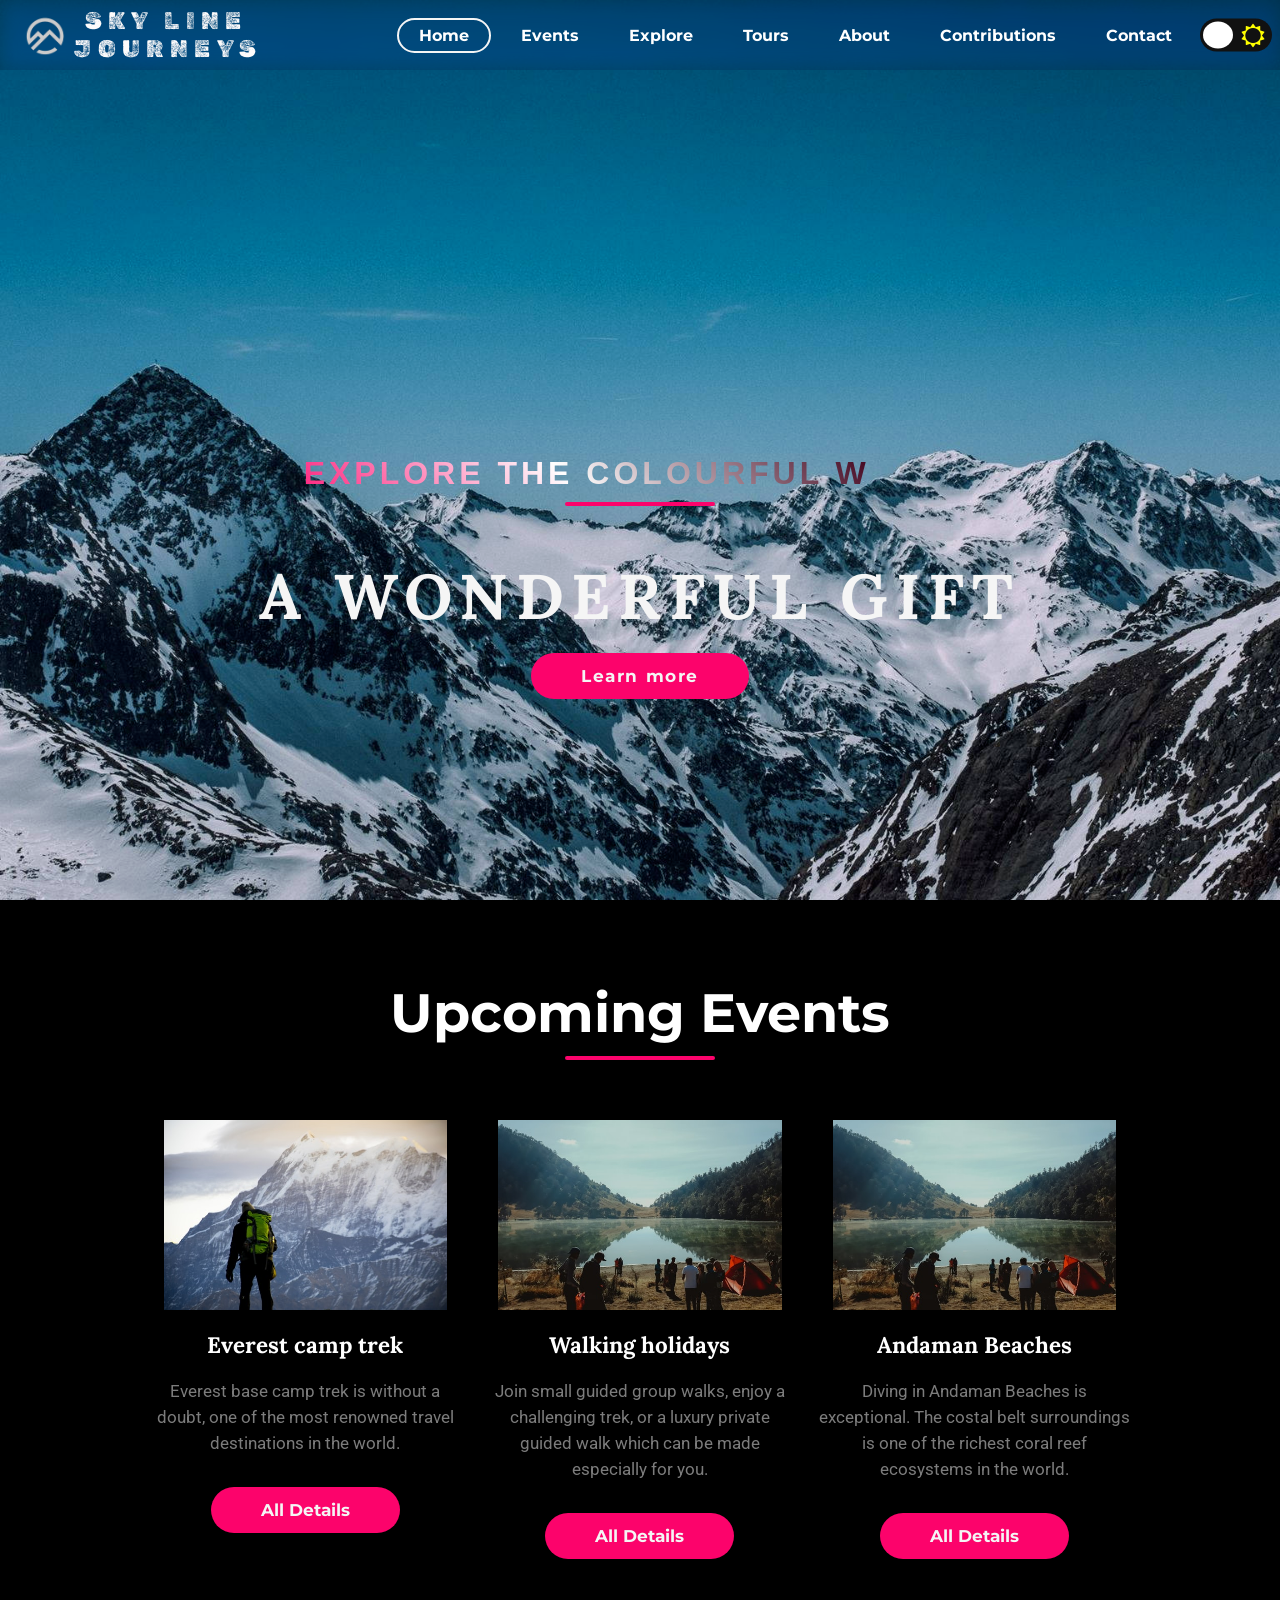
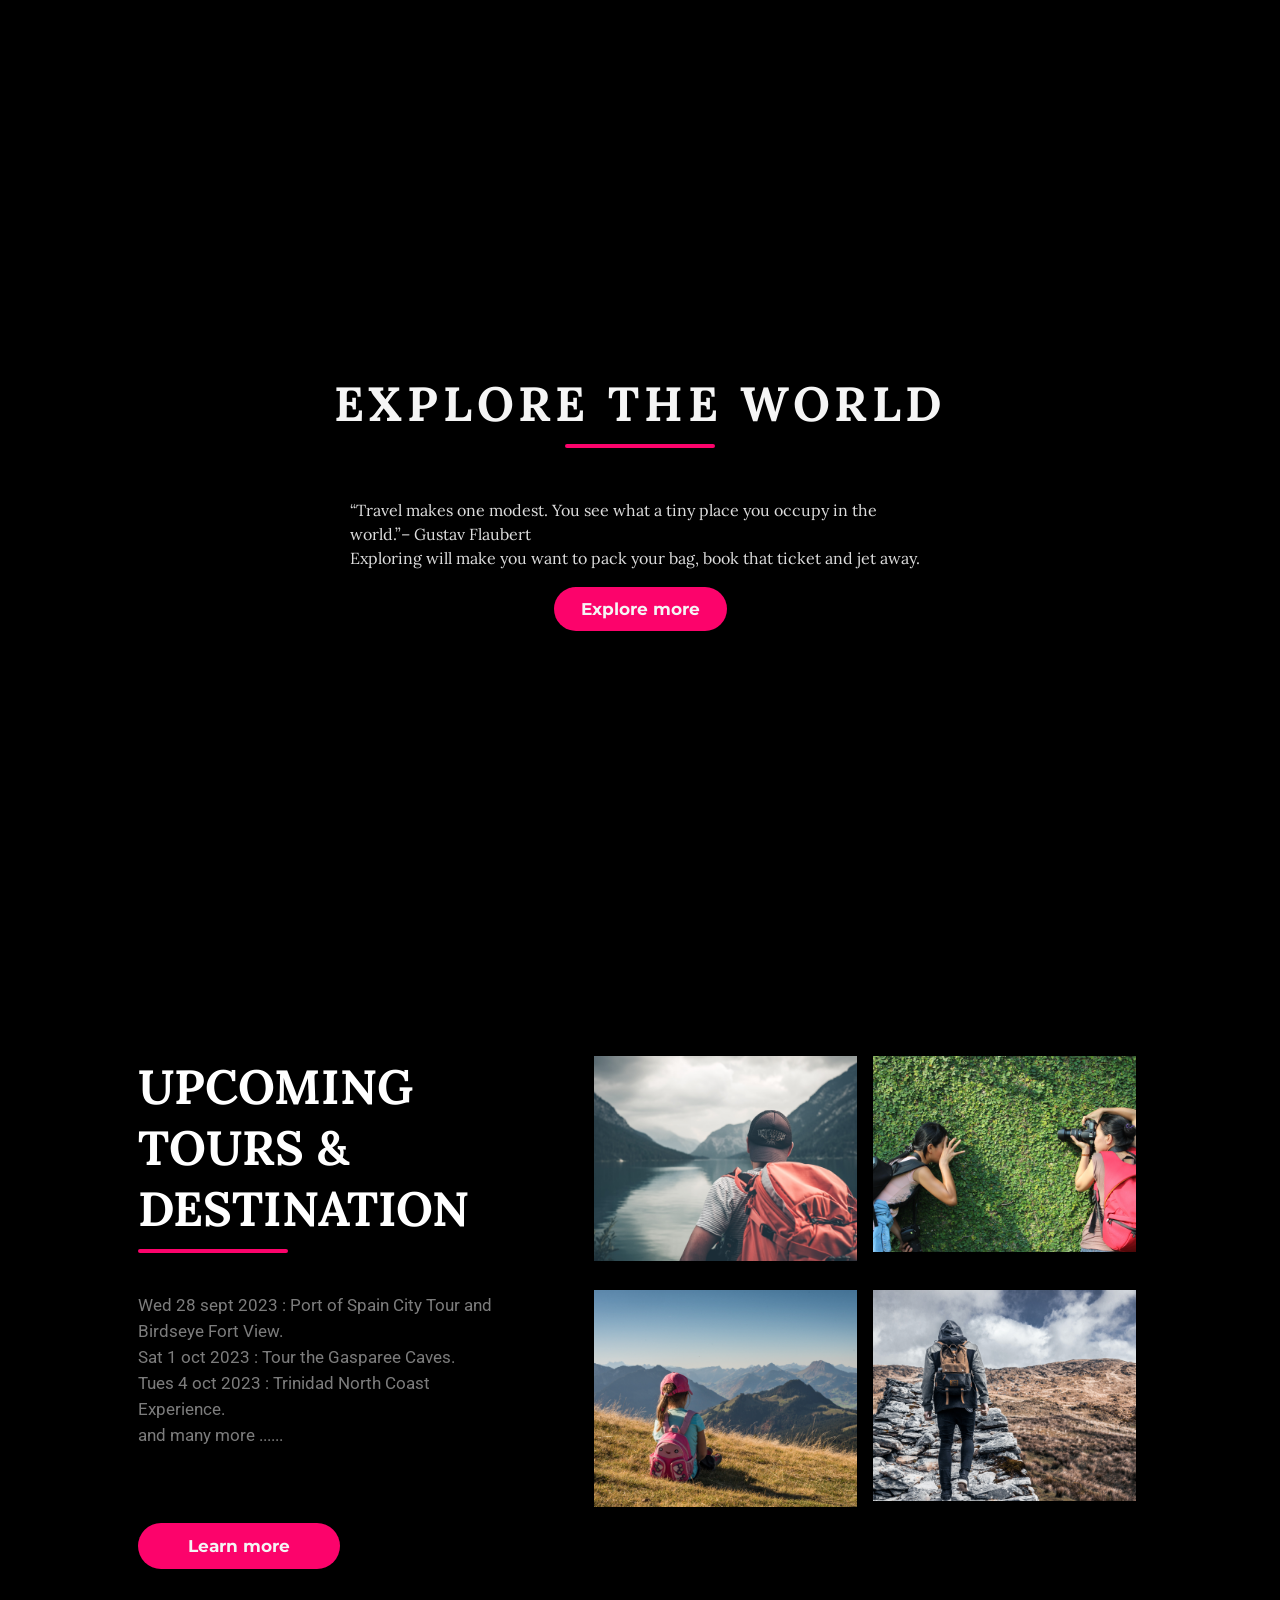
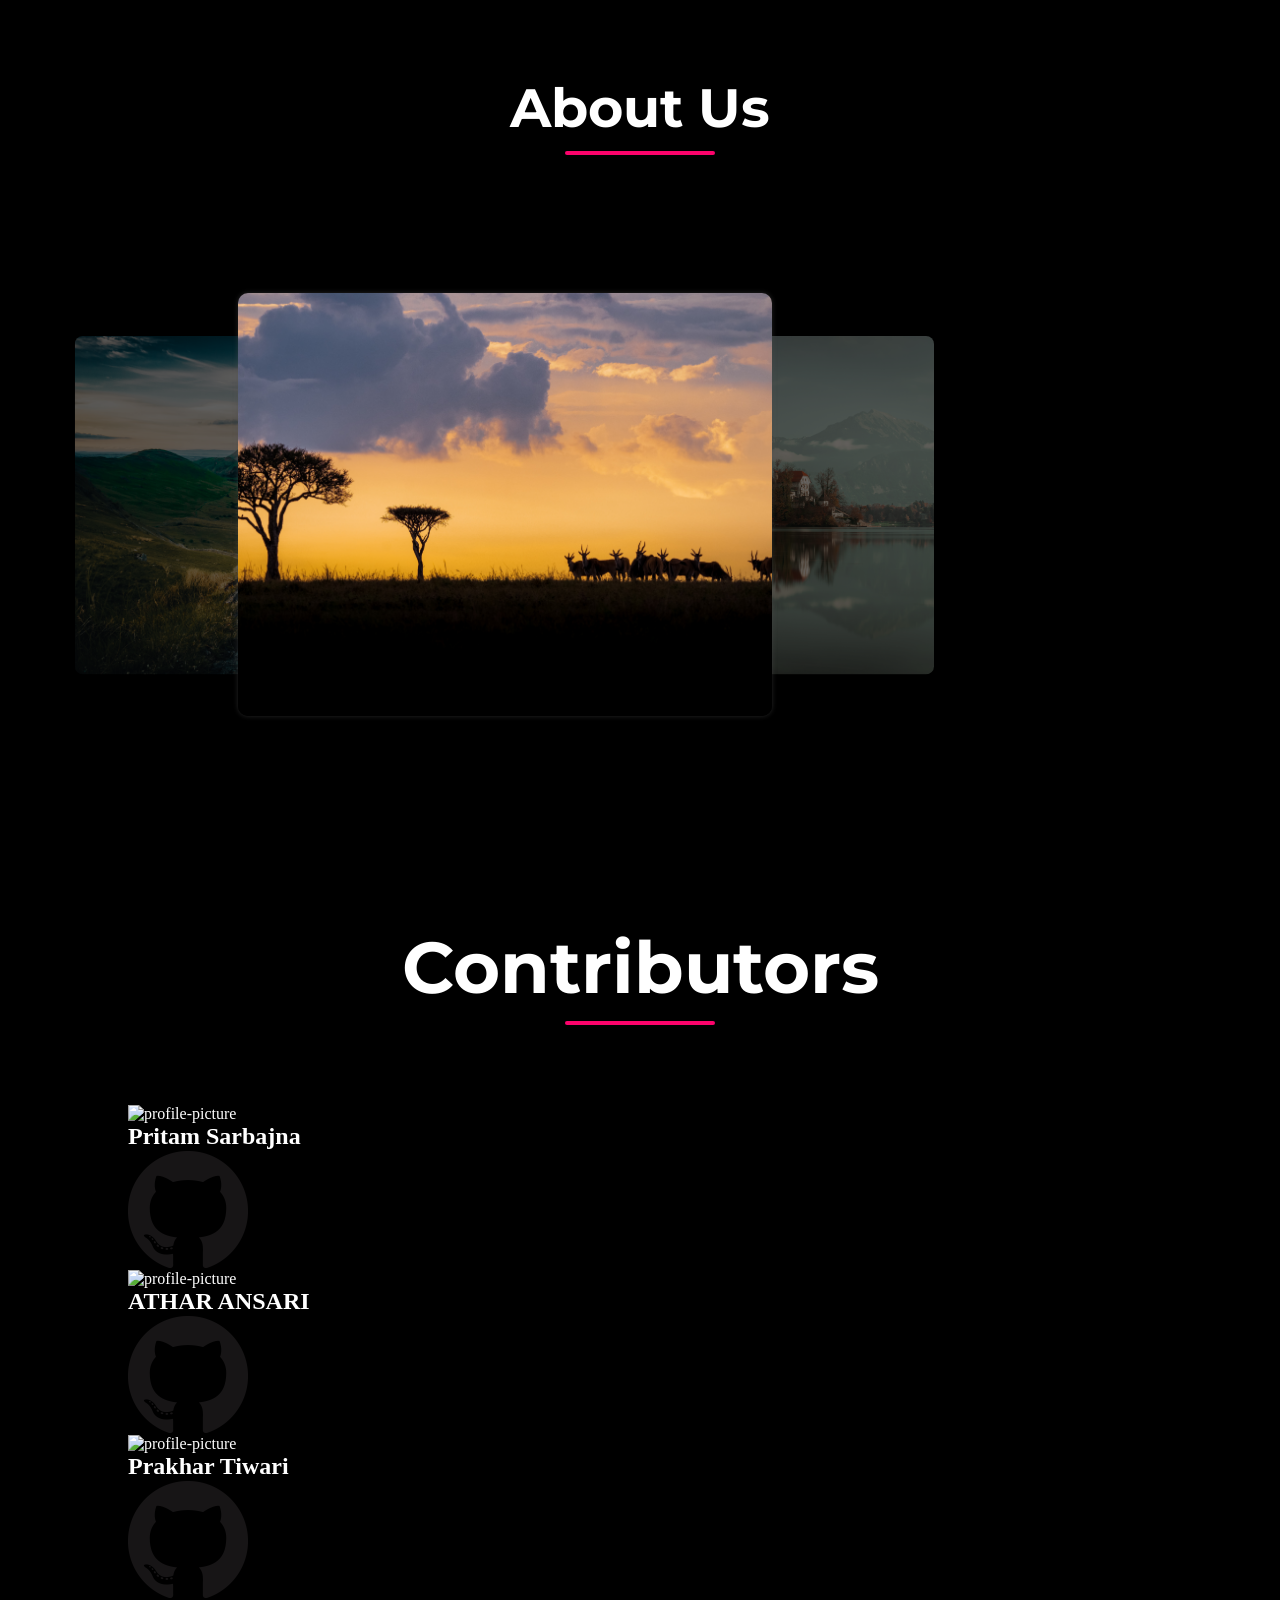
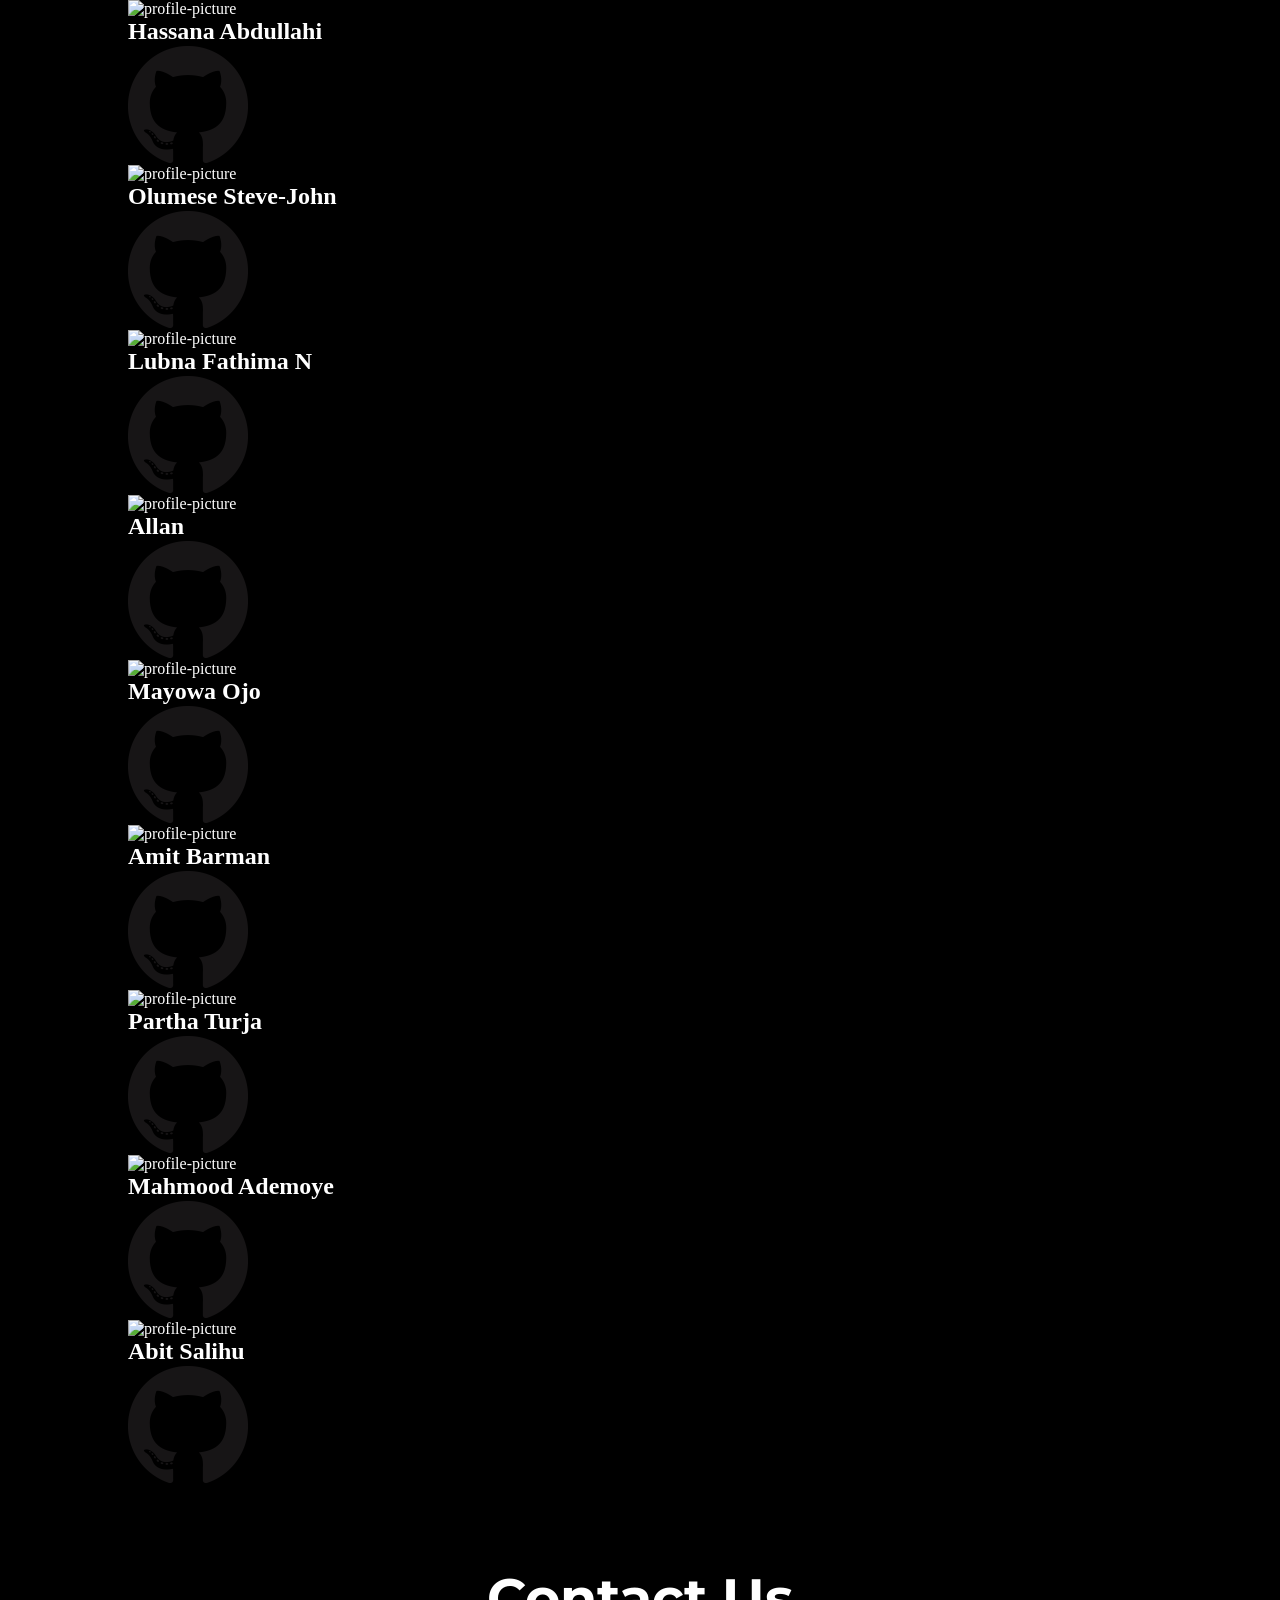
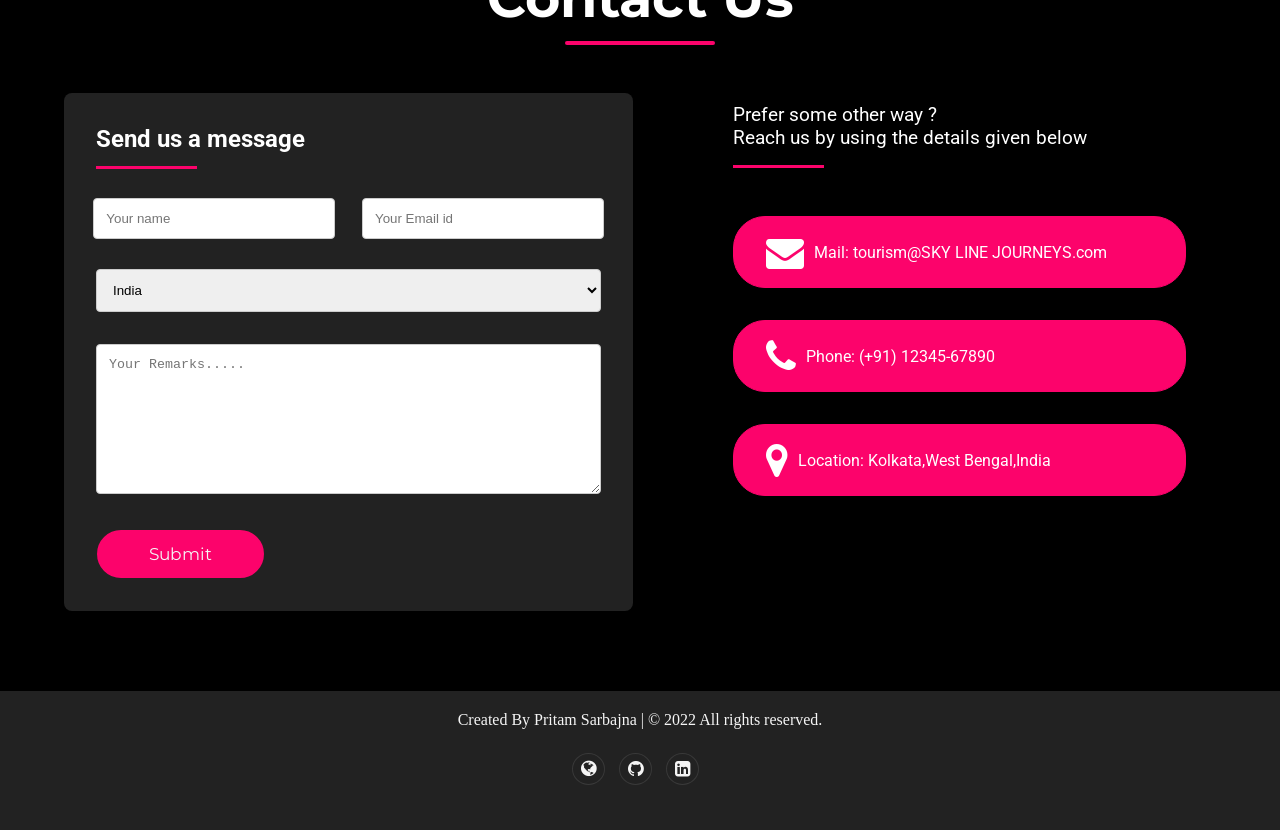
==== index.html @ 0439ea8b "Remove contributors section completely" ====
<!DOCTYPE html>
<html lang="en">
    <head>
        <meta charset="UTF-8" />
        <meta http-equiv="X-UA-Compatible" content="IE=edge" />
        <meta name="viewport" content="width=device-width, initial-scale=1.0" />
        <title>SKY LINE JOURNEYS</title>
        <link
            rel="stylesheet"
            href="https://cdnjs.cloudflare.com/ajax/libs/font-awesome/4.7.0/css/font-awesome.min.css"
        />
        <link rel="stylesheet" href="css/style.css" />
        <link rel="stylesheet" href="css/responsive.css" />
        <link
            rel="apple-touch-icon"
            sizes="180x180"
            href="img/apple-touch-icon.png"
        />
        <link
            rel="icon"
            type="image/png"
            sizes="32x32"
            href="img/favicon-32x32.png"
        />
        <link
            rel="icon"
            type="image/png"
            sizes="16x16"
            href="img/favicon-16x16.png"
        />
        <link rel="manifest" href="/site.webmanifest" />
    </head>
    <body
        onload='if (window.location.href.substr(window.location.href.length - 6) == "#about") { introAboutLogoTransition(); }'
    >
        <!--navbar-->
        <nav class="navbar glass" style="height: 70px">
            <span
                ><a href="#home" style="display: flex; align-items: center"
                    ><img
                        class="img2"
                        src="./img/mountain.png"
                        width="40"
                        style="margin: -25px -10px -25px -20px"
                    />
                    <h1 class="logo">&nbsp;SKY LINE JOURNEYS</h1></a
                ></span
            >
            <ul class="nav-links">
                <li>
                    <a href="#home" id="pri" class="active cir_border">Home</a>
                </li>
                <li><a href="#events" id="sec" class="cir_border">Events</a></li>
                <li>
                    <a href="#explore" id="tri" class="cir_border">Explore</a>
                </li>
                <li>
                    <a href="#tours" id="quad" class="cir_border">Tours</a>
                </li>
                <li><a href="#about" id="quint" class="cir_border">About</a></li>
                <li>
                    <a href="#contribution" id="hex" class="cir_border"
                        >Contributions</a
                    >
                </li>
                <li>
                    <a href="#contact" id="hept" class="cir_border">Contact</a>
                </li>
                <li>
                    <div>
                        <input
                            type="checkbox"
                            class="checkbox dark"
                            id="checkbox"
                        />
                        <label for="checkbox" class="label">
                            <i class="fa fa-moon-o"></i>
                            <i class="fa fa-sun-o"></i>
                            <div class="ball"></div>
                        </label>
                    </div>
                </li>
            </ul>
            <img src="./img/menu-btn.png" alt="" class="menu-btn" />
        </nav>
        <!--navbar-->

        <header id="home">
            <div class="header-content">
                <h2 id="quote">Explore the colourful World</h2>
                <div class="line"></div>
                <h1>A WONDERFUL GIFT</h1>
                <a
                    href="#about"
                    class="ctn"
                    onclick='removeall(); $("#quad").css("border", "2px solid whitesmoke"); $("#quad").css("border-radius", "20px");'
                    >Learn more</a
                >
            </div>
        </header>

        <!--Events-->
        <section class="events" id="events">
            <div class="container">
                <div class="title">
                    <h1 class="dark">Upcoming Events</h1>
                    <div class="line"></div>
                </div>
                <div class="row">
                    <article class="card col">
                        <img class="card-img" src="./img/img1.jfif" />
                        <h4 class="dark">Everest camp trek</h4>
                        <p class="font-color">
                            Everest base camp trek is without a doubt, one of
                            the most renowned travel destinations in the world.
                        </p>
                        <a href="#" class="ctn">All Details</a>
                    </article>
                    <article class="card col">
                        <img src="./img/img2.jfif" />
                        <h4 class="dark">Walking holidays</h4>
                        <p class="font-color">
                            Join small guided group walks, enjoy a challenging
                            trek, or a luxury private guided walk which can be
                            made especially for you.
                        </p>
                        <a href="#" class="ctn">All Details</a>
                    </article>
                    <article class="card col">
                        <img src="./img/img2.jfif" />
                        <h4 class="dark">Andaman Beaches</h4>
                        <p class="font-color">
                            Diving in Andaman Beaches is exceptional. The costal
                            belt surroundings is one of the richest coral reef
                            ecosystems in the world.
                        </p>
                        <a href="#" class="ctn">All Details</a>
                    </article>
                </div>
            </div>
        </section>
        <!--Events-->

        <!--Explore-->
        <section class="explore" id="explore">
            <div class="explore-content">
                <h1>EXPLORE THE WORLD</h1>
                <div class="line"></div>
                <p>
                    “Travel makes one modest. You see what a tiny place you
                    occupy in the world.”– Gustav Flaubert <br />Exploring will
                    make you want to pack your bag, book that ticket and jet
                    away.
                </p>
                <a href="#" class="ctn">Explore more</a>
            </div>
        </section>
        <!--Explore-->

        <!--tours-->
        <section class="tours" id="tours">
            <div class="container row">
                <div class="col content-col">
                    <h1 class="font-color">UPCOMING TOURS & DESTINATION</h1>
                    <div class="line"></div>
                    <p>
                        Wed 28 sept 2023 : Port of Spain City Tour and Birdseye
                        Fort View. <br />
                        Sat 1 oct 2023 : Tour the Gasparee Caves.<br />
                        Tues 4 oct 2023 : Trinidad North Coast Experience.
                        <br />
                        and many more ......
                    </p>
                    <a href="#" class="ctn">Learn more</a>
                </div>
                <div class="image-col">
                    <div class="image-gallery">
                        <img src="./img/img3.png" alt="" />
                        <img src="./img/img4.png" alt="" />
                        <img src="./img/img5.png" alt="" />
                        <img src="./img/img6.png" alt="" />
                    </div>
                </div>
            </div>
            <br /><br /><br /><br />
        </section>
        <!--tours-->

        <!-- About -->
        <section id="about">
            <div class="title">
                <h1 class="font-color">About Us</h1>
                <div class="line"></div>
            </div>
            <br />
            <div id="about_us">
                <div class="boxx">
                    <div class="containerx">
                        <input type="radio" name="slider" id="item-1" checked />
                        <input type="radio" name="slider" id="item-2" />
                        <input type="radio" name="slider" id="item-3" />
                        <div class="cards">
                            <label class="cardt" for="item-1" id="col-img-1">
                                <img src="./img/carousel-img4.jpg" />
                            </label>
                            <label class="cardt" for="item-2" id="col-img-2">
                                <img src="./img/carousel-img5.jpg" />
                            </label>
                            <label class="cardt" for="item-3" id="col-img-3">
                                <img src="./img/carousel-img6.jpg" />
                            </label>
                            
                        </div>
                    </div>
                    <span id="about-quad"
                        ><a href="#home"
                            ><center>
                                <h1
                                    style="
                                        font-family: var(--ff-montserrat);
                                        color: white;
                                    "
                                >
                                    Find that
                                </h1>
                                <br />
                                <img
                                    class="img2"
                                    src="./img/mountain_dark.jpg"
                                    width="200"
                                    style="border-radius: 12%"
                                />
                                <br />
                                <h1 class="logo" style="font-size: 50px">
                                    SKY LINE JOURNEYS
                                </h1>
                            </center>
                        </a>
                    </span>
                </div>
            </div>
        </section>
        <!-- About -->

        <!-- Contributions -->
        <div class="title">
            <h1 class="font-color">Contributors</h1>
            <div class="line"></div>
        </div>
        <section class="contributors" id="contribution">
            <div class="concard">
                <img
                    src="https://github.com/PritamSarbajna.png"
                    alt="profile-picture"
                    class="pfp"
                />
                <div class="text">
                    <h1>Pritam Sarbajna</h1>
                </div>
                <div class="logolink">
                    <a href="https://github.com/PritamSarbajna" target="_blank"
                        ><img
                            src="img/GitHub120px.png"
                            alt="Github-Logo"
                            class="github-logo"
                    /></a>
                </div>
            </div>


            <div class="concard">
                <img
                    src="https://github.com/athar-ansari.png"
                    alt="profile-picture"
                    class="pfp"
                />
                <div class="text">
                    <h1>ATHAR ANSARI</h1>
                </div>
                <div class="logolink">
                    <a href="https://github.com/athar-ansari" target="_blank"
                        ><img
                            src="img/GitHub120px.png"
                            alt="Github-Logo"
                            class="github-logo"
                    /></a>
                </div>
            </div>

            <div class="concard">
                <img
                    src="https://github.com/prakhartiwari0.png"
                    alt="profile-picture"
                    class="pfp"
                />
                <div class="text">
                    <h1>Prakhar Tiwari</h1>
                </div>
                <div class="logolink">
                    <a href="https://github.com/prakhartiwari0" target="_blank"
                        ><img
                            src="img/GitHub120px.png"
                            alt="Github-Logo"
                            class="github-logo"
                    /></a>
                </div>
            </div>

            <div class="concard">
                <img
                    src="https://github.com/hassana123.png"
                    alt="profile-picture"
                    class="pfp"
                />
                <div class="text">
                    <h1>Hassana Abdullahi</h1>
                </div>
                <div class="logolink">
                    <a href="https://github.com/hassana123" target="_blank"
                        ><img
                            src="img/GitHub120px.png"
                            alt="Github-Logo"
                            class="github-logo"
                    /></a>
                </div>
            </div>

            <div class="concard">
                <img
                    src="https://github.com/JumaCodes.png"
                    alt="profile-picture"
                    class="pfp"
                />
                <div class="text">
                    <h1>Olumese Steve-John</h1>
                </div>
                <div class="logolink">
                    <a href="https://github.com/JumaCodes" target="_blank"
                        ><img
                            src="img/GitHub120px.png"
                            alt="Github-Logo"
                            class="github-logo"
                    /></a>
                </div>
            </div>

            <div class="concard">
                <img
                    src="https://github.com/lubnafathima.png"
                    alt="profile-picture"
                    class="pfp"
                />
                <div class="text">
                    <h1>Lubna Fathima N</h1>
                </div>
                <div class="logolink">
                    <a href="https://github.com/lubnafathima" target="_blank"
                        ><img
                            src="img/GitHub120px.png"
                            alt="Github-Logo"
                            class="github-logo"
                    /></a>
                </div>
            </div>

            <div class="concard">
                <img
                    src="https://github.com/allanlalangan.png"
                    alt="profile-picture"
                    class="pfp"
                />
                <div class="text">
                    <h1>Allan</h1>
                </div>
                <div class="logolink">
                    <a href="https://github.com/allanlalangan" target="_blank"
                        ><img
                            src="img/GitHub120px.png"
                            alt="Github-Logo"
                            class="github-logo"
                    /></a>
                </div>
            </div>

            <div class="concard">
                <img
                    src="https://github.com/Seyi-Ojo.png"
                    alt="profile-picture"
                    class="pfp"
                />
                <div class="text">
                    <h1>Mayowa Ojo</h1>
                </div>
                <div class="logolink">
                    <a href="https://github.com/Seyi-Ojo" target="_blank"
                        ><img
                            src="img/GitHub120px.png"
                            alt="Github-Logo"
                            class="github-logo"
                    /></a>
                </div>
            </div>

            <div class="concard">
                <img
                    src="https://github.com/AmitBarman99.png"
                    alt="profile-picture"
                    class="pfp"
                />
                <div class="text">
                    <h1>Amit Barman</h1>
                </div>
                <div class="logolink">
                    <a href="https://github.com/AmitBarman99" target="_blank"
                        ><img
                            src="img/GitHub120px.png"
                            alt="Github-Logo"
                            class="github-logo"
                    /></a>
                </div>
            </div>

            <div class="concard">
                <img
                    src="https://github.com/ppdTurja.png"
                    alt="profile-picture"
                    class="pfp"
                />
                <div class="text">
                    <h1>Partha Turja</h1>
                </div>
                <div class="logolink">
                    <a href="https://github.com/ppdTurja" target="_blank"
                        ><img
                            src="img/GitHub120px.png"
                            alt="Github-Logo"
                            class="github-logo"
                    /></a>
                </div>
            </div>

            <div class="concard">
                <img
                    src="https://github.com/Brainiac-M.png"
                    alt="profile-picture"
                    class="pfp"
                />
                <div class="text">
                    <h1>Mahmood Ademoye</h1>
                </div>
                <div class="logolink">
                    <a href="https://github.com/Brainiac-M" target="_blank"
                        ><img
                            src="img/GitHub120px.png"
                            alt="Github-Logo"
                            class="github-logo"
                    /></a>
                </div>
            </div>

            <div class="concard">
                <img
                    src="https://github.com/abitsalihu.png"
                    alt="profile-picture"
                    class="pfp"
                />
                <div class="text">
                    <h1>Abit Salihu</h1>
                </div>
                <div class="logolink">
                    <a href="https://github.com/abitsalihu" target="_blank"
                        ><img
                            src="img/GitHub120px.png"
                            alt="Github-Logo"
                            class="github-logo"
                    /></a>
                </div>
            </div>
        </section>
        <!-- Contributions -->

        <!-- contact -->
        <section id="contact">
            <div class="title">
                <h1 class="font-color">Contact Us</h1>
                <div class="line"></div>
            </div>
            <div class="contact_us">
                <form class="cform" action="" method="post">
                    <div class="crow-message">
                        <h1 class="color">Send us a message</h1>
                        <div></div>
                    </div>
                    <div class="crow-in">
                        <input
                            type="text"
                            id="name"
                            name="name"
                            placeholder="Your name"
                        />
                        <input
                            type="text"
                            id="email"
                            name="email"
                            placeholder="Your Email id"
                        />
                    </div>
                    <div class="crow">
                        <div class="ccol-left">
                            <select name="country" id="country">
                                <option value="India">India</option>
                                <option value="Russia">Russia</option>
                                <option value="usa">USA</option>
                                <option value="Japan">Japan</option>
                                <option value="France">France</option>
                                <option value="Brazil">Brazil</option>
                            </select>
                        </div>
                    </div>
                    <div class="crow">
                        <div class="ccol-left">
                            <textarea
                                type="text"
                                id="remarks"
                                name="remarks"
                                placeholder="Your Remarks....."
                                style="height: 150px"
                            ></textarea>
                        </div>
                    </div>
                    <input class="crow-s" type="submit" value="Submit" />
                </form>
                <div class="cbox">
                    <div>
                        <p class="cbox-message">
                            Prefer some other way ?<br />Reach us by using the
                            details given below
                        </p>
                        <div class="cbox-line"></div>
                    </div>
                    <div class="c_boxx">
                        <a href="mailto:abc@gmail.com"
                            ><i class="fa fa-envelope"></i>
                            Mail: tourism@SKY LINE JOURNEYS.com
                        </a>
                    </div>
                    <div class="c_boxx">
                        <a href="tel:+91-12345-67890"
                            ><i class="fa fa-phone"></i>
                            Phone: (+91) 12345-67890
                        </a>
                    </div>
                    <div class="c_boxx">
                        <a href="#"
                            ><i class="fa fa-map-marker"></i>
                            Location: Kolkata,West Bengal,India
                        </a>
                    </div>
                </div>
            </div>
        </section>
        <!-- contact  -->
        <!-- up scroll -->
        <i class="arrow"  onclick="topFunction()" id="upbtn"></i>
        <!-- end -->
        <!--footer-->
        <section class="footer">
            <span
                >Created By Pritam Sarbajna | &#169; 2022 All rights
                reserved.</span
            >
            <div class="social">
                <li>
                    <a
                        href="https://pritam-sarbajna-portfolio.netlify.app/"
                        target="_blank"
                        rel="noreferrer"
                        ><i class="fa fa-globe"></i
                    ></a>
                    <a
                        href="https://github.com/PritamSarbajna"
                        target="_blank"
                        rel="noreferrer"
                        ><i class="fa fa-github"></i
                    ></a>
                    <a
                        href="https://www.linkedin.com/in/pritam-sarbajna-74945821b/"
                        target="_blank"
                        rel="noreferrer"
                        ><i class="fa fa-linkedin-square"></i
                    ></a>
                </li>
            </div>
        </section>
        <!--footer-->

        <script>
            const menuBtn = document.querySelector(".menu-btn");
            const navlinks = document.querySelector(".nav-links");

            menuBtn.addEventListener("click", () => {
                navlinks.classList.toggle("mobile-menu");
            });
        </script>
        <script src="https://code.jquery.com/jquery-3.6.0.js"></script>
        <script src="js/script.js"></script>
    </body>
</html>
---- css/style.css ----
/* Google fonts */

@import url("https://fonts.googleapis.com/css2?family=Lora:wght@400;700&family=Montserrat:wght@400;800&family=Parisienne&family=Roboto&family=Teko:wght@300&display=swap");
@import url("https://fonts.googleapis.com/css2?family=Rubik+Dirt&display=swap");


/* Root element (aka html) */
:root {
  box-sizing: border-box;
  scroll-behavior: smooth;

  /* CSS Variables */
  /* Fonts */
  --ff-parisienne: "Parisienne", cursive;
  --ff-montserrat: "Montserrat", sans-serif;
  --ff-lora: "Lora", serif;
  --ff-roboto: "Roboto", sans-serif;
  --ff-rubik-dirt: "Rubik Dirt", cursive;
  --fs-paragraphs: calc(0.8rem + 0.35vw);
  --fs-links-btns: calc(0.65rem + 0.5vw);
}

/* Global */
*,
*::before,
*::after {
  margin: 0;
  padding: 0;
  box-sizing: inherit;
}

img {
  max-width: 100%;
  display: block;
}


a {
  text-decoration: none;
}

ul {
  list-style: none;
}

span {
  color: #7c7c7c;
  padding: 0px 40px;
}

/* .active {
  color: #fc036b;
  border-radius: 20px;
  background: whitesmoke;
  font-weight: bold;
} */

body,
html {
  overflow-x: hidden;
  box-sizing: border-box;
}

.container {
  width: 98%;
  max-width: 91rem;
  margin: 0 auto;
}

/*scrollbar*/

::-webkit-scrollbar {
  width: 10px;
}

::-webkit-scrollbar-thumb {
  background: gray;
  border-radius: 10px;
}

/* Navbar */

.navbar {
  position: fixed;
  top: 0;
  left: 0;
  background: rgba(0, 0, 0, 0.2);
  backdrop-filter: saturate(180%) blur(10px);
  display: flex;
  width: 100%;
  justify-content: space-between;
  align-items: center;
  padding: 12px 5px;
  z-index: 10;
  color: whitesmoke;
}

.logo {
  font-family: var(--ff-rubik-dirt);
  font-size: 1.5rem;
  text-transform: uppercase;
  letter-spacing: 0.4rem;
  padding: 0 1.2rem;
  font-weight: 300;
  color: rgb(254, 252, 252); 
  
  
}



.nav-links {
  display: flex;
  align-items: center;
}

.nav-links li {
  font-family: var(--ff-montserrat);
  margin: 0px 15px;
}

.nav-links li a {
  color: white;
  cursor: pointer;
}

.cir_border {
  padding: 6px 20px;
  font-weight: bold;
  border: 2px hidden whitesmoke;
  border-radius: 20px;
  margin: 0px -10px;
}

header {
  width: 100vw;
  height: 100vh;
  background-image: url("../img/bg.png");
  background-position: bottom;
  background-attachment: fixed;
  background-size: cover;
  display: flex;
  align-items: end;
  justify-content: center;
}

.header-content {
  font-family: var(--ff-lora);
  letter-spacing: 0.5rem;
  color: whitesmoke;
  text-align: center;
  z-index: 1;
  padding: 4rem;
  margin-bottom: 150px;
}

.header-content a {
  letter-spacing: 0.1rem;
}

.header-content h2 {
  font-size: 4vmin;
}

.line {
  width: 150px;
  height: 4px;
  background: #fc036b;
  margin: 10px auto;
  border-radius: 5px;
}

.header-content h1 {
  font-size: 7vmin;
  margin-top: 50px;
  margin-bottom: 30px;
}

.ctn {
  font-family: var(--ff-montserrat);
  font-size: var(--fs-links-btns);
  font-weight: 700;
  padding: 13px 50px;
  background: #fc036b;
  border-radius: 30px;
  color: whitesmoke;
}

.menu-btn {
  position: absolute;
  top: 30px;
  right: 30px;
  width: 40px;
  cursor: pointer;
  display: none;
}

/* Events */
section {
  width: 80%;
  margin: 80px auto;
}

.title {
  text-align: center;
  font-family: var(--ff-montserrat);
  font-size: 4vmin;
}

.row {
  display: flex;
  width: 100%;
  justify-content: space-between;
  align-items: center;
}

.card {
  cursor: pointer;
  height :400px
}

.row .col {
  display: flex;
  flex-direction: column;
  align-items: center;
  margin: 10px;
  height: 450px;
}

.row .col img {
  width: 90%;
}

.events .row {
  margin-top: 50px;
}

.col > h4 {
  font-size: calc(1rem + 0.5vw);
  margin: 20px auto;
  font-family: var(--ff-lora);
}

.col p {
  color: #7c7c7c;
  padding: 0px 40px;
  font-size: var(--fs-paragraphs);
  font-family: var(--ff-roboto);
}

.col > p {
  color: #7c7c7c;
  padding: 0;
  line-height: 1.5;
  text-align: center;
  max-width: 35ch;
}

.events .ctn {
  margin-top: 30px;
}

/* explore */
.explore {
  width: 100%;
  height: 100vh;
  background-image: url(../img/bg2.png);
  background-attachment: fixed;
  background-position: center;
  background-size: cover;
  background-repeat: no-repeat;
  display: flex;
  align-items: center;
}

.explore-content {
  font-family: var(--ff-lora);
  color: whitesmoke;
  display: flex;
  align-items: center;
  flex-direction: column;
  margin-left: 8rem;
  position: relative;
  z-index: 1;
  padding: 2rem 17px;
  margin: auto;
}

.explore-content::after {
  content: "";
  position: absolute;
  inset: 0;
  z-index: -1;
  display: block;
  background: rgba(0, 0, 0, 0.2);
  backdrop-filter: blur(2.5px);
  border-radius: 0.5rem;
}

.explore-content h1 {
  /* width: 100%; */
  font-size: calc(2.2rem + 1vw);
  letter-spacing: 0.3rem;
  margin: auto;
}

.explore-content .line {
  margin-bottom: 50px;
}

.explore-content p {
  color: rgb(221, 221, 221);
  max-width: 65ch;
  line-height: 1.5;
  text-align: left;
  padding: 0px 35px;
}

.explore-content .ctn {
  margin: 17px auto;
  padding: 12px 27px;
}

/* tours */
.image-gallery {
  display: grid;
  gap: 1.8rem 1rem;
  grid-template-columns: repeat(2, 1fr);
  justify-content: center;
  padding: 1rem;
}

.tours .row {
  gap: 4rem;
}

.content-col {
  position: relative;
}

.content-col h1 {
  font-size: calc(2.2rem + 1vw);
  font-family: var(--ff-lora);
  max-width: 15.5ch;
}

.content-col .line {
  margin-left: 0;
}

.content-col p {
  padding: 0;
  margin: 30px 0;
  width: 100%;
  text-align: left;
  max-width: 40ch;
}

.content-col .ctn {
  position: absolute;
  left: 0;
  bottom: -14%;
}

/* about */
#about {
  width: 100%;
}

#about_us {
  background: url("https://awe365.com/wp-content/uploads/2013/07/SKY LINE JOURNEYS-sports-hang-gliding-flickrcc-image-by-Steve-Slater.jpg");
  width: 100%;
  height: 630px;
  background-repeat: no-repeat;
  background-size: cover;
  background-attachment: fixed;
  margin: 30px 0px 0px 0px;
}

#about_us div {
  padding: 10px;
  display: grid;
  align-items: center; 
  grid-template-columns: 2fr 1fr 1fr;
  column-gap: 5px;
  position: relative;
}


#about_us div span {
  margin: 0;
  position: absolute;
  top: 60%;
  opacity: 0;
  left: 80%;
  -ms-transform: translate(-50%, -50%);
  transform: translate(-50%, -50%);
  transition: 1s;
}

#about_us p {
  width: 43em;
  color: white;
  text-align: justify;
  padding-top: 14em;
  font-family: "Work Sans", sans-serif;
  margin-left: 6em;
}

#about_us p::first-letter {
  padding-left: 47px;
  font-size: 55px;
  color: #fc036b;
}

/* contact */
#contact {
  width: 90%;
}

.contact_us {
  margin-top: 3rem;
  display: flex;
  font-family: var(--ff-roboto);
}

form {
  width: 50%;
}

.cbox {
  width: 45%;
  margin-left: 70px;
  padding: 10px 30px;
}

.cbox-message {
  font-size: 1.2em;
  margin: 0;
}

.cbox-line {
  width: 20%;
  height: 0.2em;
  background-color: #fb036b;
  margin-bottom: 3em;
  margin-top: 1em;
}

.c_boxx a p {
  color: white;
  font-size: 1em;
  font-weight: 100;
  padding: 1rem;
  padding: 0px 40px;
}

.c_boxx a {
  padding: 1em;
  margin-bottom: 2em;
  padding-left: 2em;
  border: 0.1em solid #fc036b;
  background-color: #fc036b;
  color: white;
  display: flex;
  border-radius: 2em;
  align-items: center;
  border: #fc036b 0.1em solid;
  font-size: 1em;
}

.c_boxx a:hover {
  background-color: white;
  color: #fc036b;
  transition: all 0.5s ease;
}

.c_boxx i {
  font-size: 38px;
  margin-right: 10px;
  /* margin-left: 0.5em; */
}

input[type="text"],
select,
textarea {
  width: 100%;
  padding: 12px;
  border: 1px solid #ccc;
  border-radius: 4px;
  resize: vertical;
}

label {
  padding: 0px 0px 7px 6px;
  display: inline-block;
}

input[type="submit"] {
  background-color: #fc036b;
  color: whitesmoke;
  padding: 12px 50px;
  border: 2px solid #fc036b;
  border-radius: 100vmax;
  cursor: pointer;
  font-family: var(--ff-montserrat);
  font-size: var(--fs-links-btns);
}

input[type="submit"]:hover {
  background-color: whitesmoke;
  color: #fc036b;
}

.cform {
  background-color: #222;
  padding: 1em;
  border-radius: 0.5rem;
}

.ccol {
  float: left;
  width: 25%;
  margin-top: 6px;
}

.crow-in {
  width: 100%;
  display: flex;
  justify-content: space-between;
}

.crow-message {
  margin: 1rem;
}

.crow-message div {
  width: 20%;
  display: block;
  height: 1em;
  border-bottom: 3px solid #fc036b;
}

.ccol-left {
  margin: 1em;
}

.ccol {
  float: left;
  width: 100%;
  margin-top: 6px;
}

#name {
  width: 90%;
  margin: 1em;
}

#email {
  width: 90%;
  margin: 1em;
}

.crow:after,
.crow-s::after {
  content: "";
  display: table;
  clear: both;
}

.crow-s {
  margin: 1em;
  color: #fc036b;
}

/* footer */
.footer {
  width: 100%;
  min-height: 100px;
  padding: 20px 80px;
  margin: 0;
  background: #222;
  text-align: center;
}

.footer p {
  color: whitesmoke;
  margin: 20px auto;
  padding: 20px auto;
}

.footer span {
  display: block;
  color: whitesmoke;
  padding: 20px auto;
}

.social {
  width: 360px;
  margin: 30px auto;
}

.social li {
  list-style: none;
}

.social a {
  margin-right: 10px;
  font-size: 18px;
  background-color: transparent;
  border-radius: 50%;
  padding: 5px 8px;
  border: 1px solid rgba(255, 255, 255, 0.1);
}

.social a:hover {
  background-color: #fc036b;
}

.social i {
  display: inline;
  text-align: center;
  color: whitesmoke;
}

/* animations */
img {
  transition: transform 0.3s ease;
}

img:hover {
  transform: scale(1.1);
}

.cir_border:hover{
    color: #fc036b
}


.active {
  border: 2px solid whitesmoke;
  border-radius: 20px;
  color: #fc036b;
  cursor: pointer;
}

.ctn:hover {
  background: whitesmoke;
  color: #fc036b;
  box-shadow: 2px 2px 5px #00000056;
  cursor: pointer;
}

.nav-links .ctn:hover a {
  color: #fc036b;
}

body {
 background-color: black;
  color: white;
}

body.dark{
  background-color: white;
  color: black;
}

.checkbox {
  opacity: 0;
  position: absolute;
}

.label {
  width: 48px;
  height: 22px;
  background-color:#111;
  display: flex;
  border-radius:50px;
  align-items: center;
  justify-content: space-between;
  padding: 5px;
  position: relative;
  transform: scale(1.5);
}

.ball {
  width: 20px;
  height: 18px;
  background-color: white;
  position: absolute;
  top: 2px;
  left: 2px;
  border-radius: 50%;
  transition: transform 0.2s linear;
}

/*  target the elemenent after the label*/
.checkbox:checked + .label .ball{
  transform: translateX(24px);
}

.fa-moon-o {
  color: white;
}

.fa-sun-o {
  color: yellow;
}

.color{
  color:white;
}

/* scroll button */

.arrow {
  position: fixed; 
  z-index: 99;
  cursor: pointer; 
  padding: 15px; 
	width: 8vmin;
	height: 8vmin;
	box-sizing: border-box;
	left: 95%;
	top: 86%;
	transform: rotate(-45deg);
  
	
	&::before {
		content: '';
		width: 100%;
		height: 100%;
		border-width: .8vmin .8vmin 0 0;
		border-style: solid;
		border-color:  #fff;
		transition: .2s ease;
		display: block;
		transform-origin: 100% 0;
	}

	
	&:after {
		content: '';
		float: left;
		position: relative;
		top: -86%;
		width: 100%;
		height: 100%;
		border-width: 0 .8vmin 0 0;
		border-style: solid;
		border-color:  #fff;
		transform-origin: 100% 0;
		transition:.2s ease;
	}
	
	&:hover::after {
		transform: rotate(45deg);
		border-color:#fc036b;
		height: 120%;
	}
	&:hover::before {
		border-color:#fc036b;
		transform: scale(.8);
		
	}
	
}

/* Dark Mode Styles Scroll Button  */
.dark .arrow {
  &::before {
    border-color: black; 
  }

  &:after {
    border-color: black;
  }

  &:hover::after {
    border-color: #fc036b;
  }

  &:hover::before {
    border-color: #fc036b;
  }
}


#quote {
  position: relative;
  font-family: sans-serif;
  text-transform: uppercase;
  font-size: 2em;
  letter-spacing: 4px;
  overflow: hidden;
  background: linear-gradient(45deg, #fc036b, #fff, #41031d);
  background-repeat: no-repeat;
  background-size: 80%;
  animation: animate 8s linear infinite;
  -webkit-background-clip: text;
  -webkit-text-fill-color: rgba(255, 255, 255, 0);
}

@keyframes animate {
  0% {
    background-position: -500%;
  }
  100% {
    background-position: 500%;
  }
}


/* carousel */

@import url("https://fonts.googleapis.com/css?family=DM+Sans:400,500,700&display=swap");


input[type=radio] {
  display: none;
}

.cardt {
  position: absolute;
  width: 60%;
  height: 100%;
  left: 5vw;
  right: 0;
  top: 14%;
  margin: auto;
  transition: transform .4s ease;
  cursor: pointer;
}

.containerx {
  width: 100%;
  height: 50vh;
  transform-style: preserve-3d;
}

.cards {
  position: relative;
  width: 100vh;
  height: 100%;
}

.cards label img {
  width: 100%;
  height: 100%;
  border-radius: 10px;
  object-fit: cover;
}

#item-1:checked ~ .cards #col-img-3, #item-2:checked ~ .cards #col-img-1, #item-3:checked ~ .cards #col-img-2 {
  transform: translatex(-40%) scale(.8);
  opacity: .4;
  z-index: 0;
}

#item-1:checked ~ .cards #col-img-2, #item-2:checked ~ .cards #col-img-3, #item-3:checked ~ .cards #col-img-1 {
  transform: translatex(40%) scale(.8);
  opacity: .4;
  z-index: 0;
}

#item-1:checked ~ .cards #col-img-1, #item-2:checked ~ .cards #col-img-2, #item-3:checked ~ .cards #col-img-3 {
  transform: translatex(0) scale(1);
  opacity: 1;
  z-index: 1;
  
  img {
    box-shadow: 0px 0px 5px 0px rgba(81, 81, 81, 0.47);
  }
}

#item-2:checked ~ .player #test {
  transform: translateY(0);
}

#item-2:checked ~ .player #test  {
  transform: translateY(-40px);
}

#item-3:checked ~ .player #test  {
  transform: translateY(-80px);
}

/* end */
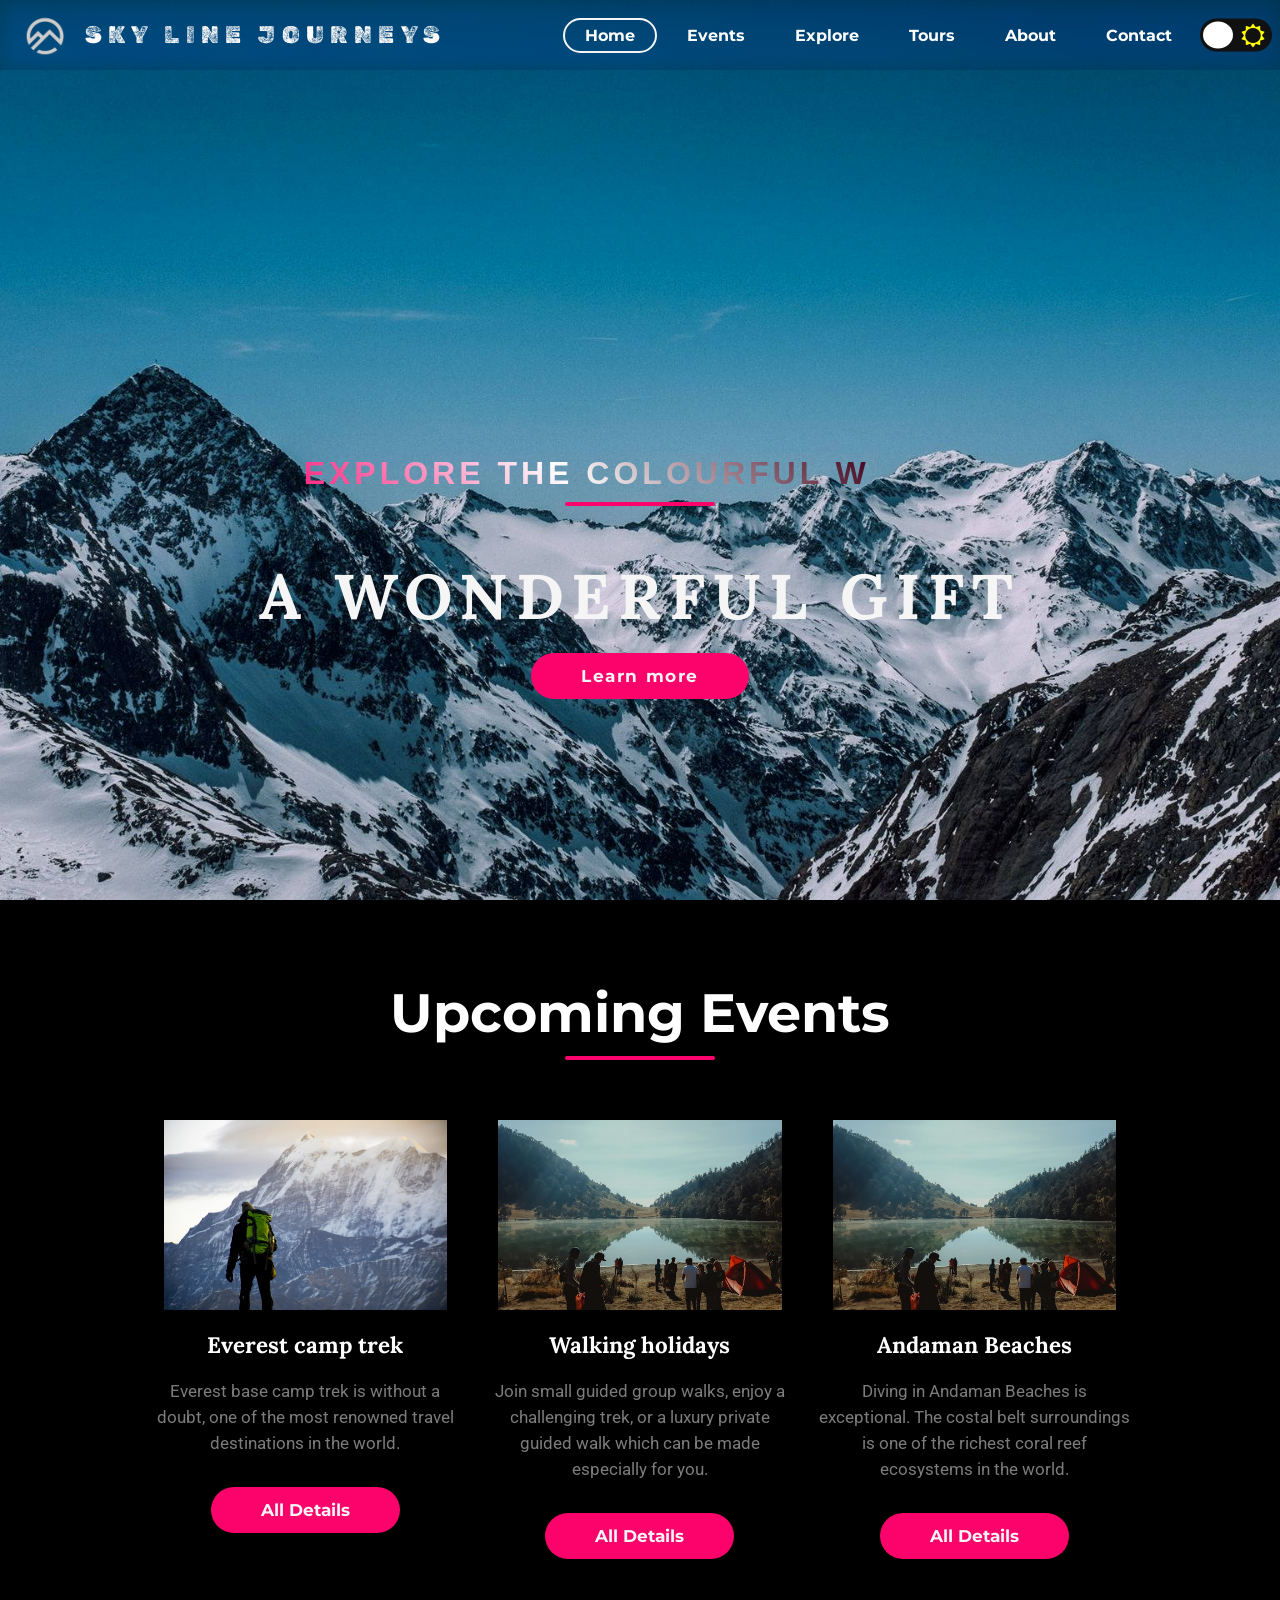
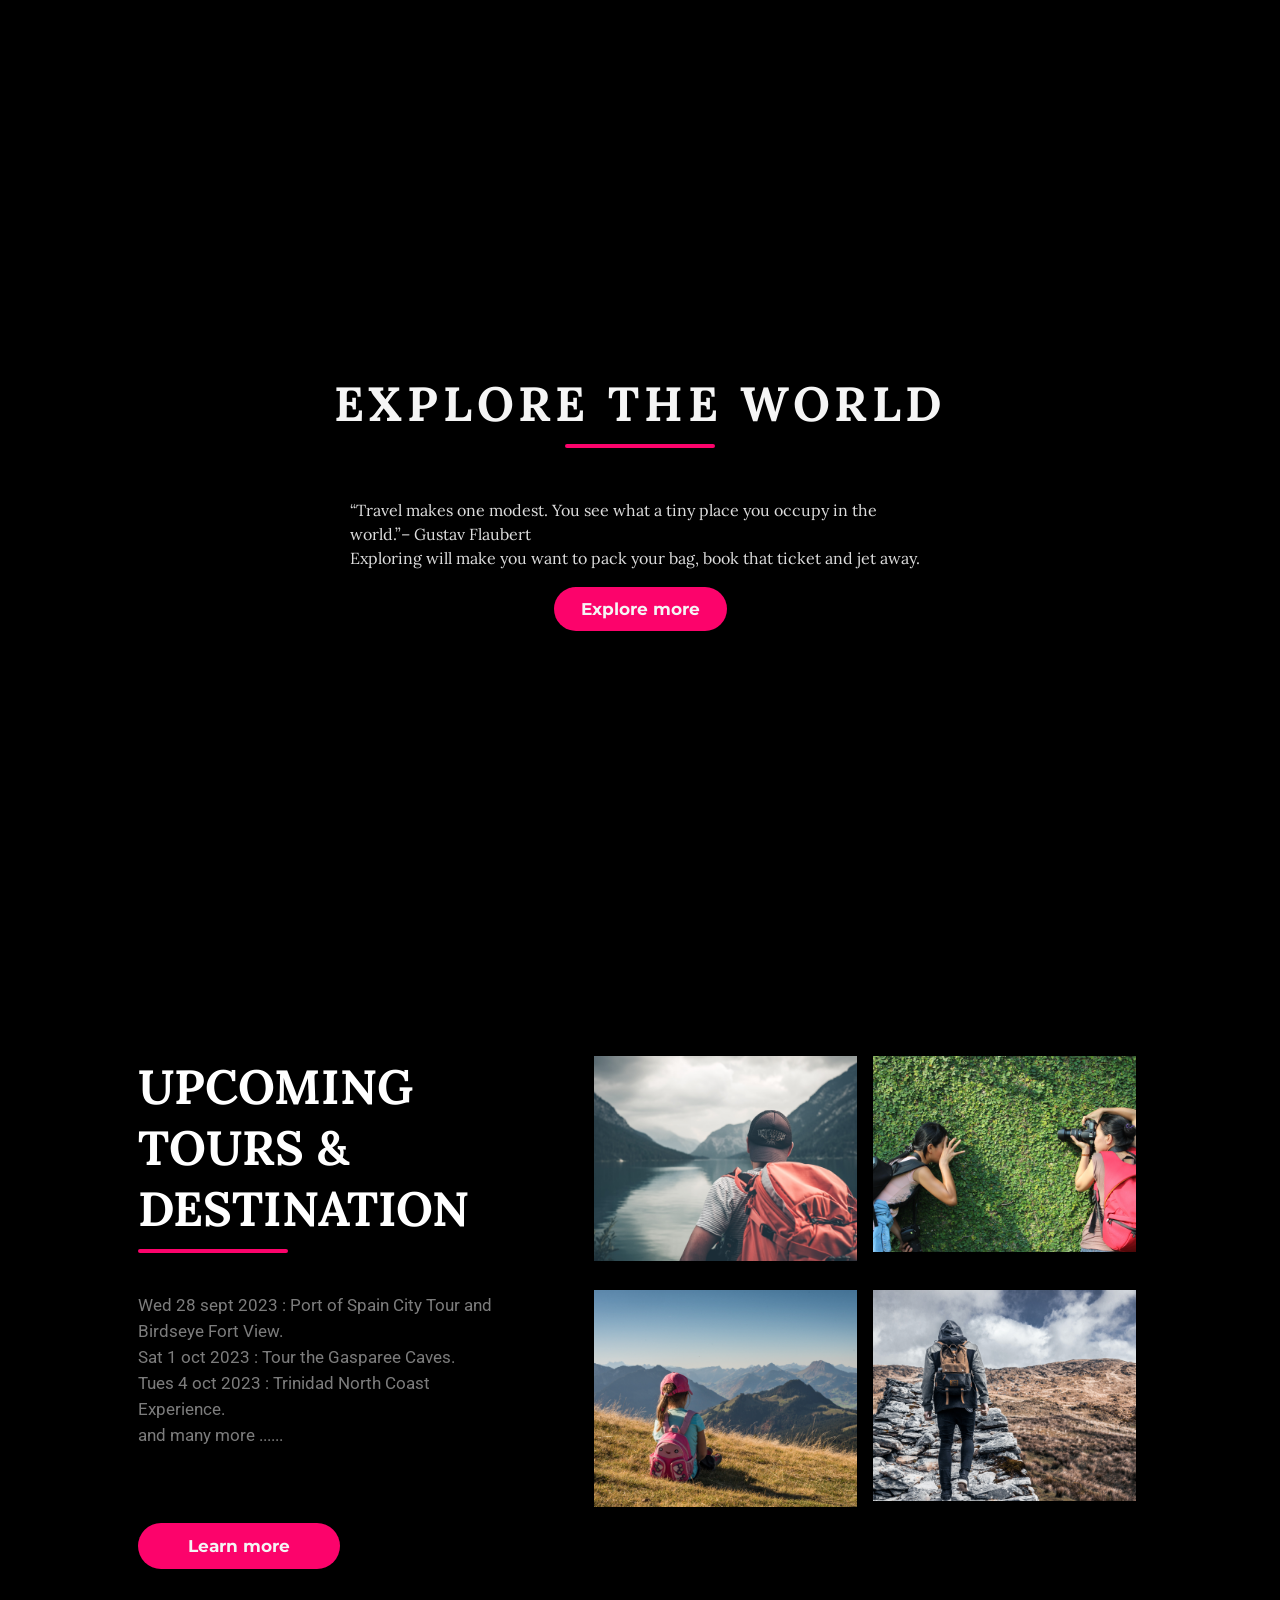
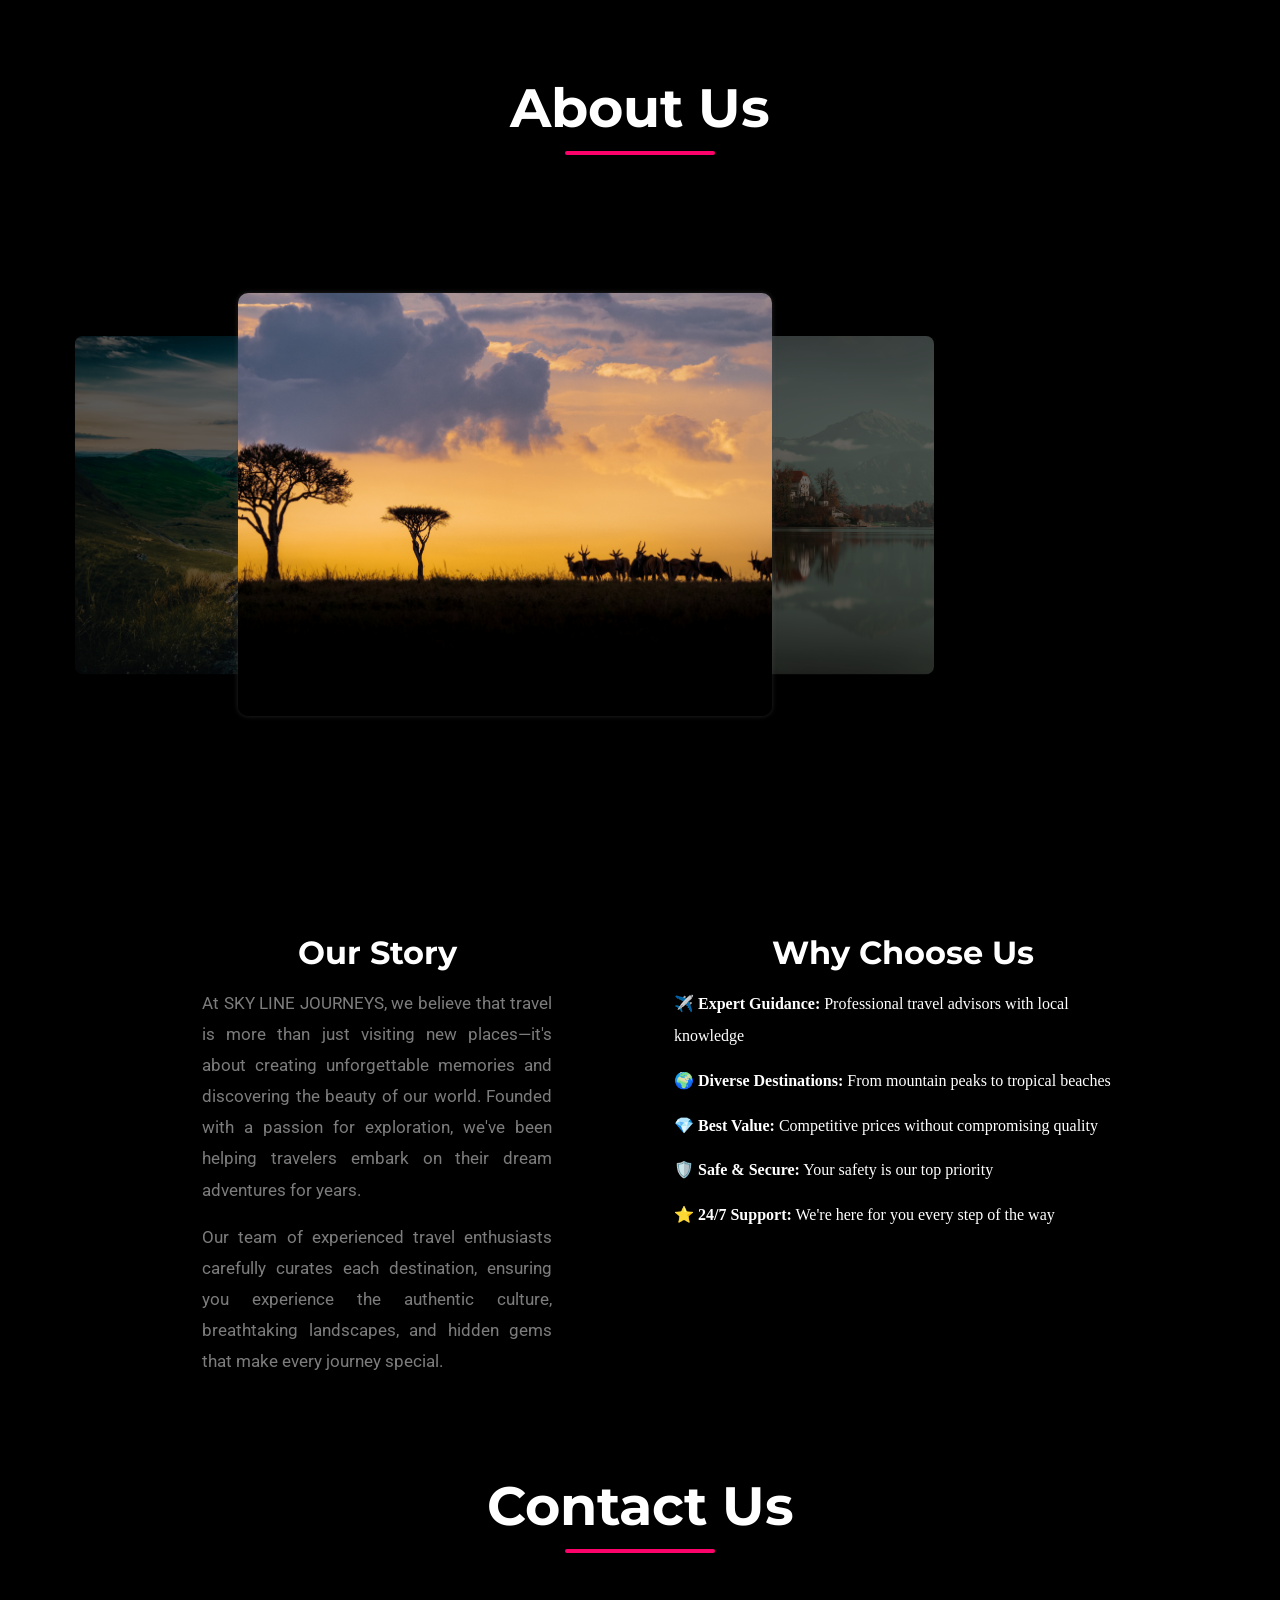
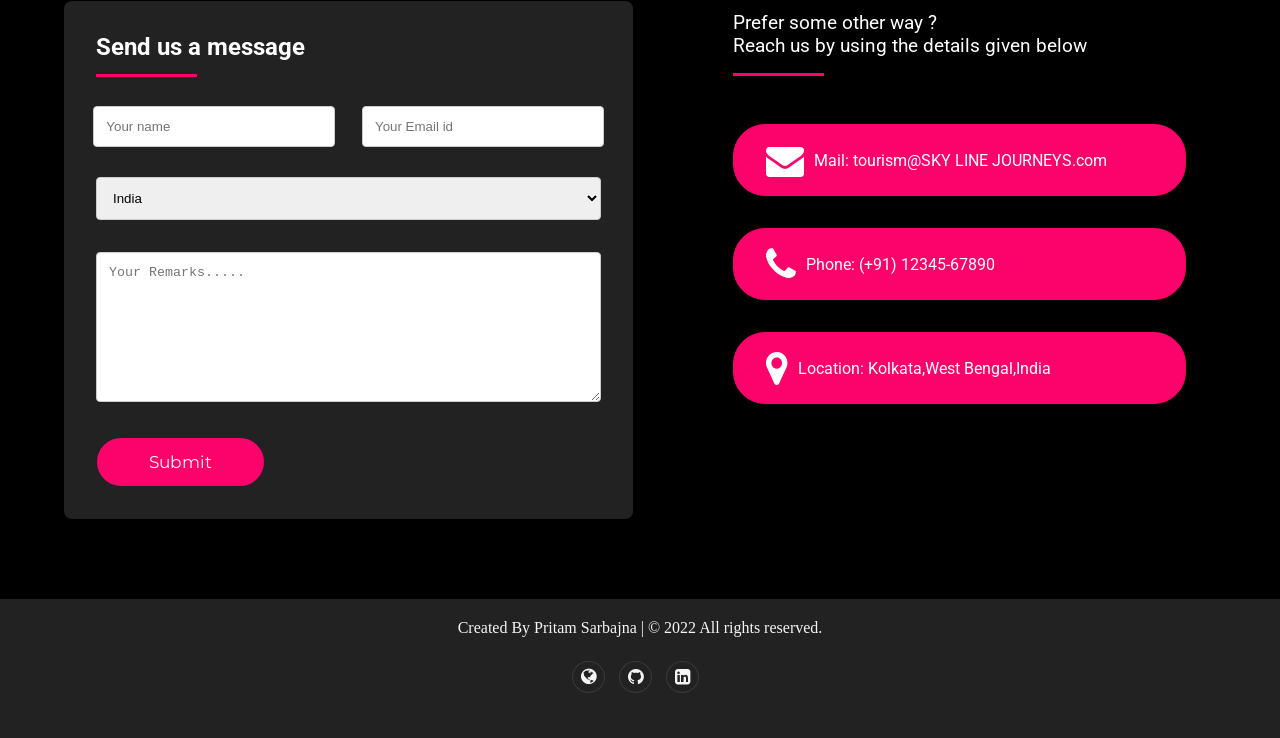
==== commit 81db5206: "Remove Contributors section and add About content" ====
--- a/index.html
+++ b/index.html
@@ -59,11 +59,6 @@
                 </li>
                 <li><a href="#about" id="quint" class="cir_border">About</a></li>
                 <li>
-                    <a href="#contribution" id="hex" class="cir_border"
-                        >Contributions</a
-                    >
-                </li>
-                <li>
                     <a href="#contact" id="hept" class="cir_border">Contact</a>
                 </li>
                 <li>
@@ -242,242 +237,33 @@
         </section>
         <!-- About -->
 
-        <!-- Contributions -->
-        <div class="title">
-            <h1 class="font-color">Contributors</h1>
-            <div class="line"></div>
-        </div>
-        <section class="contributors" id="contribution">
-            <div class="concard">
-                <img
-                    src="https://github.com/PritamSarbajna.png"
-                    alt="profile-picture"
-                    class="pfp"
-                />
-                <div class="text">
-                    <h1>Pritam Sarbajna</h1>
-                </div>
-                <div class="logolink">
-                    <a href="https://github.com/PritamSarbajna" target="_blank"
-                        ><img
-                            src="img/GitHub120px.png"
-                            alt="Github-Logo"
-                            class="github-logo"
-                    /></a>
-                </div>
-            </div>
-
-
-            <div class="concard">
-                <img
-                    src="https://github.com/athar-ansari.png"
-                    alt="profile-picture"
-                    class="pfp"
-                />
-                <div class="text">
-                    <h1>ATHAR ANSARI</h1>
-                </div>
-                <div class="logolink">
-                    <a href="https://github.com/athar-ansari" target="_blank"
-                        ><img
-                            src="img/GitHub120px.png"
-                            alt="Github-Logo"
-                            class="github-logo"
-                    /></a>
-                </div>
-            </div>
-
-            <div class="concard">
-                <img
-                    src="https://github.com/prakhartiwari0.png"
-                    alt="profile-picture"
-                    class="pfp"
-                />
-                <div class="text">
-                    <h1>Prakhar Tiwari</h1>
-                </div>
-                <div class="logolink">
-                    <a href="https://github.com/prakhartiwari0" target="_blank"
-                        ><img
-                            src="img/GitHub120px.png"
-                            alt="Github-Logo"
-                            class="github-logo"
-                    /></a>
-                </div>
-            </div>
-
-            <div class="concard">
-                <img
-                    src="https://github.com/hassana123.png"
-                    alt="profile-picture"
-                    class="pfp"
-                />
-                <div class="text">
-                    <h1>Hassana Abdullahi</h1>
-                </div>
-                <div class="logolink">
-                    <a href="https://github.com/hassana123" target="_blank"
-                        ><img
-                            src="img/GitHub120px.png"
-                            alt="Github-Logo"
-                            class="github-logo"
-                    /></a>
-                </div>
-            </div>
-
-            <div class="concard">
-                <img
-                    src="https://github.com/JumaCodes.png"
-                    alt="profile-picture"
-                    class="pfp"
-                />
-                <div class="text">
-                    <h1>Olumese Steve-John</h1>
-                </div>
-                <div class="logolink">
-                    <a href="https://github.com/JumaCodes" target="_blank"
-                        ><img
-                            src="img/GitHub120px.png"
-                            alt="Github-Logo"
-                            class="github-logo"
-                    /></a>
-                </div>
-            </div>
-
-            <div class="concard">
-                <img
-                    src="https://github.com/lubnafathima.png"
-                    alt="profile-picture"
-                    class="pfp"
-                />
-                <div class="text">
-                    <h1>Lubna Fathima N</h1>
-                </div>
-                <div class="logolink">
-                    <a href="https://github.com/lubnafathima" target="_blank"
-                        ><img
-                            src="img/GitHub120px.png"
-                            alt="Github-Logo"
-                            class="github-logo"
-                    /></a>
-                </div>
-            </div>
-
-            <div class="concard">
-                <img
-                    src="https://github.com/allanlalangan.png"
-                    alt="profile-picture"
-                    class="pfp"
-                />
-                <div class="text">
-                    <h1>Allan</h1>
-                </div>
-                <div class="logolink">
-                    <a href="https://github.com/allanlalangan" target="_blank"
-                        ><img
-                            src="img/GitHub120px.png"
-                            alt="Github-Logo"
-                            class="github-logo"
-                    /></a>
-                </div>
-            </div>
-
-            <div class="concard">
-                <img
-                    src="https://github.com/Seyi-Ojo.png"
-                    alt="profile-picture"
-                    class="pfp"
-                />
-                <div class="text">
-                    <h1>Mayowa Ojo</h1>
-                </div>
-                <div class="logolink">
-                    <a href="https://github.com/Seyi-Ojo" target="_blank"
-                        ><img
-                            src="img/GitHub120px.png"
-                            alt="Github-Logo"
-                            class="github-logo"
-                    /></a>
-                </div>
-            </div>
-
-            <div class="concard">
-                <img
-                    src="https://github.com/AmitBarman99.png"
-                    alt="profile-picture"
-                    class="pfp"
-                />
-                <div class="text">
-                    <h1>Amit Barman</h1>
-                </div>
-                <div class="logolink">
-                    <a href="https://github.com/AmitBarman99" target="_blank"
-                        ><img
-                            src="img/GitHub120px.png"
-                            alt="Github-Logo"
-                            class="github-logo"
-                    /></a>
-                </div>
-            </div>
-
-            <div class="concard">
-                <img
-                    src="https://github.com/ppdTurja.png"
-                    alt="profile-picture"
-                    class="pfp"
-                />
-                <div class="text">
-                    <h1>Partha Turja</h1>
-                </div>
-                <div class="logolink">
-                    <a href="https://github.com/ppdTurja" target="_blank"
-                        ><img
-                            src="img/GitHub120px.png"
-                            alt="Github-Logo"
-                            class="github-logo"
-                    /></a>
-                </div>
-            </div>
-
-            <div class="concard">
-                <img
-                    src="https://github.com/Brainiac-M.png"
-                    alt="profile-picture"
-                    class="pfp"
-                />
-                <div class="text">
-                    <h1>Mahmood Ademoye</h1>
-                </div>
-                <div class="logolink">
-                    <a href="https://github.com/Brainiac-M" target="_blank"
-                        ><img
-                            src="img/GitHub120px.png"
-                            alt="Github-Logo"
-                            class="github-logo"
-                    /></a>
-                </div>
-            </div>
-
-            <div class="concard">
-                <img
-                    src="https://github.com/abitsalihu.png"
-                    alt="profile-picture"
-                    class="pfp"
-                />
-                <div class="text">
-                    <h1>Abit Salihu</h1>
-                </div>
-                <div class="logolink">
-                    <a href="https://github.com/abitsalihu" target="_blank"
-                        ><img
-                            src="img/GitHub120px.png"
-                            alt="Github-Logo"
-                            class="github-logo"
-                    /></a>
-                </div>
-            </div>
-        </section>
-        <!-- Contributions -->
+        <!-- About Content -->
+        <section class="about-content" style="width: 80%; margin: 50px auto;">
+            <div class="container">
+                <div class="row" style="gap: 3rem; align-items: flex-start;">
+                    <div class="col" style="flex: 1;">
+                        <h2 class="font-color" style="font-family: var(--ff-montserrat); font-size: 2rem; margin-bottom: 1rem;">Our Story</h2>
+                        <p style="line-height: 1.8; text-align: justify;">
+                            At SKY LINE JOURNEYS, we believe that travel is more than just visiting new places—it's about creating unforgettable memories and discovering the beauty of our world. Founded with a passion for exploration, we've been helping travelers embark on their dream adventures for years.
+                        </p>
+                        <p style="line-height: 1.8; text-align: justify; margin-top: 1rem;">
+                            Our team of experienced travel enthusiasts carefully curates each destination, ensuring you experience the authentic culture, breathtaking landscapes, and hidden gems that make every journey special.
+                        </p>
+                    </div>
+                    <div class="col" style="flex: 1;">
+                        <h2 class="font-color" style="font-family: var(--ff-montserrat); font-size: 2rem; margin-bottom: 1rem;">Why Choose Us</h2>
+                        <ul style="line-height: 2; list-style: none; padding: 0;">
+                            <li style="margin-bottom: 0.8rem;">✈️ <strong>Expert Guidance:</strong> Professional travel advisors with local knowledge</li>
+                            <li style="margin-bottom: 0.8rem;">🌍 <strong>Diverse Destinations:</strong> From mountain peaks to tropical beaches</li>
+                            <li style="margin-bottom: 0.8rem;">💎 <strong>Best Value:</strong> Competitive prices without compromising quality</li>
+                            <li style="margin-bottom: 0.8rem;">🛡️ <strong>Safe & Secure:</strong> Your safety is our top priority</li>
+                            <li style="margin-bottom: 0.8rem;">⭐ <strong>24/7 Support:</strong> We're here for you every step of the way</li>
+                        </ul>
+                    </div>
+                </div>
+            </div>
+        </section>
+        <!-- About Content -->
 
         <!-- contact -->
         <section id="contact">
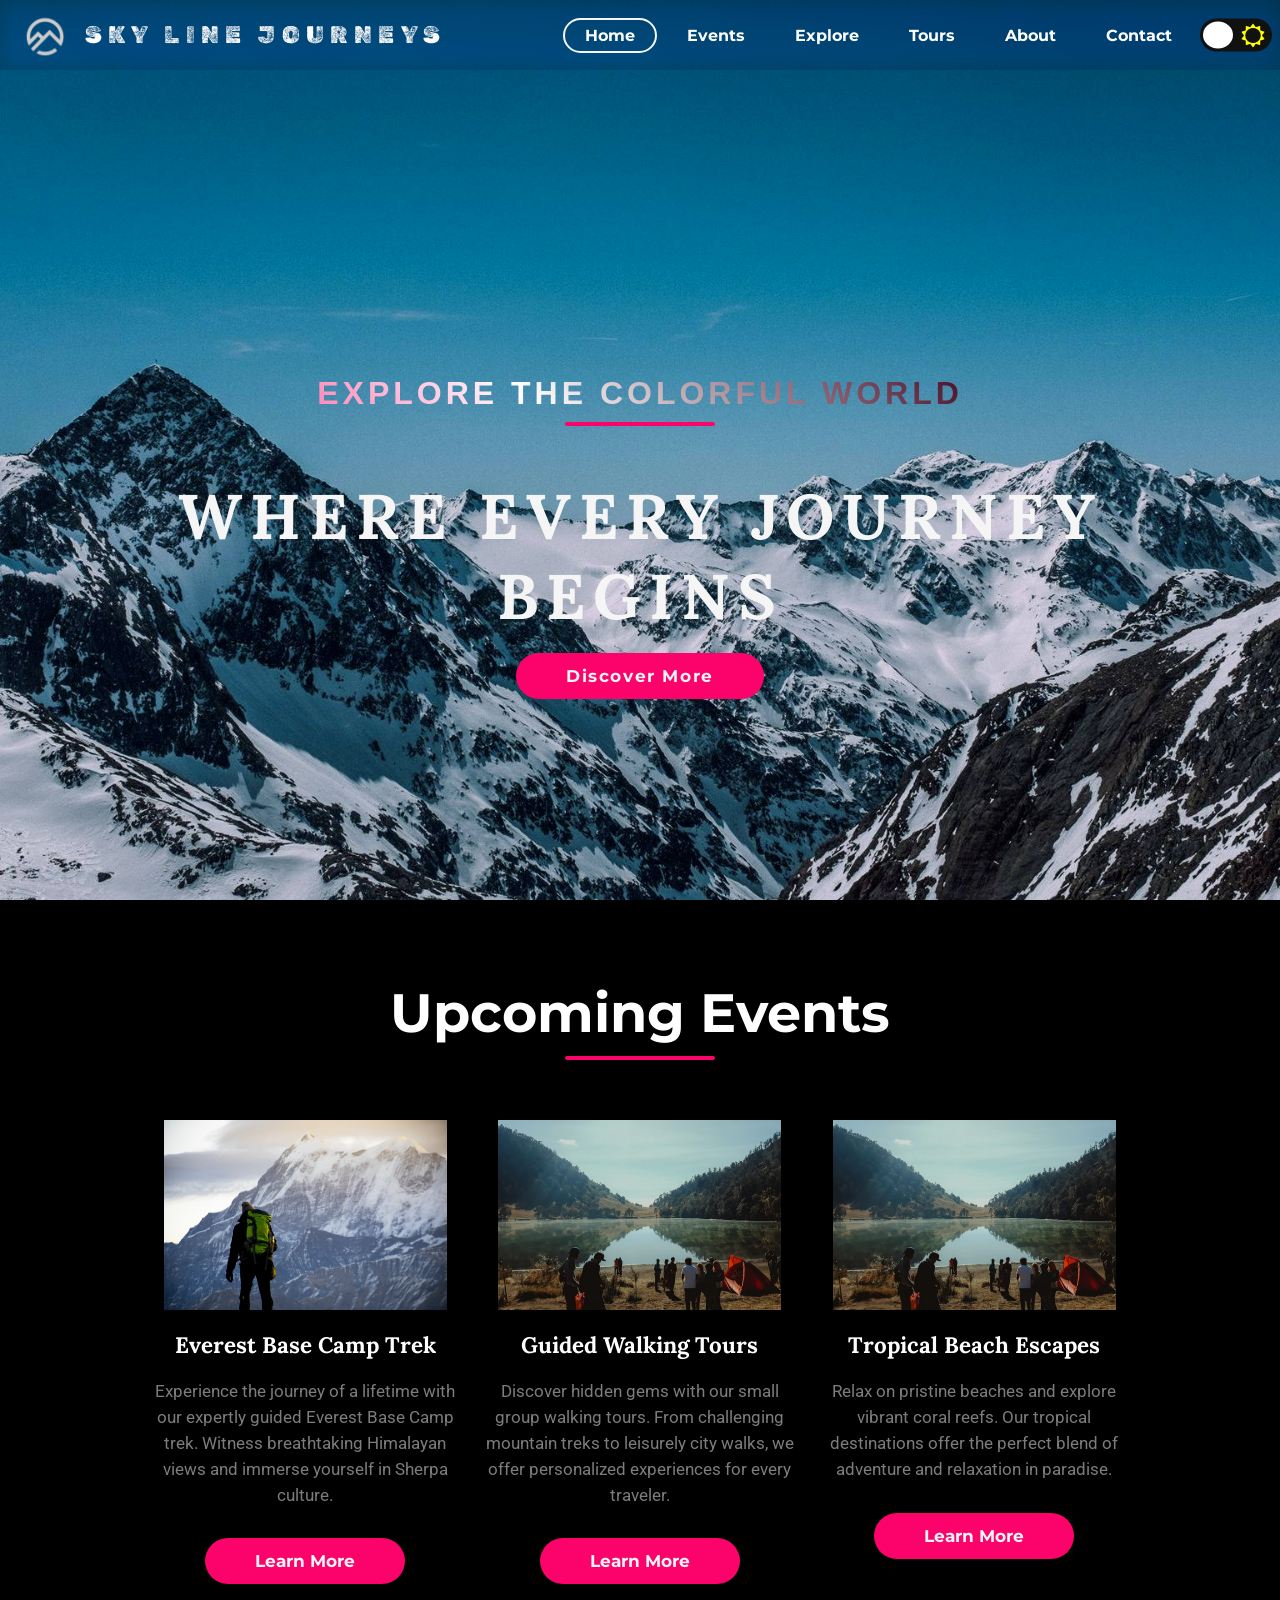
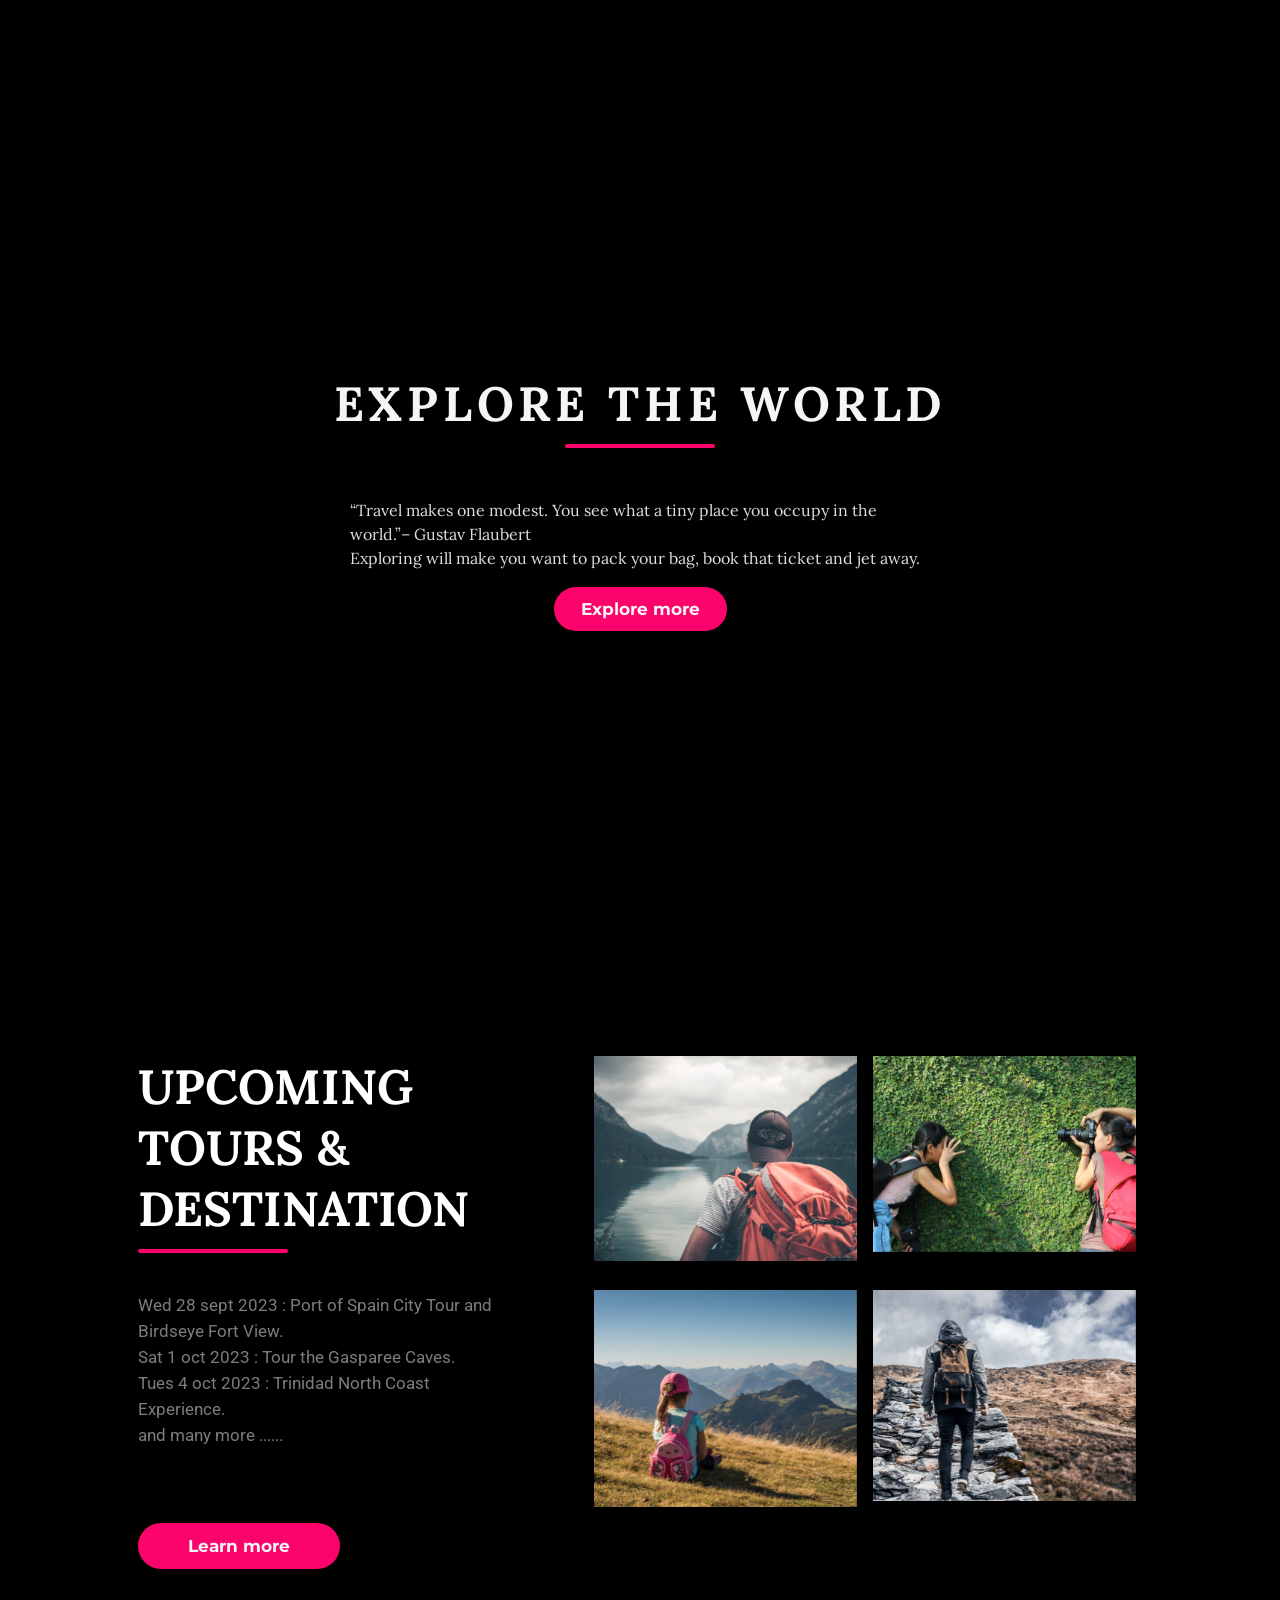
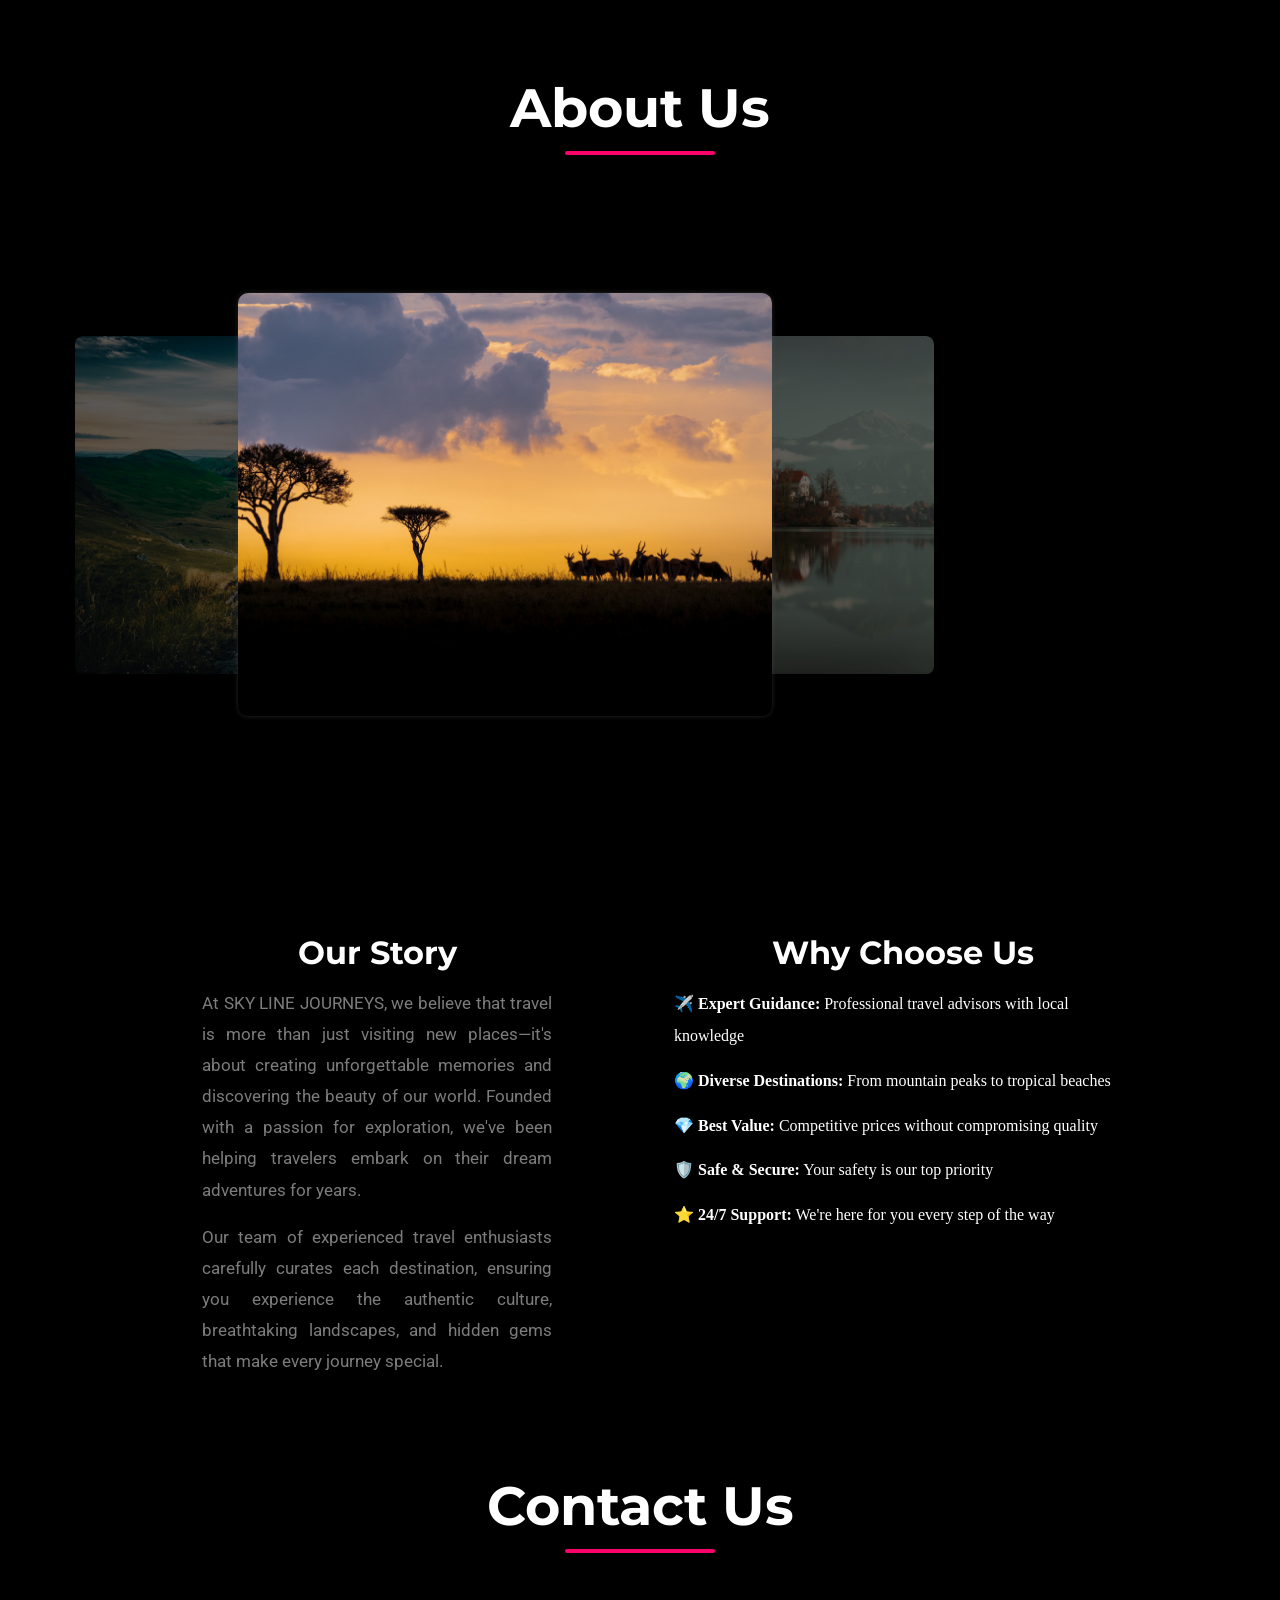
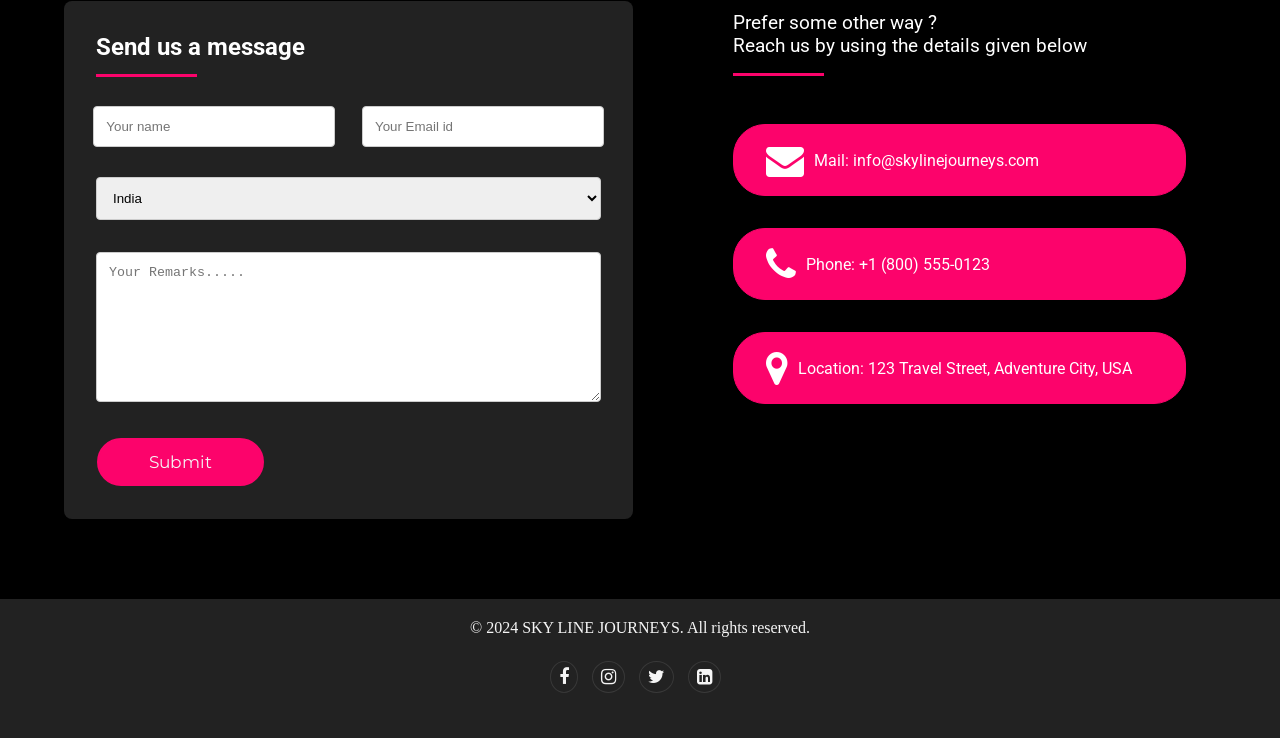
==== commit 83ee708c: "Optimize website for faster loading - add lazy loading, defer scripts, preconnect, and combine fonts" ====
--- a/index.html
+++ b/index.html
@@ -4,10 +4,21 @@
         <meta charset="UTF-8" />
         <meta http-equiv="X-UA-Compatible" content="IE=edge" />
         <meta name="viewport" content="width=device-width, initial-scale=1.0" />
-        <title>SKY LINE JOURNEYS</title>
+        <title>SKY LINE JOURNEYS - Where Every Journey Begins</title>
+        <meta name="description" content="Discover extraordinary travel experiences with SKY LINE JOURNEYS. Expert guided tours, adventure expeditions, and personalized travel planning." />
+        
+        <!-- Preconnect to external domains -->
+        <link rel="preconnect" href="https://cdnjs.cloudflare.com" />
+        <link rel="preconnect" href="https://fonts.googleapis.com" />
+        <link rel="preconnect" href="https://fonts.gstatic.com" crossorigin />
+        <link rel="preconnect" href="https://code.jquery.com" />
+        
+        <!-- Defer non-critical CSS -->
         <link
             rel="stylesheet"
             href="https://cdnjs.cloudflare.com/ajax/libs/font-awesome/4.7.0/css/font-awesome.min.css"
+            media="print"
+            onload="this.media='all'"
         />
         <link rel="stylesheet" href="css/style.css" />
         <link rel="stylesheet" href="css/responsive.css" />
@@ -82,14 +93,14 @@
 
         <header id="home">
             <div class="header-content">
-                <h2 id="quote">Explore the colourful World</h2>
+                <h2 id="quote">Explore the Colorful World</h2>
                 <div class="line"></div>
-                <h1>A WONDERFUL GIFT</h1>
+                <h1>WHERE EVERY JOURNEY BEGINS</h1>
                 <a
                     href="#about"
                     class="ctn"
                     onclick='removeall(); $("#quad").css("border", "2px solid whitesmoke"); $("#quad").css("border-radius", "20px");'
-                    >Learn more</a
+                    >Discover More</a
                 >
             </div>
         </header>
@@ -103,33 +114,28 @@
                 </div>
                 <div class="row">
                     <article class="card col">
-                        <img class="card-img" src="./img/img1.jfif" />
-                        <h4 class="dark">Everest camp trek</h4>
+                        <img class="card-img" src="./img/img1.jfif" alt="Everest Base Camp Trek" loading="lazy" />
+                        <h4 class="dark">Everest Base Camp Trek</h4>
                         <p class="font-color">
-                            Everest base camp trek is without a doubt, one of
-                            the most renowned travel destinations in the world.
-                        </p>
-                        <a href="#" class="ctn">All Details</a>
+                            Experience the journey of a lifetime with our expertly guided Everest Base Camp trek. Witness breathtaking Himalayan views and immerse yourself in Sherpa culture.
+                        </p>
+                        <a href="#" class="ctn">Learn More</a>
                     </article>
                     <article class="card col">
-                        <img src="./img/img2.jfif" />
-                        <h4 class="dark">Walking holidays</h4>
+                        <img src="./img/img2.jfif" alt="Guided Walking Tours" loading="lazy" />
+                        <h4 class="dark">Guided Walking Tours</h4>
                         <p class="font-color">
-                            Join small guided group walks, enjoy a challenging
-                            trek, or a luxury private guided walk which can be
-                            made especially for you.
-                        </p>
-                        <a href="#" class="ctn">All Details</a>
+                            Discover hidden gems with our small group walking tours. From challenging mountain treks to leisurely city walks, we offer personalized experiences for every traveler.
+                        </p>
+                        <a href="#" class="ctn">Learn More</a>
                     </article>
                     <article class="card col">
-                        <img src="./img/img2.jfif" />
-                        <h4 class="dark">Andaman Beaches</h4>
+                        <img src="./img/img2.jfif" alt="Tropical Beach Escapes" loading="lazy" />
+                        <h4 class="dark">Tropical Beach Escapes</h4>
                         <p class="font-color">
-                            Diving in Andaman Beaches is exceptional. The costal
-                            belt surroundings is one of the richest coral reef
-                            ecosystems in the world.
-                        </p>
-                        <a href="#" class="ctn">All Details</a>
+                            Relax on pristine beaches and explore vibrant coral reefs. Our tropical destinations offer the perfect blend of adventure and relaxation in paradise.
+                        </p>
+                        <a href="#" class="ctn">Learn More</a>
                     </article>
                 </div>
             </div>
@@ -151,7 +157,6 @@
             </div>
         </section>
         <!--Explore-->
-
         <!--tours-->
         <section class="tours" id="tours">
             <div class="container row">
@@ -170,10 +175,10 @@
                 </div>
                 <div class="image-col">
                     <div class="image-gallery">
-                        <img src="./img/img3.png" alt="" />
-                        <img src="./img/img4.png" alt="" />
-                        <img src="./img/img5.png" alt="" />
-                        <img src="./img/img6.png" alt="" />
+                        <img src="./img/img3.png" alt="Tour destination 1" loading="lazy" />
+                        <img src="./img/img4.png" alt="Tour destination 2" loading="lazy" />
+                        <img src="./img/img5.png" alt="Tour destination 3" loading="lazy" />
+                        <img src="./img/img6.png" alt="Tour destination 4" loading="lazy" />
                     </div>
                 </div>
             </div>
@@ -196,13 +201,13 @@
                         <input type="radio" name="slider" id="item-3" />
                         <div class="cards">
                             <label class="cardt" for="item-1" id="col-img-1">
-                                <img src="./img/carousel-img4.jpg" />
+                                <img src="./img/carousel-img4.jpg" alt="About SKY LINE JOURNEYS" loading="lazy" />
                             </label>
                             <label class="cardt" for="item-2" id="col-img-2">
-                                <img src="./img/carousel-img5.jpg" />
+                                <img src="./img/carousel-img5.jpg" alt="Travel experiences" loading="lazy" />
                             </label>
                             <label class="cardt" for="item-3" id="col-img-3">
-                                <img src="./img/carousel-img6.jpg" />
+                                <img src="./img/carousel-img6.jpg" alt="Adventure destinations" loading="lazy" />
                             </label>
                             
                         </div>
@@ -325,21 +330,21 @@
                         <div class="cbox-line"></div>
                     </div>
                     <div class="c_boxx">
-                        <a href="mailto:abc@gmail.com"
+                        <a href="mailto:info@skylinejourneys.com"
                             ><i class="fa fa-envelope"></i>
-                            Mail: tourism@SKY LINE JOURNEYS.com
+                            Mail: info@skylinejourneys.com
                         </a>
                     </div>
                     <div class="c_boxx">
-                        <a href="tel:+91-12345-67890"
+                        <a href="tel:+1-800-555-0123"
                             ><i class="fa fa-phone"></i>
-                            Phone: (+91) 12345-67890
+                            Phone: +1 (800) 555-0123
                         </a>
                     </div>
                     <div class="c_boxx">
                         <a href="#"
                             ><i class="fa fa-map-marker"></i>
-                            Location: Kolkata,West Bengal,India
+                            Location: 123 Travel Street, Adventure City, USA
                         </a>
                     </div>
                 </div>
@@ -352,25 +357,30 @@
         <!--footer-->
         <section class="footer">
             <span
-                >Created By Pritam Sarbajna | &#169; 2022 All rights
-                reserved.</span
+                >&#169; 2024 SKY LINE JOURNEYS. All rights reserved.</span
             >
             <div class="social">
                 <li>
                     <a
-                        href="https://pritam-sarbajna-portfolio.netlify.app/"
+                        href="#home"
                         target="_blank"
                         rel="noreferrer"
-                        ><i class="fa fa-globe"></i
+                        ><i class="fa fa-facebook"></i
                     ></a>
                     <a
-                        href="https://github.com/PritamSarbajna"
+                        href="#home"
                         target="_blank"
                         rel="noreferrer"
-                        ><i class="fa fa-github"></i
+                        ><i class="fa fa-instagram"></i
                     ></a>
                     <a
-                        href="https://www.linkedin.com/in/pritam-sarbajna-74945821b/"
+                        href="#home"
+                        target="_blank"
+                        rel="noreferrer"
+                        ><i class="fa fa-twitter"></i
+                    ></a>
+                    <a
+                        href="#home"
                         target="_blank"
                         rel="noreferrer"
                         ><i class="fa fa-linkedin-square"></i
@@ -388,7 +398,7 @@
                 navlinks.classList.toggle("mobile-menu");
             });
         </script>
-        <script src="https://code.jquery.com/jquery-3.6.0.js"></script>
-        <script src="js/script.js"></script>
+        <script src="https://code.jquery.com/jquery-3.6.0.min.js" defer></script>
+        <script src="js/script.js" defer></script>
     </body>
 </html>
--- a/css/style.css
+++ b/css/style.css
@@ -1,8 +1,5 @@
-/* Google fonts */
-
-@import url("https://fonts.googleapis.com/css2?family=Lora:wght@400;700&family=Montserrat:wght@400;800&family=Parisienne&family=Roboto&family=Teko:wght@300&display=swap");
-@import url("https://fonts.googleapis.com/css2?family=Rubik+Dirt&display=swap");
-
+/* Google fonts - Combined for better performance */
+@import url("https://fonts.googleapis.com/css2?family=Lora:wght@400;700&family=Montserrat:wght@400;800&family=Parisienne&family=Roboto&family=Teko:wght@300&family=Rubik+Dirt&display=swap");
 
 /* Root element (aka html) */
 :root {
@@ -626,6 +623,7 @@
 /* animations */
 img {
   transition: transform 0.3s ease;
+  will-change: transform;
 }
 
 img:hover {
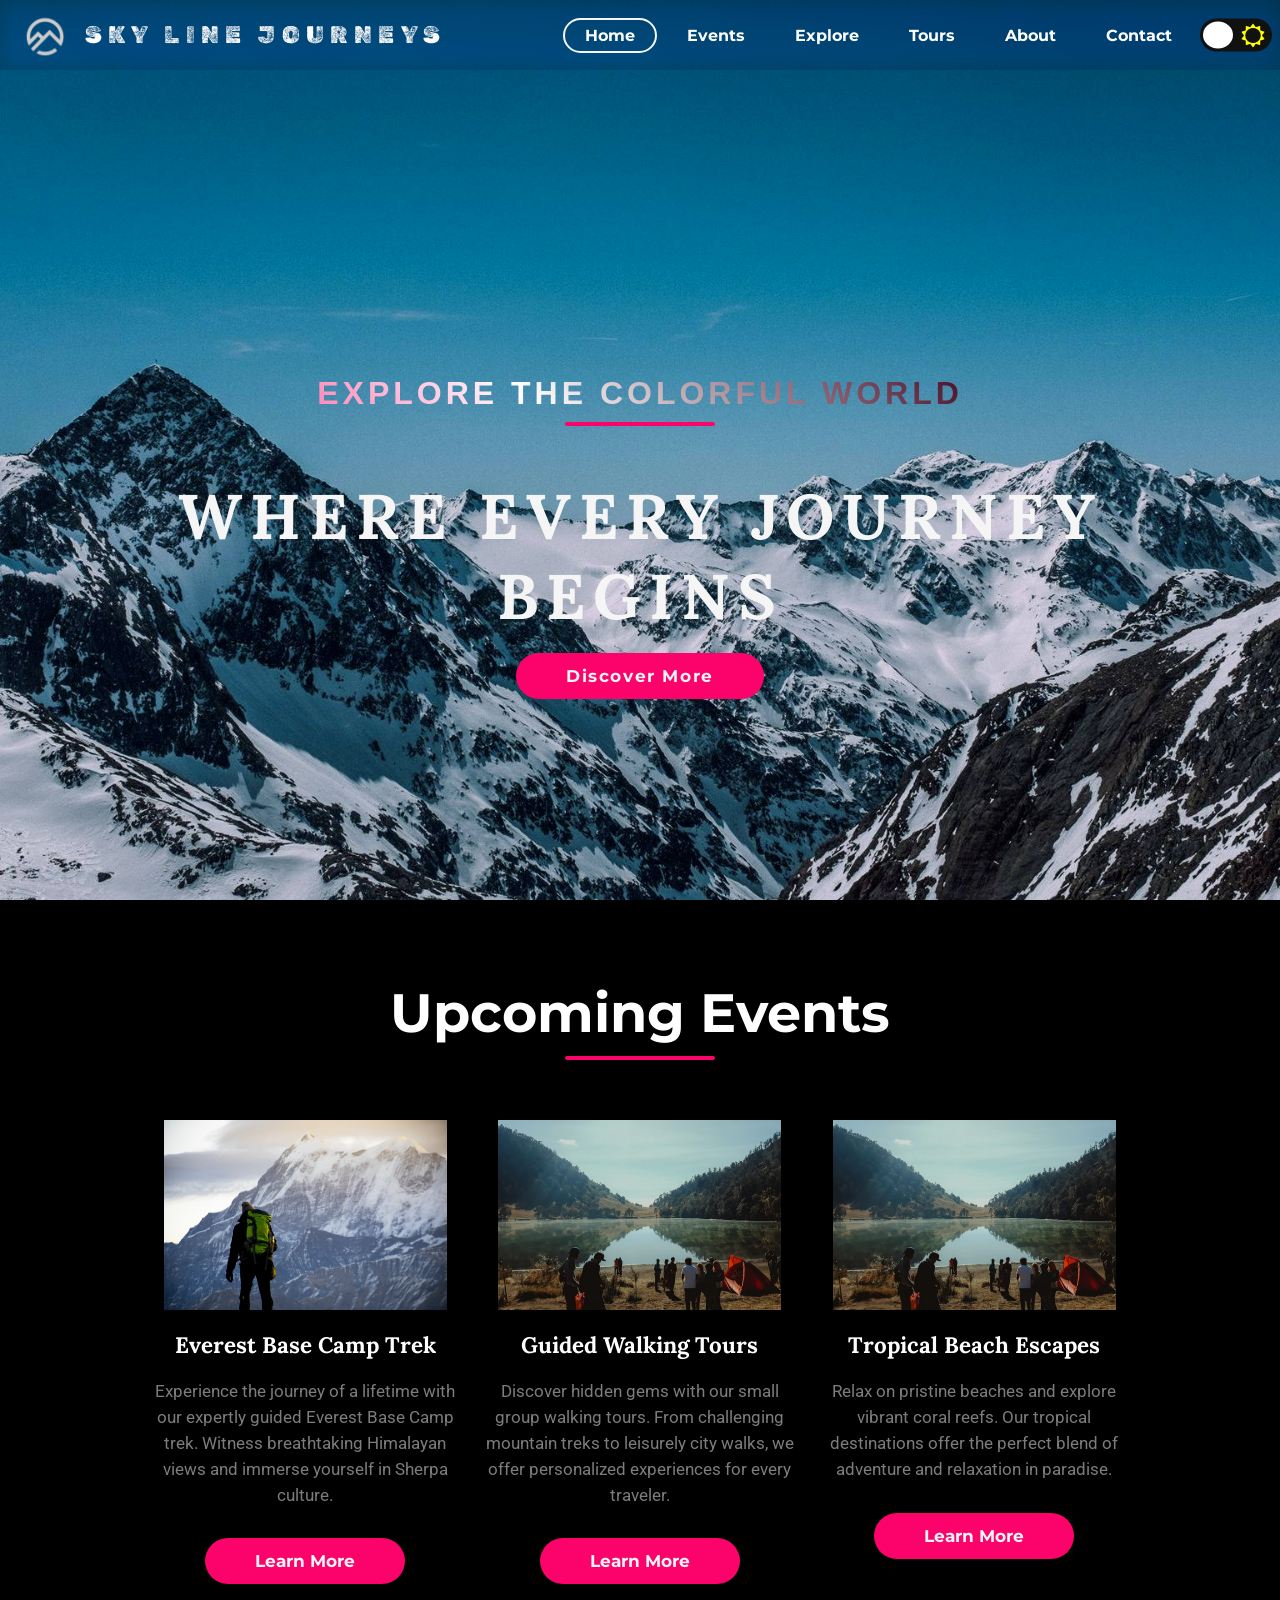
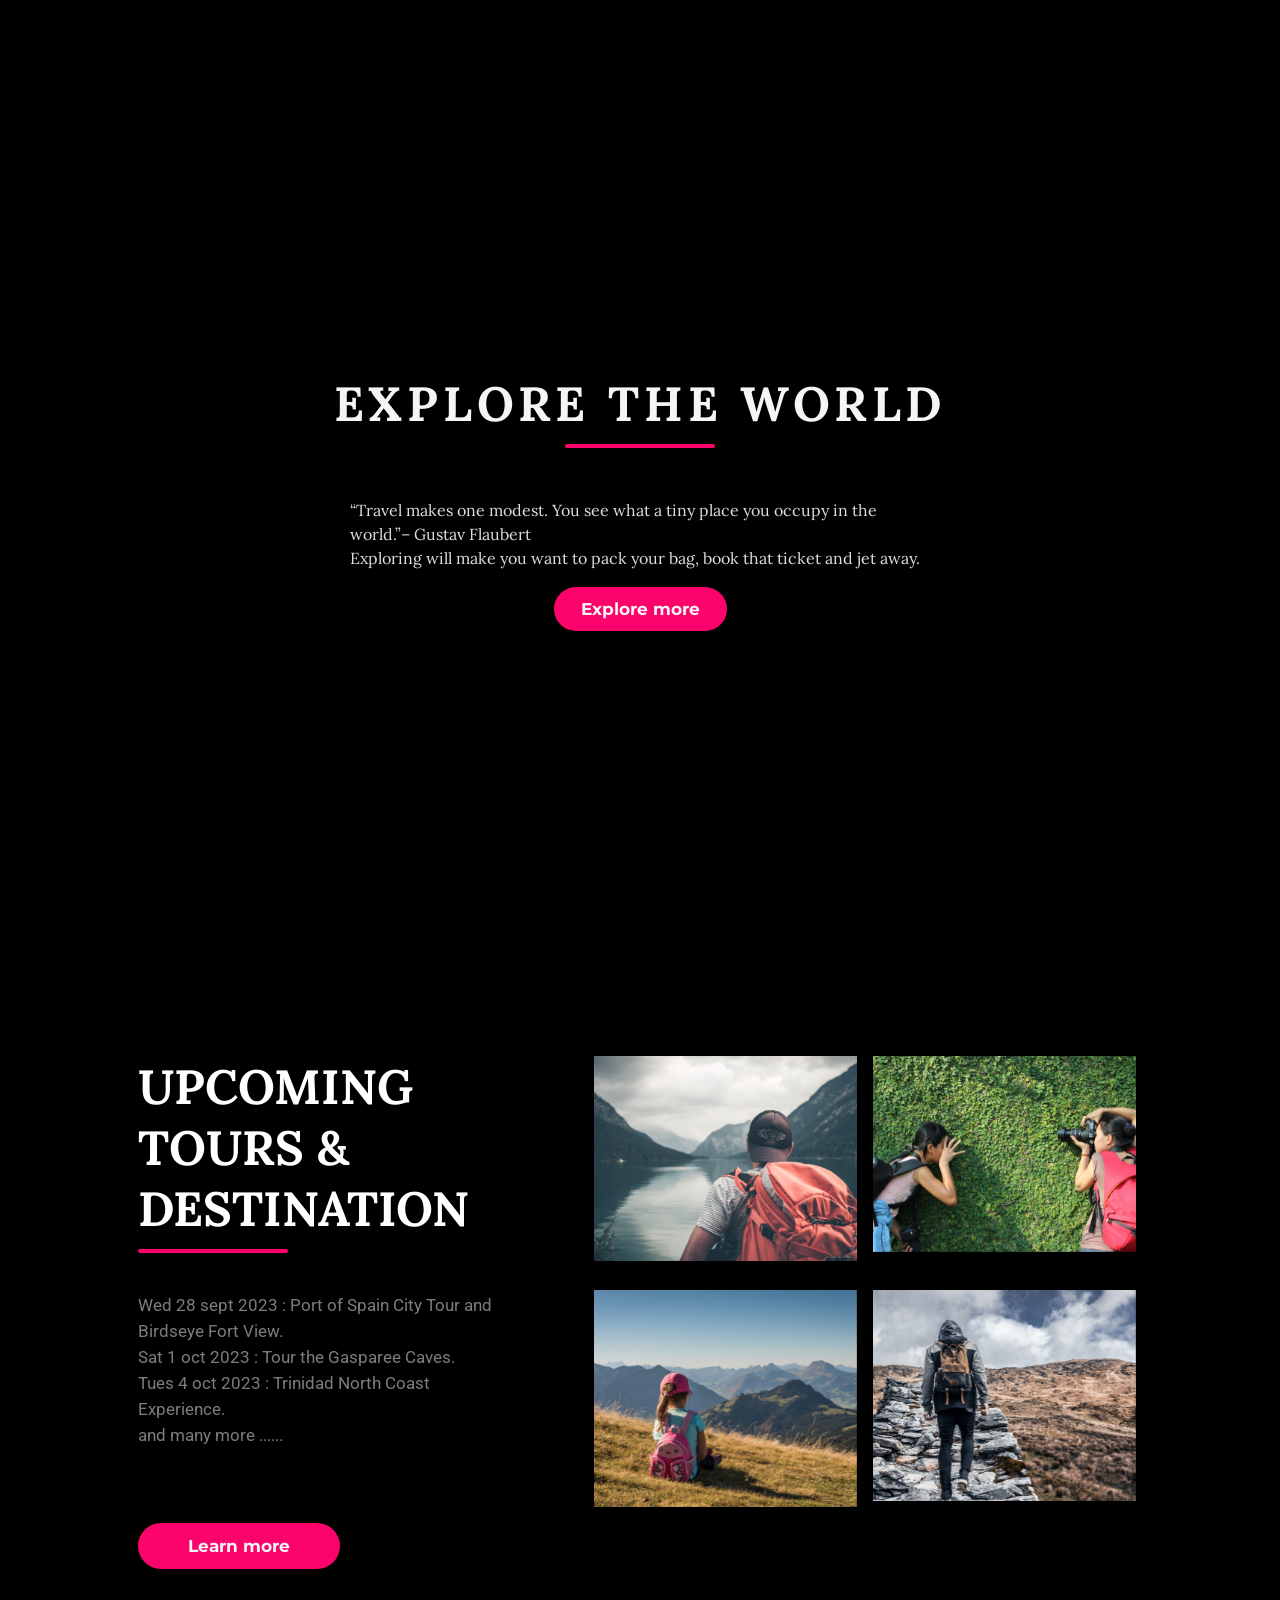
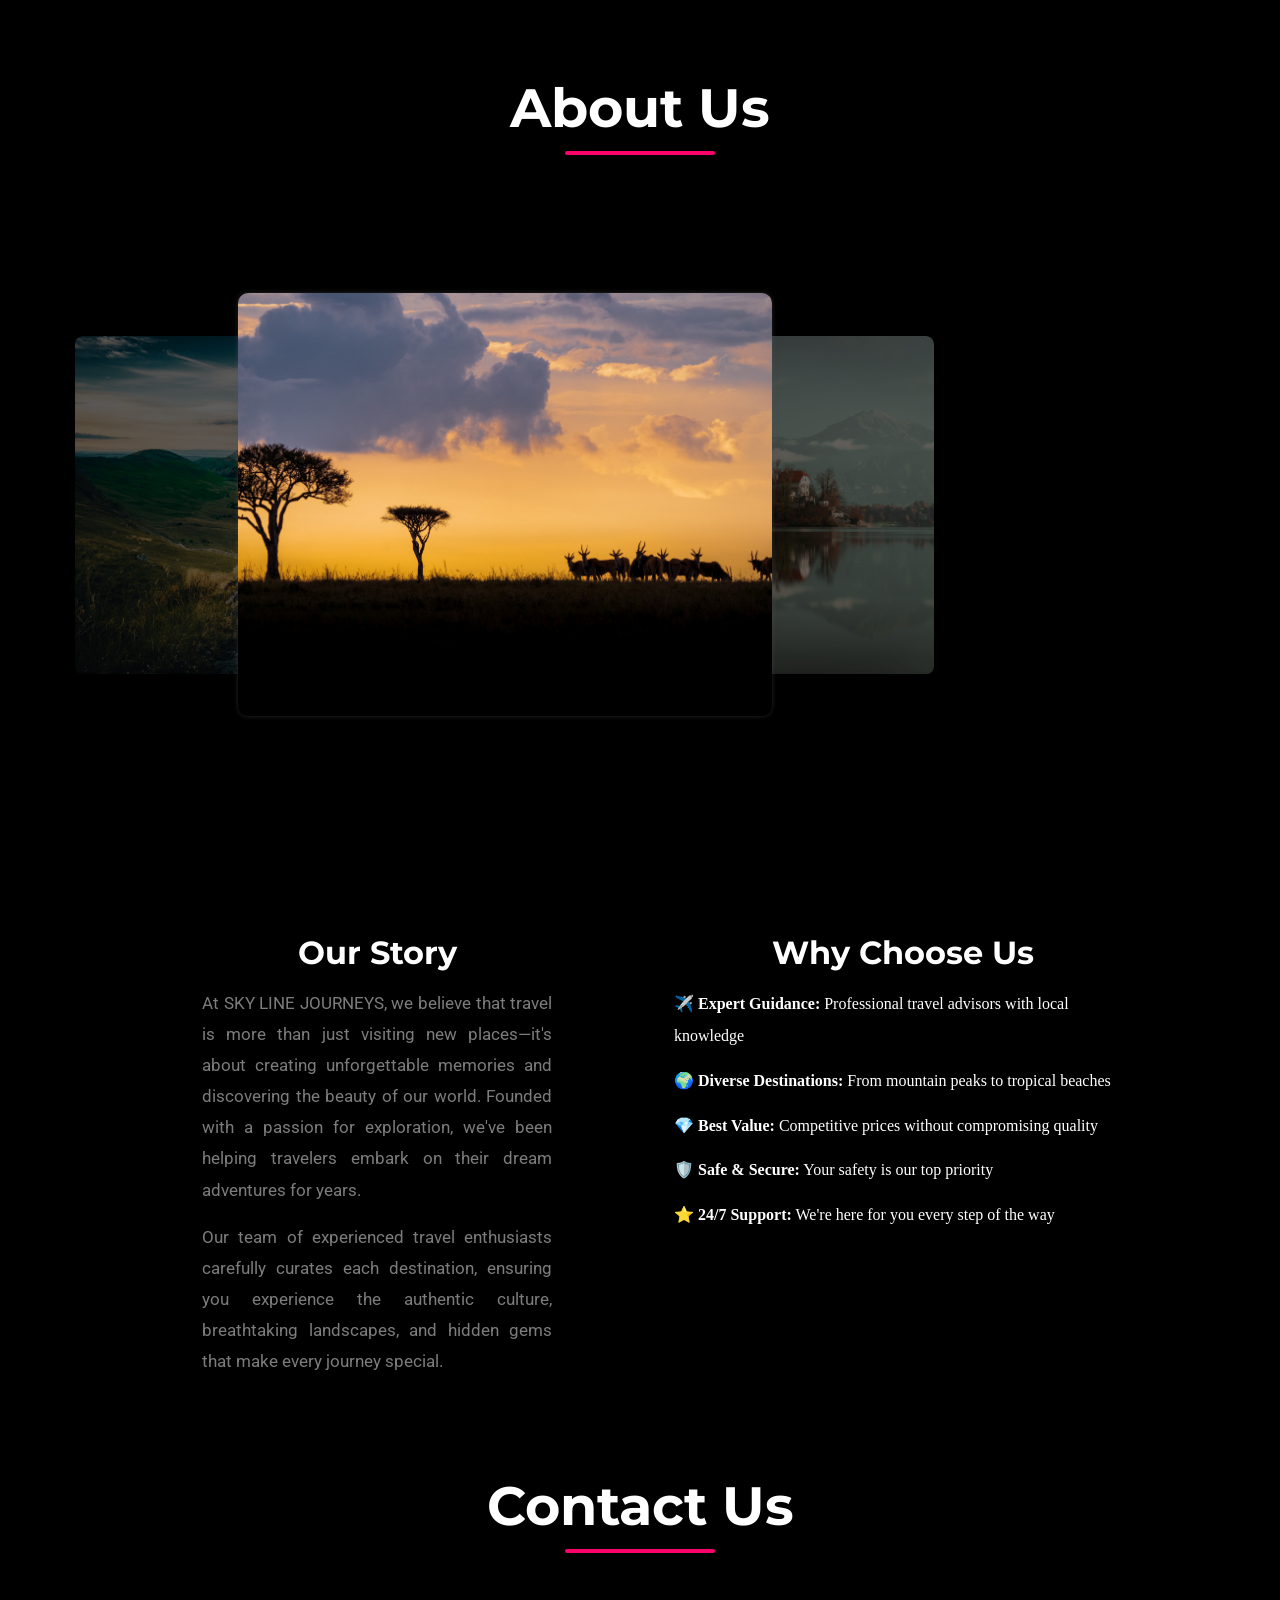
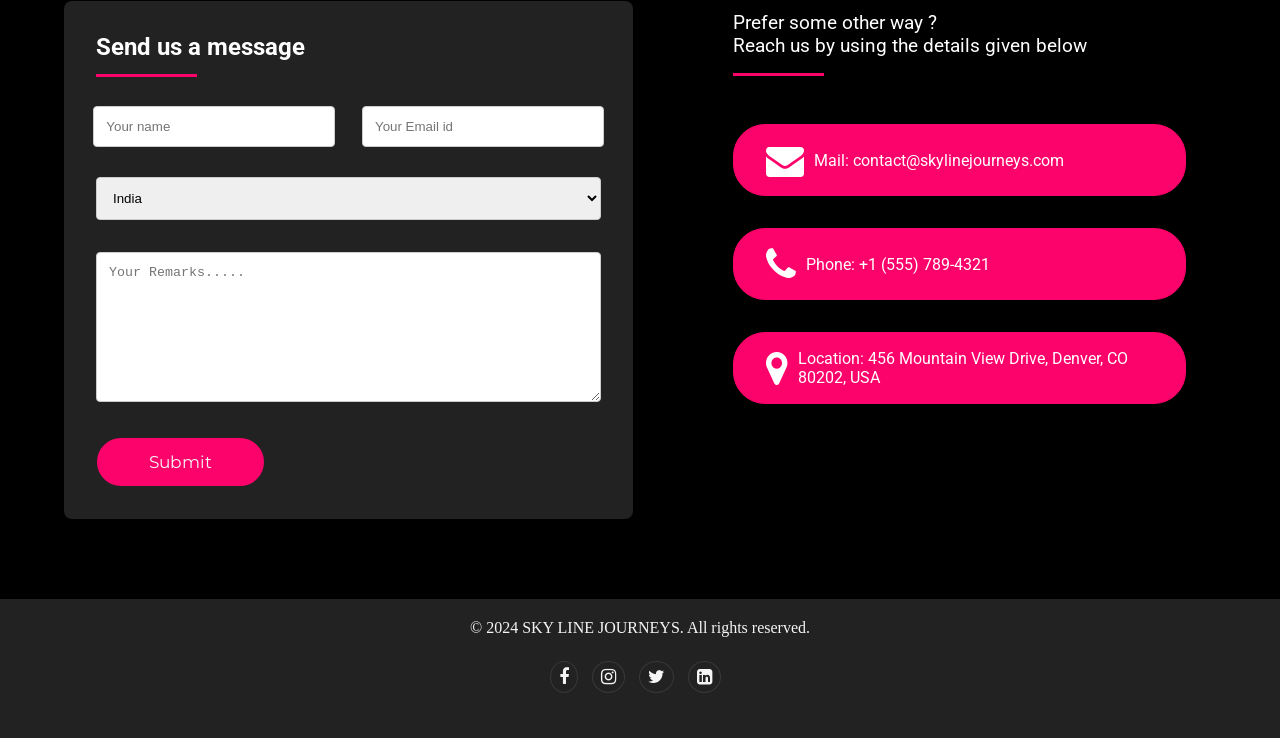
==== commit 1e099d96: "Update contact information with realistic details" ====
--- a/index.html
+++ b/index.html
@@ -330,21 +330,21 @@
                         <div class="cbox-line"></div>
                     </div>
                     <div class="c_boxx">
-                        <a href="mailto:info@skylinejourneys.com"
+                        <a href="mailto:contact@skylinejourneys.com"
                             ><i class="fa fa-envelope"></i>
-                            Mail: info@skylinejourneys.com
+                            Mail: contact@skylinejourneys.com
                         </a>
                     </div>
                     <div class="c_boxx">
-                        <a href="tel:+1-800-555-0123"
+                        <a href="tel:+1-555-789-4321"
                             ><i class="fa fa-phone"></i>
-                            Phone: +1 (800) 555-0123
+                            Phone: +1 (555) 789-4321
                         </a>
                     </div>
                     <div class="c_boxx">
                         <a href="#"
                             ><i class="fa fa-map-marker"></i>
-                            Location: 123 Travel Street, Adventure City, USA
+                            Location: 456 Mountain View Drive, Denver, CO 80202, USA
                         </a>
                     </div>
                 </div>
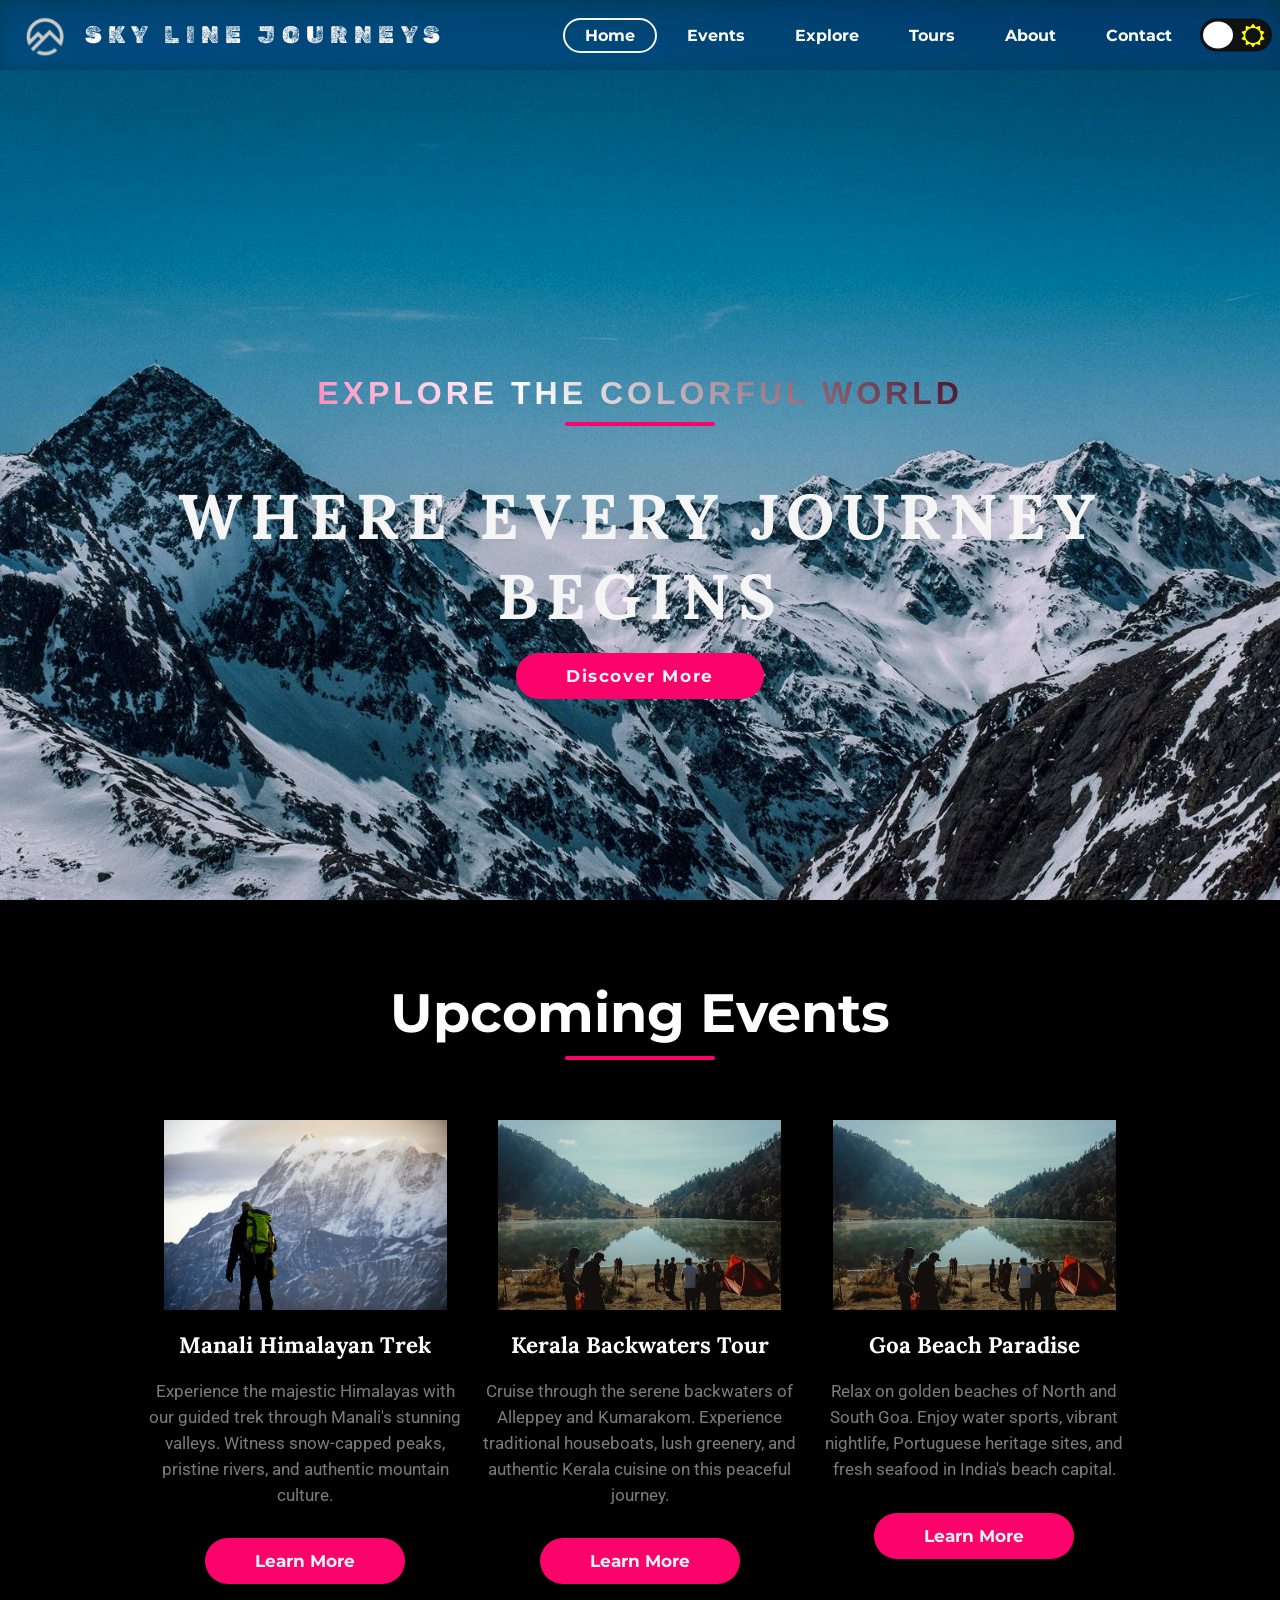
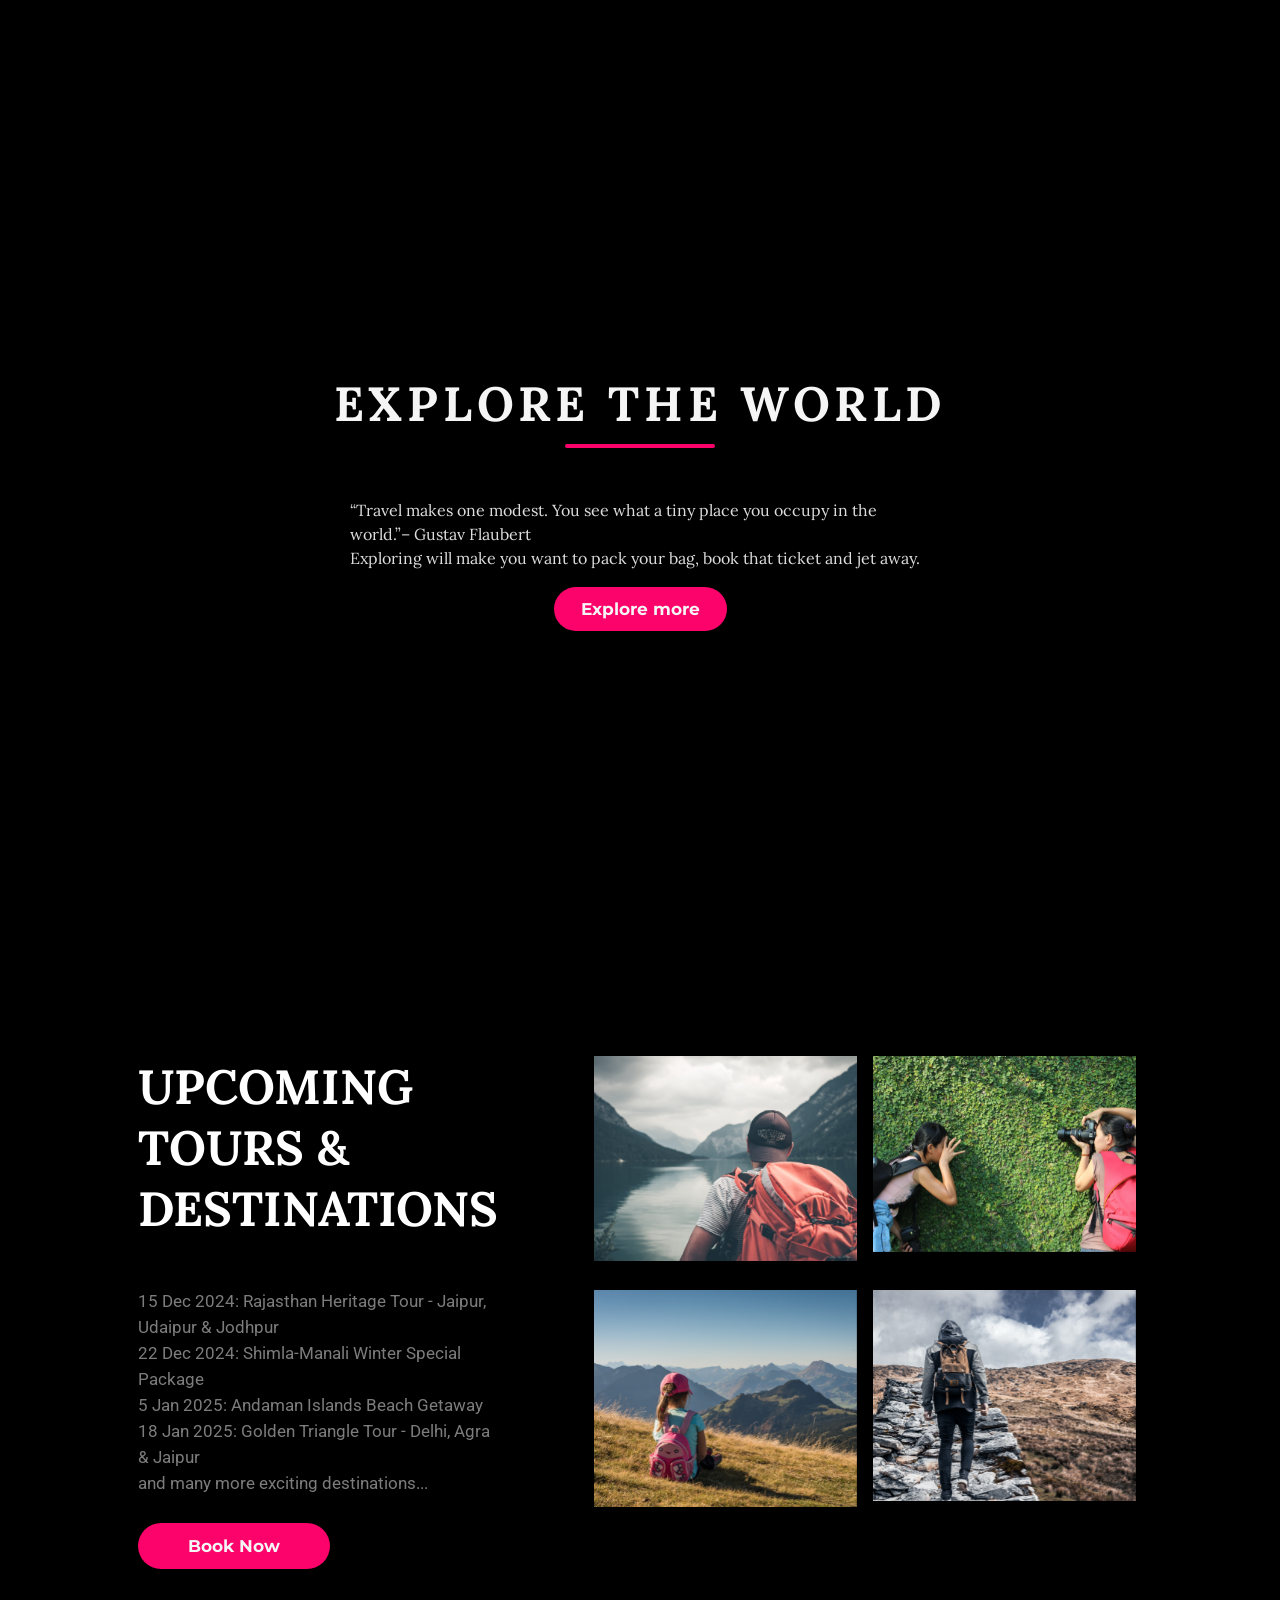
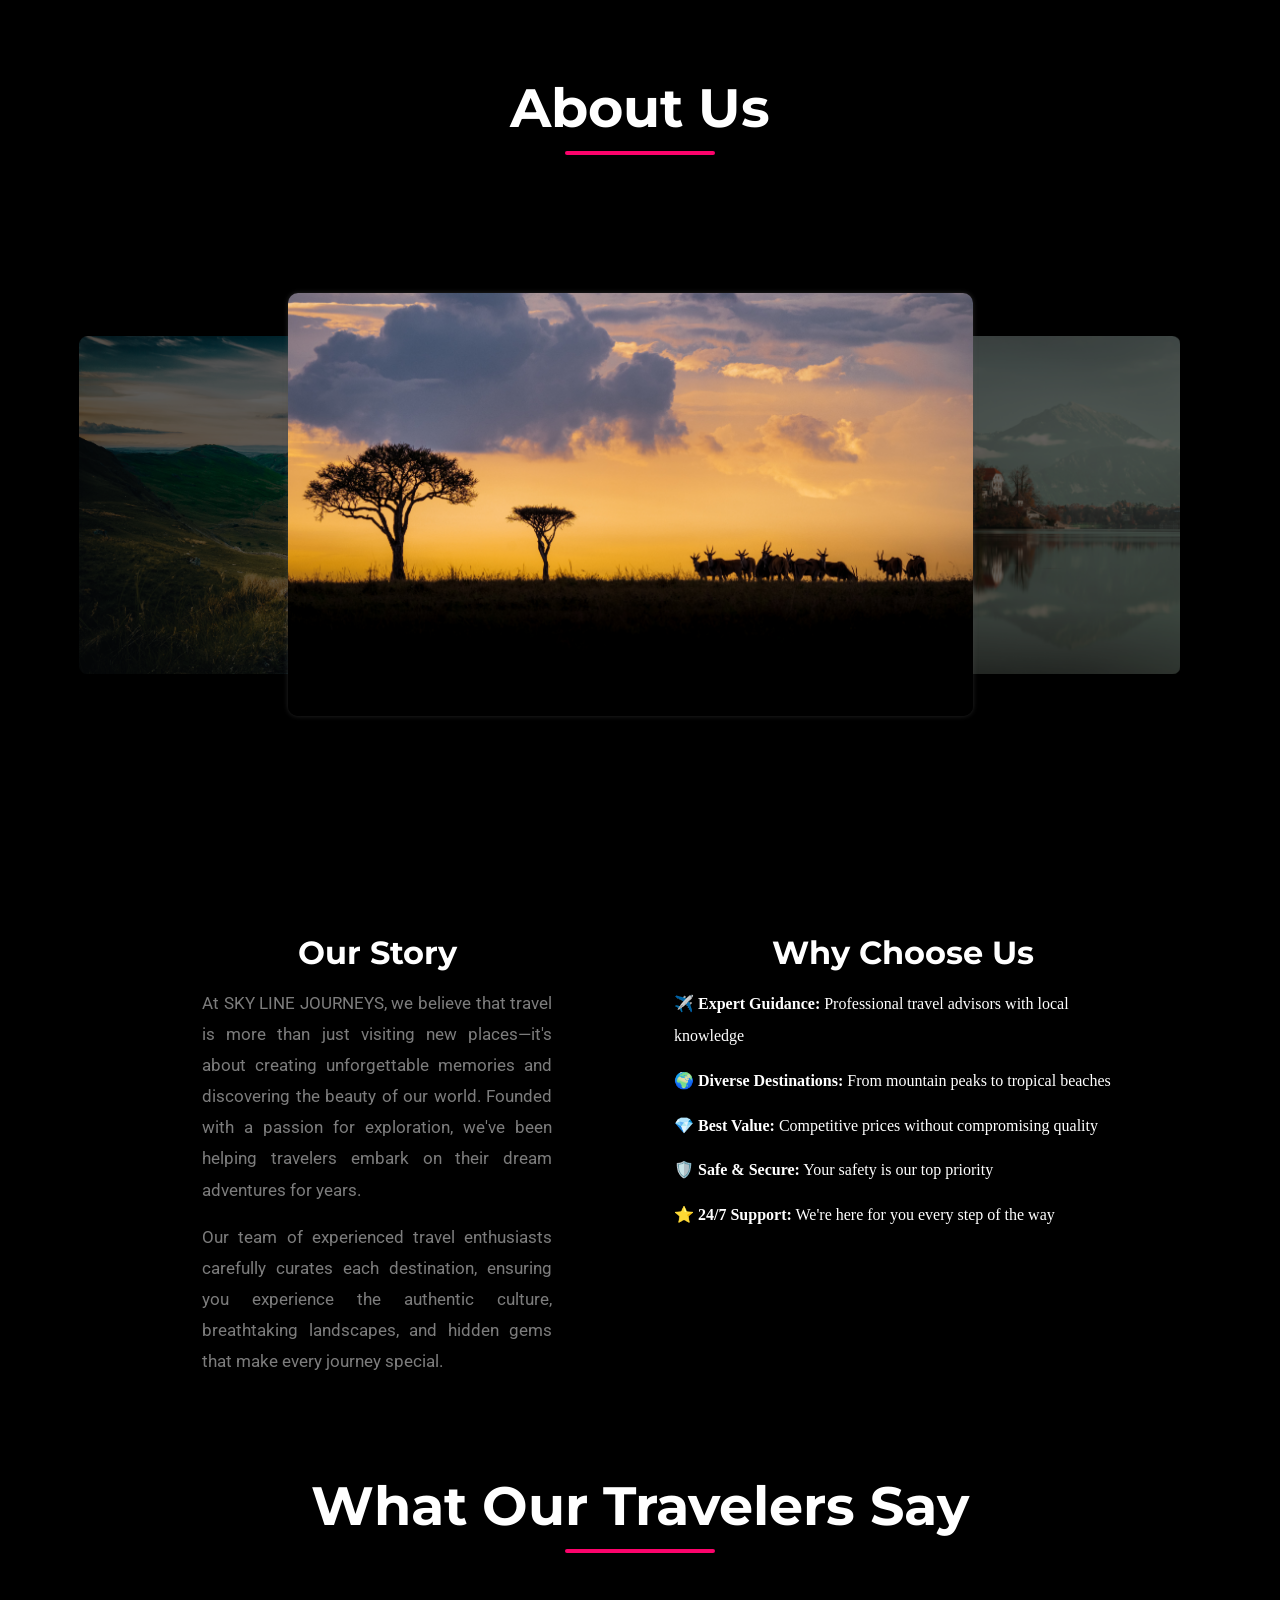
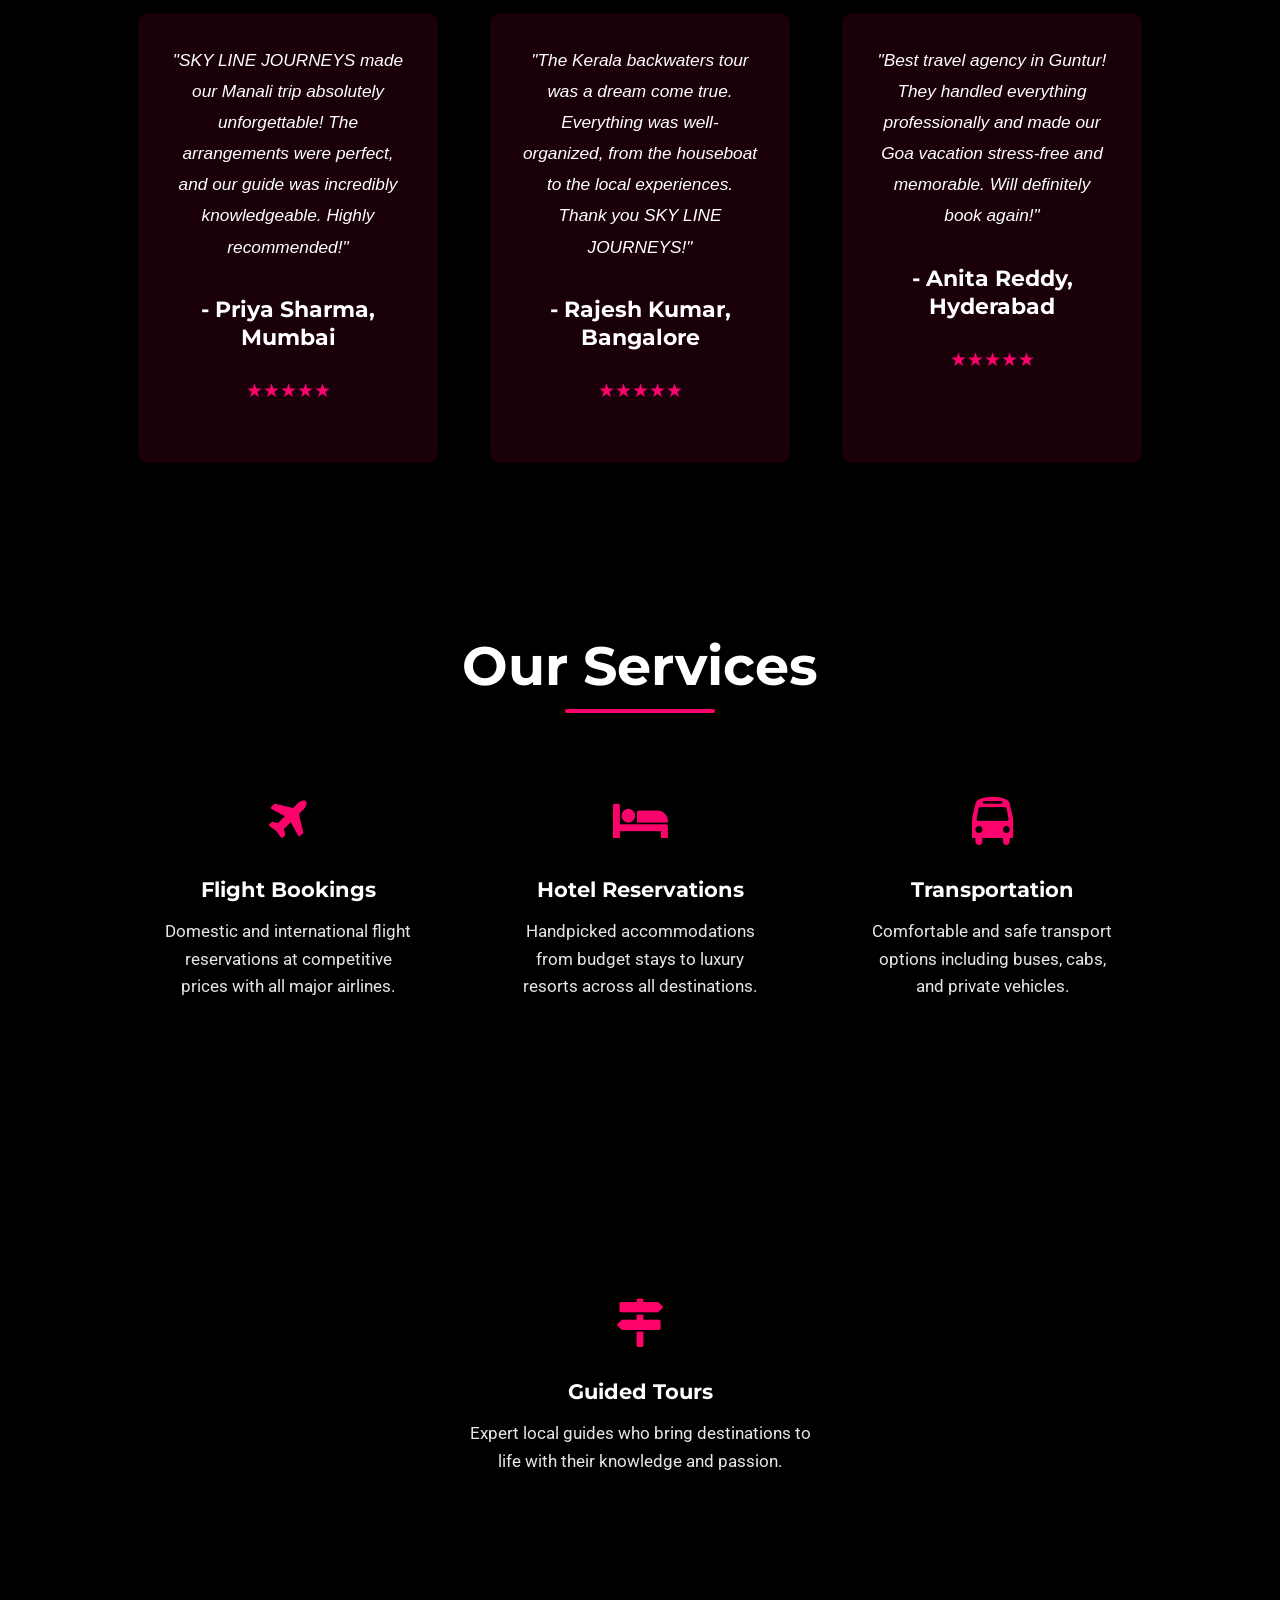
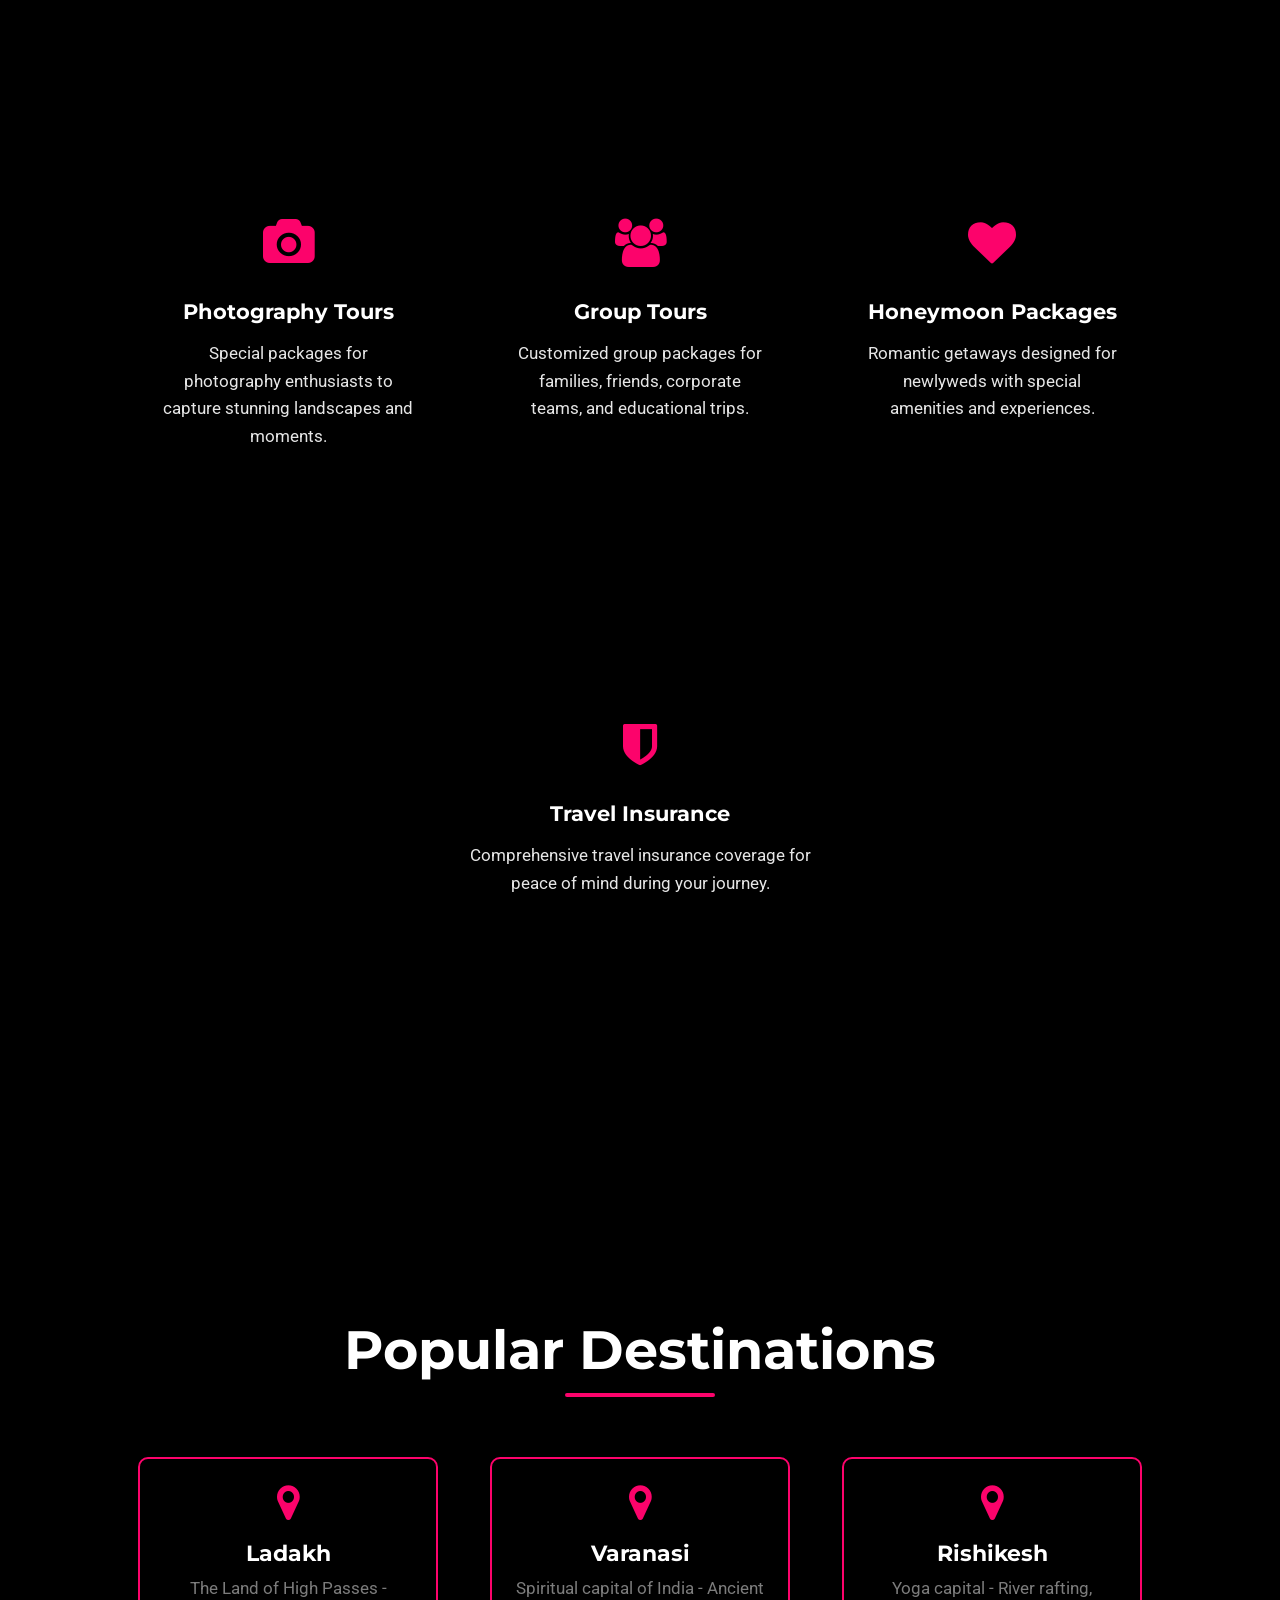
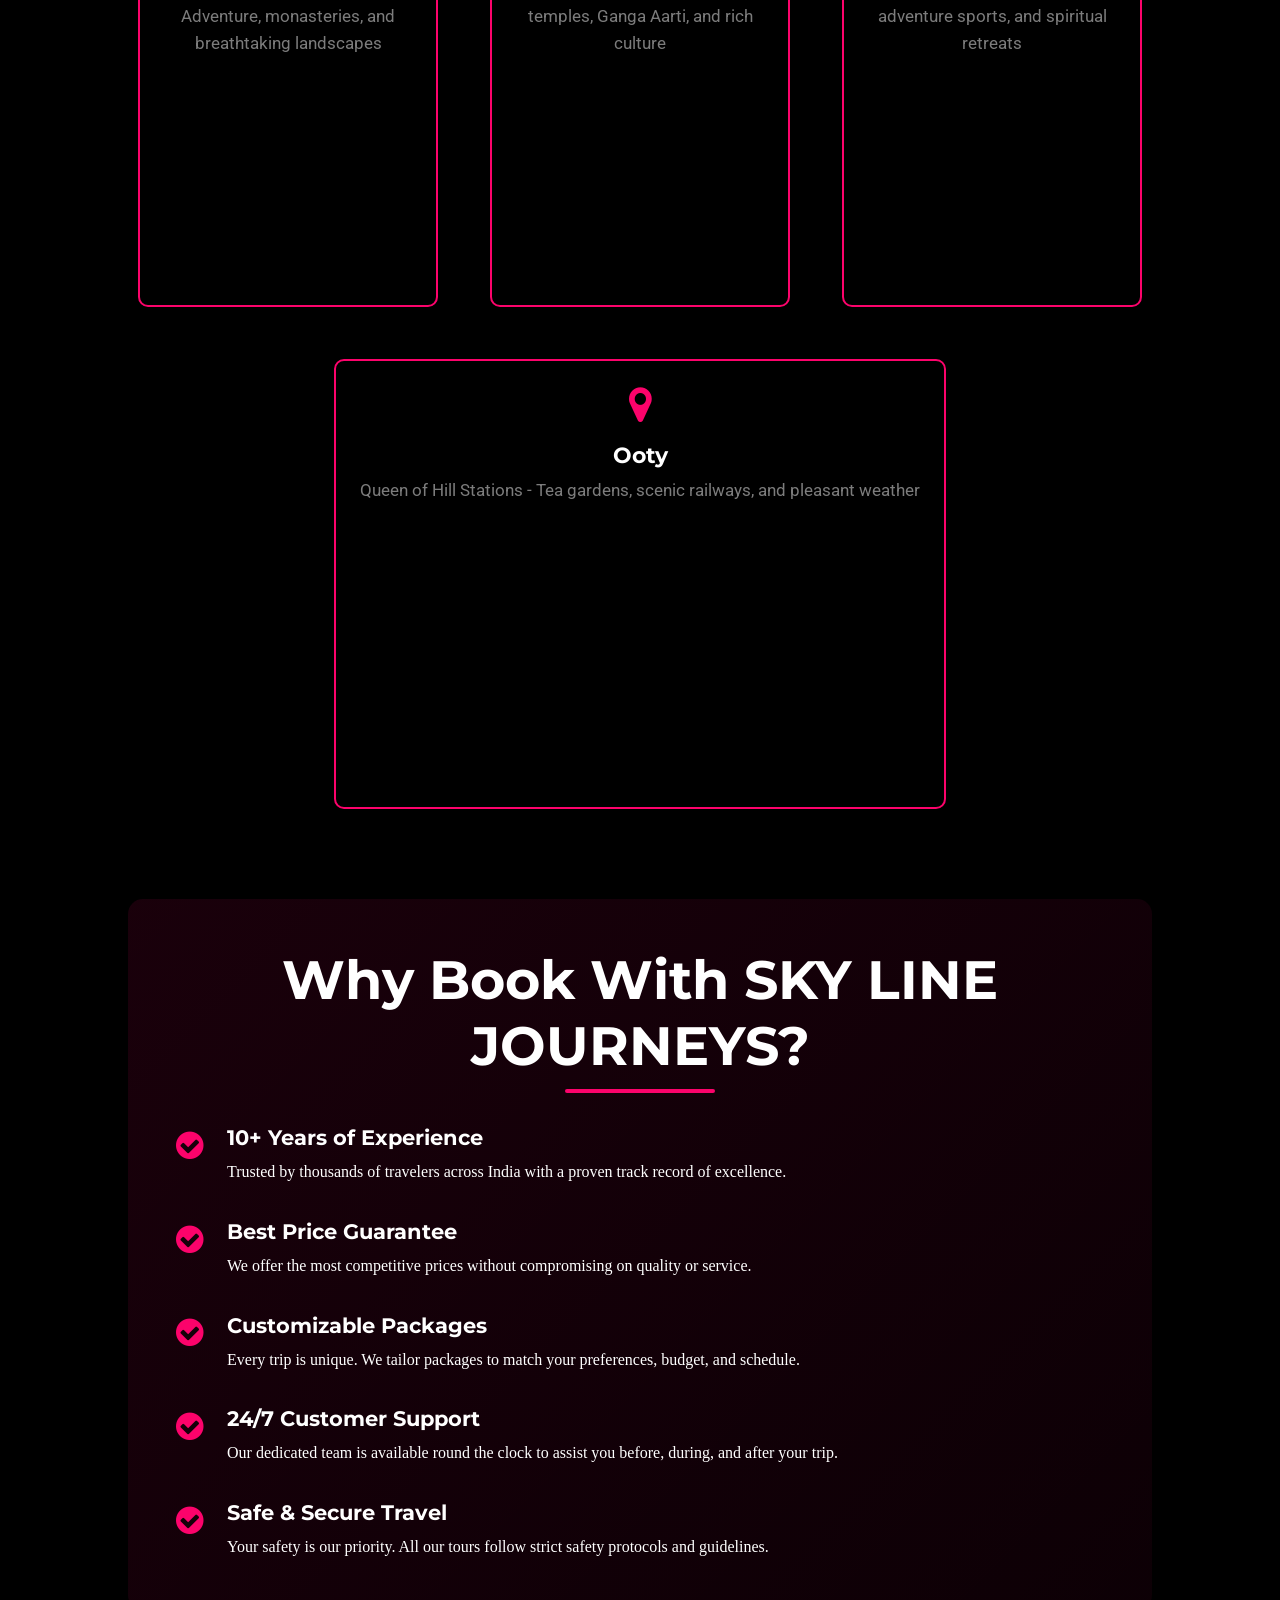
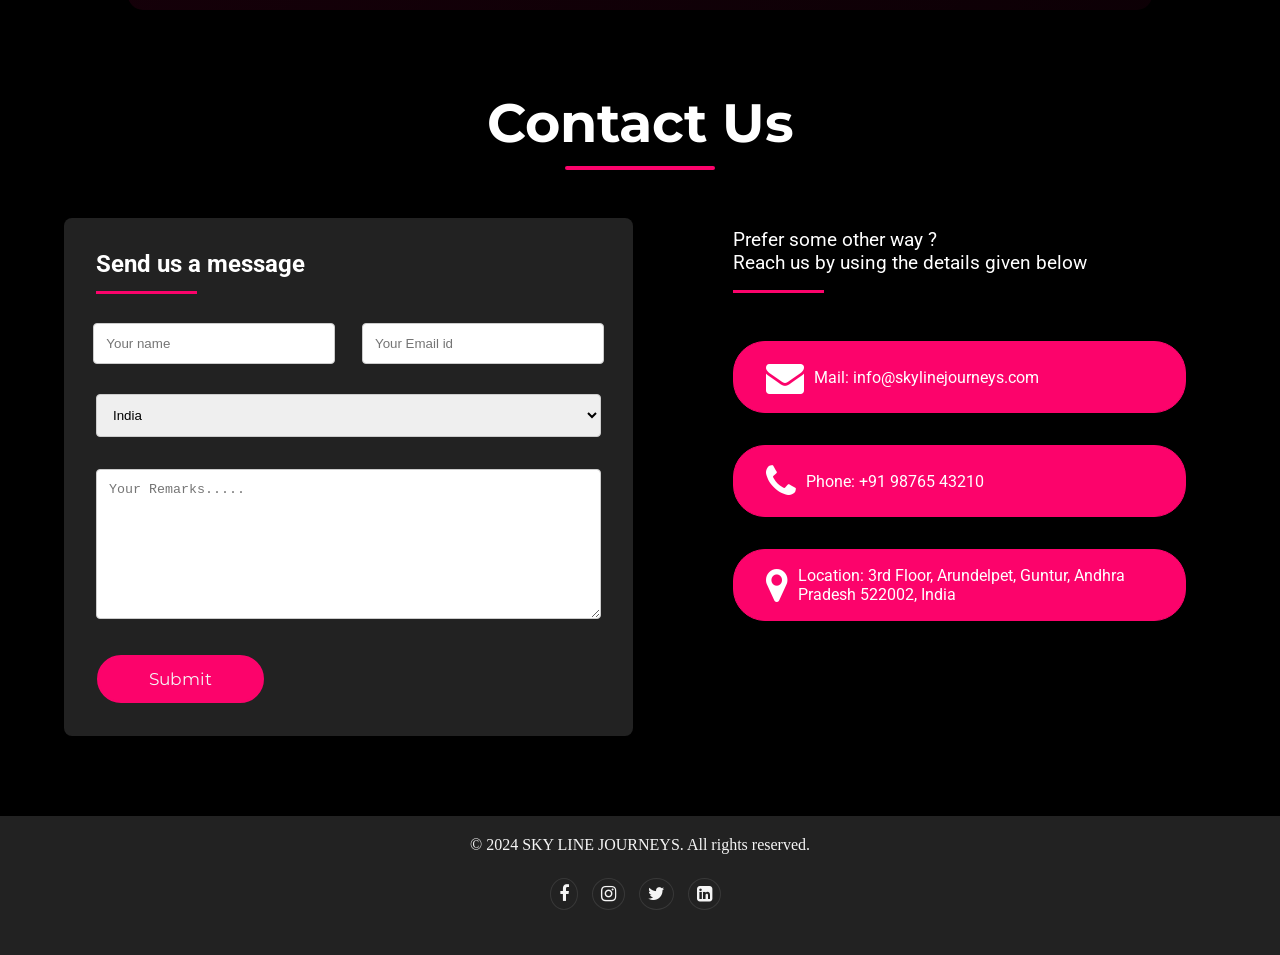
==== commit df25a3a8: "Add comprehensive content sections with proper CSS organization and responsive design" ====
--- a/index.html
+++ b/index.html
@@ -114,26 +114,26 @@
                 </div>
                 <div class="row">
                     <article class="card col">
-                        <img class="card-img" src="./img/img1.jfif" alt="Everest Base Camp Trek" loading="lazy" />
-                        <h4 class="dark">Everest Base Camp Trek</h4>
+                        <img class="card-img" src="./img/img1.jfif" alt="Manali Himalayan Trek" loading="lazy" />
+                        <h4 class="dark">Manali Himalayan Trek</h4>
                         <p class="font-color">
-                            Experience the journey of a lifetime with our expertly guided Everest Base Camp trek. Witness breathtaking Himalayan views and immerse yourself in Sherpa culture.
+                            Experience the majestic Himalayas with our guided trek through Manali's stunning valleys. Witness snow-capped peaks, pristine rivers, and authentic mountain culture.
                         </p>
                         <a href="#" class="ctn">Learn More</a>
                     </article>
                     <article class="card col">
-                        <img src="./img/img2.jfif" alt="Guided Walking Tours" loading="lazy" />
-                        <h4 class="dark">Guided Walking Tours</h4>
+                        <img src="./img/img2.jfif" alt="Kerala Backwaters Tour" loading="lazy" />
+                        <h4 class="dark">Kerala Backwaters Tour</h4>
                         <p class="font-color">
-                            Discover hidden gems with our small group walking tours. From challenging mountain treks to leisurely city walks, we offer personalized experiences for every traveler.
+                            Cruise through the serene backwaters of Alleppey and Kumarakom. Experience traditional houseboats, lush greenery, and authentic Kerala cuisine on this peaceful journey.
                         </p>
                         <a href="#" class="ctn">Learn More</a>
                     </article>
                     <article class="card col">
-                        <img src="./img/img2.jfif" alt="Tropical Beach Escapes" loading="lazy" />
-                        <h4 class="dark">Tropical Beach Escapes</h4>
+                        <img src="./img/img2.jfif" alt="Goa Beach Paradise" loading="lazy" />
+                        <h4 class="dark">Goa Beach Paradise</h4>
                         <p class="font-color">
-                            Relax on pristine beaches and explore vibrant coral reefs. Our tropical destinations offer the perfect blend of adventure and relaxation in paradise.
+                            Relax on golden beaches of North and South Goa. Enjoy water sports, vibrant nightlife, Portuguese heritage sites, and fresh seafood in India's beach capital.
                         </p>
                         <a href="#" class="ctn">Learn More</a>
                     </article>
@@ -161,17 +161,16 @@
         <section class="tours" id="tours">
             <div class="container row">
                 <div class="col content-col">
-                    <h1 class="font-color">UPCOMING TOURS & DESTINATION</h1>
+                    <h1 class="font-color">UPCOMING TOURS & DESTINATIONS</h1>
                     <div class="line"></div>
                     <p>
-                        Wed 28 sept 2023 : Port of Spain City Tour and Birdseye
-                        Fort View. <br />
-                        Sat 1 oct 2023 : Tour the Gasparee Caves.<br />
-                        Tues 4 oct 2023 : Trinidad North Coast Experience.
-                        <br />
-                        and many more ......
+                        15 Dec 2024: Rajasthan Heritage Tour - Jaipur, Udaipur & Jodhpur<br />
+                        22 Dec 2024: Shimla-Manali Winter Special Package<br />
+                        5 Jan 2025: Andaman Islands Beach Getaway<br />
+                        18 Jan 2025: Golden Triangle Tour - Delhi, Agra & Jaipur<br />
+                        and many more exciting destinations...
                     </p>
-                    <a href="#" class="ctn">Learn more</a>
+                    <a href="#contact" class="ctn">Book Now</a>
                 </div>
                 <div class="image-col">
                     <div class="image-gallery">
@@ -270,6 +269,178 @@
         </section>
         <!-- About Content -->
 
+        <!-- Testimonials Section -->
+        <section class="testimonials">
+            <div class="title">
+                <h1 class="font-color">What Our Travelers Say</h1>
+                <div class="line"></div>
+            </div>
+            <div class="row">
+                <div class="col">
+                    <p>
+                        "SKY LINE JOURNEYS made our Manali trip absolutely unforgettable! The arrangements were perfect, and our guide was incredibly knowledgeable. Highly recommended!"
+                    </p>
+                    <h4 class="font-color">- Priya Sharma, Mumbai</h4>
+                    <div class="rating">★★★★★</div>
+                </div>
+                <div class="col">
+                    <p>
+                        "The Kerala backwaters tour was a dream come true. Everything was well-organized, from the houseboat to the local experiences. Thank you SKY LINE JOURNEYS!"
+                    </p>
+                    <h4 class="font-color">- Rajesh Kumar, Bangalore</h4>
+                    <div class="rating">★★★★★</div>
+                </div>
+                <div class="col">
+                    <p>
+                        "Best travel agency in Guntur! They handled everything professionally and made our Goa vacation stress-free and memorable. Will definitely book again!"
+                    </p>
+                    <h4 class="font-color">- Anita Reddy, Hyderabad</h4>
+                    <div class="rating">★★★★★</div>
+                </div>
+            </div>
+        </section>
+        <!-- Testimonials Section -->
+
+        <!-- Services Section -->
+        <section class="services">
+            <div class="container">
+                <div class="title">
+                    <h1 style="color: white;">Our Services</h1>
+                    <div class="line"></div>
+                </div>
+                <div class="row">
+                    <div class="col">
+                        <i class="fa fa-plane"></i>
+                        <h3>Flight Bookings</h3>
+                        <p>Domestic and international flight reservations at competitive prices with all major airlines.</p>
+                    </div>
+                    <div class="col">
+                        <i class="fa fa-hotel"></i>
+                        <h3>Hotel Reservations</h3>
+                        <p>Handpicked accommodations from budget stays to luxury resorts across all destinations.</p>
+                    </div>
+                    <div class="col">
+                        <i class="fa fa-bus"></i>
+                        <h3>Transportation</h3>
+                        <p>Comfortable and safe transport options including buses, cabs, and private vehicles.</p>
+                    </div>
+                    <div class="col">
+                        <i class="fa fa-map-signs"></i>
+                        <h3>Guided Tours</h3>
+                        <p>Expert local guides who bring destinations to life with their knowledge and passion.</p>
+                    </div>
+                </div>
+                <div class="row">
+                    <div class="col">
+                        <i class="fa fa-camera"></i>
+                        <h3>Photography Tours</h3>
+                        <p>Special packages for photography enthusiasts to capture stunning landscapes and moments.</p>
+                    </div>
+                    <div class="col">
+                        <i class="fa fa-users"></i>
+                        <h3>Group Tours</h3>
+                        <p>Customized group packages for families, friends, corporate teams, and educational trips.</p>
+                    </div>
+                    <div class="col">
+                        <i class="fa fa-heart"></i>
+                        <h3>Honeymoon Packages</h3>
+                        <p>Romantic getaways designed for newlyweds with special amenities and experiences.</p>
+                    </div>
+                    <div class="col">
+                        <i class="fa fa-shield"></i>
+                        <h3>Travel Insurance</h3>
+                        <p>Comprehensive travel insurance coverage for peace of mind during your journey.</p>
+                    </div>
+                </div>
+            </div>
+        </section>
+        <!-- Services Section -->
+
+        <!-- Popular Destinations -->
+        <section class="destinations">
+            <div class="title">
+                <h1 class="font-color">Popular Destinations</h1>
+                <div class="line"></div>
+            </div>
+            <div class="row">
+                <div class="col">
+                    <div>
+                        <i class="fa fa-map-marker"></i>
+                        <h3 class="font-color">Ladakh</h3>
+                        <p>The Land of High Passes - Adventure, monasteries, and breathtaking landscapes</p>
+                    </div>
+                </div>
+                <div class="col">
+                    <div>
+                        <i class="fa fa-map-marker"></i>
+                        <h3 class="font-color">Varanasi</h3>
+                        <p>Spiritual capital of India - Ancient temples, Ganga Aarti, and rich culture</p>
+                    </div>
+                </div>
+                <div class="col">
+                    <div>
+                        <i class="fa fa-map-marker"></i>
+                        <h3 class="font-color">Rishikesh</h3>
+                        <p>Yoga capital - River rafting, adventure sports, and spiritual retreats</p>
+                    </div>
+                </div>
+                <div class="col">
+                    <div>
+                        <i class="fa fa-map-marker"></i>
+                        <h3 class="font-color">Ooty</h3>
+                        <p>Queen of Hill Stations - Tea gardens, scenic railways, and pleasant weather</p>
+                    </div>
+                </div>
+            </div>
+        </section>
+        <!-- Popular Destinations -->
+
+        <!-- Why Book With Us -->
+        <section class="why-book">
+            <div class="title">
+                <h1 class="font-color">Why Book With SKY LINE JOURNEYS?</h1>
+                <div class="line"></div>
+            </div>
+            <div class="feature-content">
+                <div class="feature-item">
+                    <i class="fa fa-check-circle"></i>
+                    <div>
+                        <h3 class="font-color">10+ Years of Experience</h3>
+                        <p>Trusted by thousands of travelers across India with a proven track record of excellence.</p>
+                    </div>
+                </div>
+                <div class="feature-item">
+                    <i class="fa fa-check-circle"></i>
+                    <div>
+                        <h3 class="font-color">Best Price Guarantee</h3>
+                        <p>We offer the most competitive prices without compromising on quality or service.</p>
+                    </div>
+                </div>
+                <div class="feature-item">
+                    <i class="fa fa-check-circle"></i>
+                    <div>
+                        <h3 class="font-color">Customizable Packages</h3>
+                        <p>Every trip is unique. We tailor packages to match your preferences, budget, and schedule.</p>
+                    </div>
+                </div>
+                <div class="feature-item">
+                    <i class="fa fa-check-circle"></i>
+                    <div>
+                        <h3 class="font-color">24/7 Customer Support</h3>
+                        <p>Our dedicated team is available round the clock to assist you before, during, and after your trip.</p>
+                    </div>
+                </div>
+                <div class="feature-item">
+                    <i class="fa fa-check-circle"></i>
+                    <div>
+                        <h3 class="font-color">Safe & Secure Travel</h3>
+                        <p>Your safety is our priority. All our tours follow strict safety protocols and guidelines.</p>
+                    </div>
+                </div>
+            </div>
+        </section>
+        <!-- Why Book With Us -->
+
         <!-- contact -->
         <section id="contact">
             <div class="title">
@@ -330,21 +501,21 @@
                         <div class="cbox-line"></div>
                     </div>
                     <div class="c_boxx">
-                        <a href="mailto:contact@skylinejourneys.com"
+                        <a href="mailto:info@skylinejourneys.com"
                             ><i class="fa fa-envelope"></i>
-                            Mail: contact@skylinejourneys.com
+                            Mail: info@skylinejourneys.com
                         </a>
                     </div>
                     <div class="c_boxx">
-                        <a href="tel:+1-555-789-4321"
+                        <a href="tel:+919876543210"
                             ><i class="fa fa-phone"></i>
-                            Phone: +1 (555) 789-4321
+                            Phone: +91 98765 43210
                         </a>
                     </div>
                     <div class="c_boxx">
                         <a href="#"
                             ><i class="fa fa-map-marker"></i>
-                            Location: 456 Mountain View Drive, Denver, CO 80202, USA
+                            Location: 3rd Floor, Arundelpet, Guntur, Andhra Pradesh 522002, India
                         </a>
                     </div>
                 </div>
--- a/css/style.css
+++ b/css/style.css
@@ -884,3 +884,193 @@
 }
 
 /* end */
+
+/* Testimonials Section */
+.testimonials {
+  width: 80%;
+  margin: 80px auto;
+  text-align: center;
+}
+
+.testimonials .row {
+  margin-top: 50px;
+  gap: 2rem;
+  display: flex;
+  flex-wrap: wrap;
+}
+
+.testimonials .col {
+  flex: 1;
+  min-width: 280px;
+  padding: 2rem;
+  background: rgba(252, 3, 107, 0.1);
+  border-radius: 10px;
+  transition: transform 0.3s ease;
+}
+
+.testimonials .col:hover {
+  transform: translateY(-10px);
+  box-shadow: 0 10px 30px rgba(252, 3, 107, 0.2);
+}
+
+.testimonials .col p {
+  font-style: italic;
+  line-height: 1.8;
+  margin-bottom: 1rem;
+  color: inherit;
+  padding: 0;
+}
+
+.testimonials .col h4 {
+  font-family: var(--ff-montserrat);
+  margin-top: 1rem;
+}
+
+.testimonials .rating {
+  color: #fc036b;
+  font-size: 1.2rem;
+  margin-top: 0.5rem;
+}
+
+/* Services Section */
+.services {
+  width: 100%;
+  padding: 80px 0;
+  background: linear-gradient(rgba(0,0,0,0.7), rgba(0,0,0,0.7)), url('../img/bg2.png');
+  background-size: cover;
+  background-attachment: fixed;
+  background-position: center;
+}
+
+.services .container {
+  width: 80%;
+  margin: 0 auto;
+}
+
+.services .row {
+  margin-top: 50px;
+  gap: 2rem;
+  display: flex;
+  flex-wrap: wrap;
+}
+
+.services .col {
+  flex: 1;
+  min-width: 220px;
+  text-align: center;
+  color: white;
+  padding: 1.5rem;
+}
+
+.services .col i {
+  font-size: 3rem;
+  color: #fc036b;
+  margin-bottom: 1rem;
+  display: block;
+}
+
+.services .col h3 {
+  font-family: var(--ff-montserrat);
+  margin: 1rem 0;
+  font-size: 1.3rem;
+}
+
+.services .col p {
+  line-height: 1.6;
+  color: rgba(255, 255, 255, 0.9);
+  padding: 0;
+}
+
+/* Popular Destinations */
+.destinations {
+  width: 80%;
+  margin: 80px auto;
+}
+
+.destinations .row {
+  margin-top: 50px;
+  gap: 2rem;
+  flex-wrap: wrap;
+  display: flex;
+}
+
+.destinations .col {
+  flex: 1;
+  min-width: 250px;
+  text-align: center;
+}
+
+.destinations .col > div {
+  padding: 1.5rem;
+  border: 2px solid #fc036b;
+  border-radius: 10px;
+  transition: all 0.3s ease;
+  height: 100%;
+}
+
+.destinations .col > div:hover {
+  transform: translateY(-5px);
+  box-shadow: 0 10px 25px rgba(252, 3, 107, 0.3);
+  background: rgba(252, 3, 107, 0.05);
+}
+
+.destinations .col i {
+  font-size: 2.5rem;
+  color: #fc036b;
+  margin-bottom: 1rem;
+  display: block;
+}
+
+.destinations .col h3 {
+  font-family: var(--ff-montserrat);
+  margin-bottom: 0.5rem;
+  font-size: 1.4rem;
+}
+
+.destinations .col p {
+  line-height: 1.6;
+  padding: 0;
+}
+
+/* Why Book With Us */
+.why-book {
+  width: 80%;
+  margin: 80px auto;
+  padding: 3rem;
+  background: linear-gradient(135deg, rgba(252, 3, 107, 0.1), rgba(252, 3, 107, 0.05));
+  border-radius: 15px;
+}
+
+.why-book .feature-item {
+  display: flex;
+  align-items: flex-start;
+  margin-bottom: 2rem;
+  gap: 1.5rem;
+}
+
+.why-book .feature-item:last-child {
+  margin-bottom: 0;
+}
+
+.why-book .feature-item i {
+  font-size: 2rem;
+  color: #fc036b;
+  margin-top: 0.3rem;
+  flex-shrink: 0;
+}
+
+.why-book .feature-item h3 {
+  font-family: var(--ff-montserrat);
+  margin-bottom: 0.5rem;
+  font-size: 1.3rem;
+}
+
+.why-book .feature-item p {
+  line-height: 1.8;
+  padding: 0;
+  margin: 0;
+}
+
+.why-book .feature-content {
+  margin-top: 2rem;
+}
--- a/css/responsive.css
+++ b/css/responsive.css
@@ -0,0 +1,214 @@
+/* mobile responsiveness design */
+@media screen and (max-width: 990px) {
+  .contact_us {
+    flex-direction: column;
+    width: 100%;
+  }
+  form,
+  .cbox {
+    margin: auto;
+    margin-bottom: 30px;
+  }
+}
+@media screen and (max-width: 1130px) {
+  .menu-btn {
+    display: block;
+  }
+
+  .navbar {
+    padding: 45px;
+  }
+
+  .logo {
+    position: absolute;
+    top: 30px;
+    left: 15px;
+  }
+
+  .nav-links {
+    flex-direction: column;
+    width: 100%;
+    height: 100vh;
+    justify-content: center;
+    background: #484872;
+    margin-top: -900px;
+    transition: all 0.5s ease;
+  }
+
+  .mobile-menu {
+    margin-top: 602px;
+    border-bottom-right-radius: 30%;
+  }
+
+  .nav-links li {
+    margin: 30px auto;
+  }
+}
+
+@media screen and (max-width: 1440px) {
+	 .containerx {
+	  top: 40%;
+	  bottom: 40%;
+	  transform-style: preserve-3d;
+	}
+	
+	#about_us div {
+		padding: 10px;
+		display: block;
+		align-items: normal;
+	}
+	
+	.cards {
+		position: relative;
+		width: 90vw;
+		height: 100%;
+	}
+	
+	#about-quad {
+		display: none;
+	}
+}
+
+@media only screen and (max-width: 850px) {
+  /*events*/
+  .row {
+    flex-direction: column;
+  }
+
+  .row .col {
+    margin: 20px auto;
+  }
+
+  .col img {
+    max-width: 90%;
+  }
+
+  /*explore*/
+  .explore-content {
+    width: 100%;
+  }
+
+  /*tours*/
+  .tours {
+    width: 100%;
+  }
+
+  /*footer*/
+  .footer {
+    padding: 10px;
+  }
+  .content-col {
+    width: 100%;
+  }
+  #about_us p {
+    width: 70%;
+  }
+}
+
+@media screen and (max-width: 770px) {
+  #about_us p {
+    width: 85%;
+    padding-top: 7em;
+    margin: auto;
+  }
+  form,
+  .cbox {
+    width: 90%;
+  }
+  .ctn {
+    margin: auto;
+  }
+
+  .explore-content {
+    margin: 0 auto;
+    text-align: center;
+    width: 80%;
+  }
+
+  .explore-content .ctn {
+    margin: 40px auto;
+  }
+}
+@media screen and (max-width: 600px) {
+  #about_us p {
+    margin: auto;
+  }
+}
+@media screen and (max-width: 470px) {
+  .ctn {
+    padding: 13px 25px;
+  }
+  .c_boxx a p {
+    font-size: 17.5px;
+  }
+}
+@media screen and (max-width: 400px) {
+  .ctn {
+    padding: 13px 25px;
+  }
+  .c_boxx a p {
+    font-size: 16px;
+  }
+}
+
+@media (max-width: 850px) {
+  .content-col {
+    text-align: center;
+  }
+  .content-col .line {
+    margin: 0.5rem auto;
+  }
+  .content-col .ctn {
+    margin: 0 auto;
+    position: inherit;
+  }
+  .content-col p {
+    max-width: 75%;
+    text-align: justify;
+  }
+}
+
+
+/* Responsive styles for new sections */
+@media screen and (max-width: 850px) {
+  .testimonials .row,
+  .services .row,
+  .destinations .row {
+    flex-direction: column;
+  }
+
+  .testimonials .col,
+  .services .col,
+  .destinations .col {
+    min-width: 100%;
+  }
+
+  .why-book {
+    width: 90%;
+    padding: 2rem 1.5rem;
+  }
+
+  .why-book .feature-item {
+    flex-direction: column;
+    text-align: center;
+  }
+
+  .why-book .feature-item i {
+    margin-top: 0;
+  }
+}
+
+@media screen and (max-width: 600px) {
+  .testimonials,
+  .destinations {
+    width: 90%;
+  }
+
+  .services .container {
+    width: 90%;
+  }
+
+  .services .col {
+    padding: 1rem;
+  }
+}
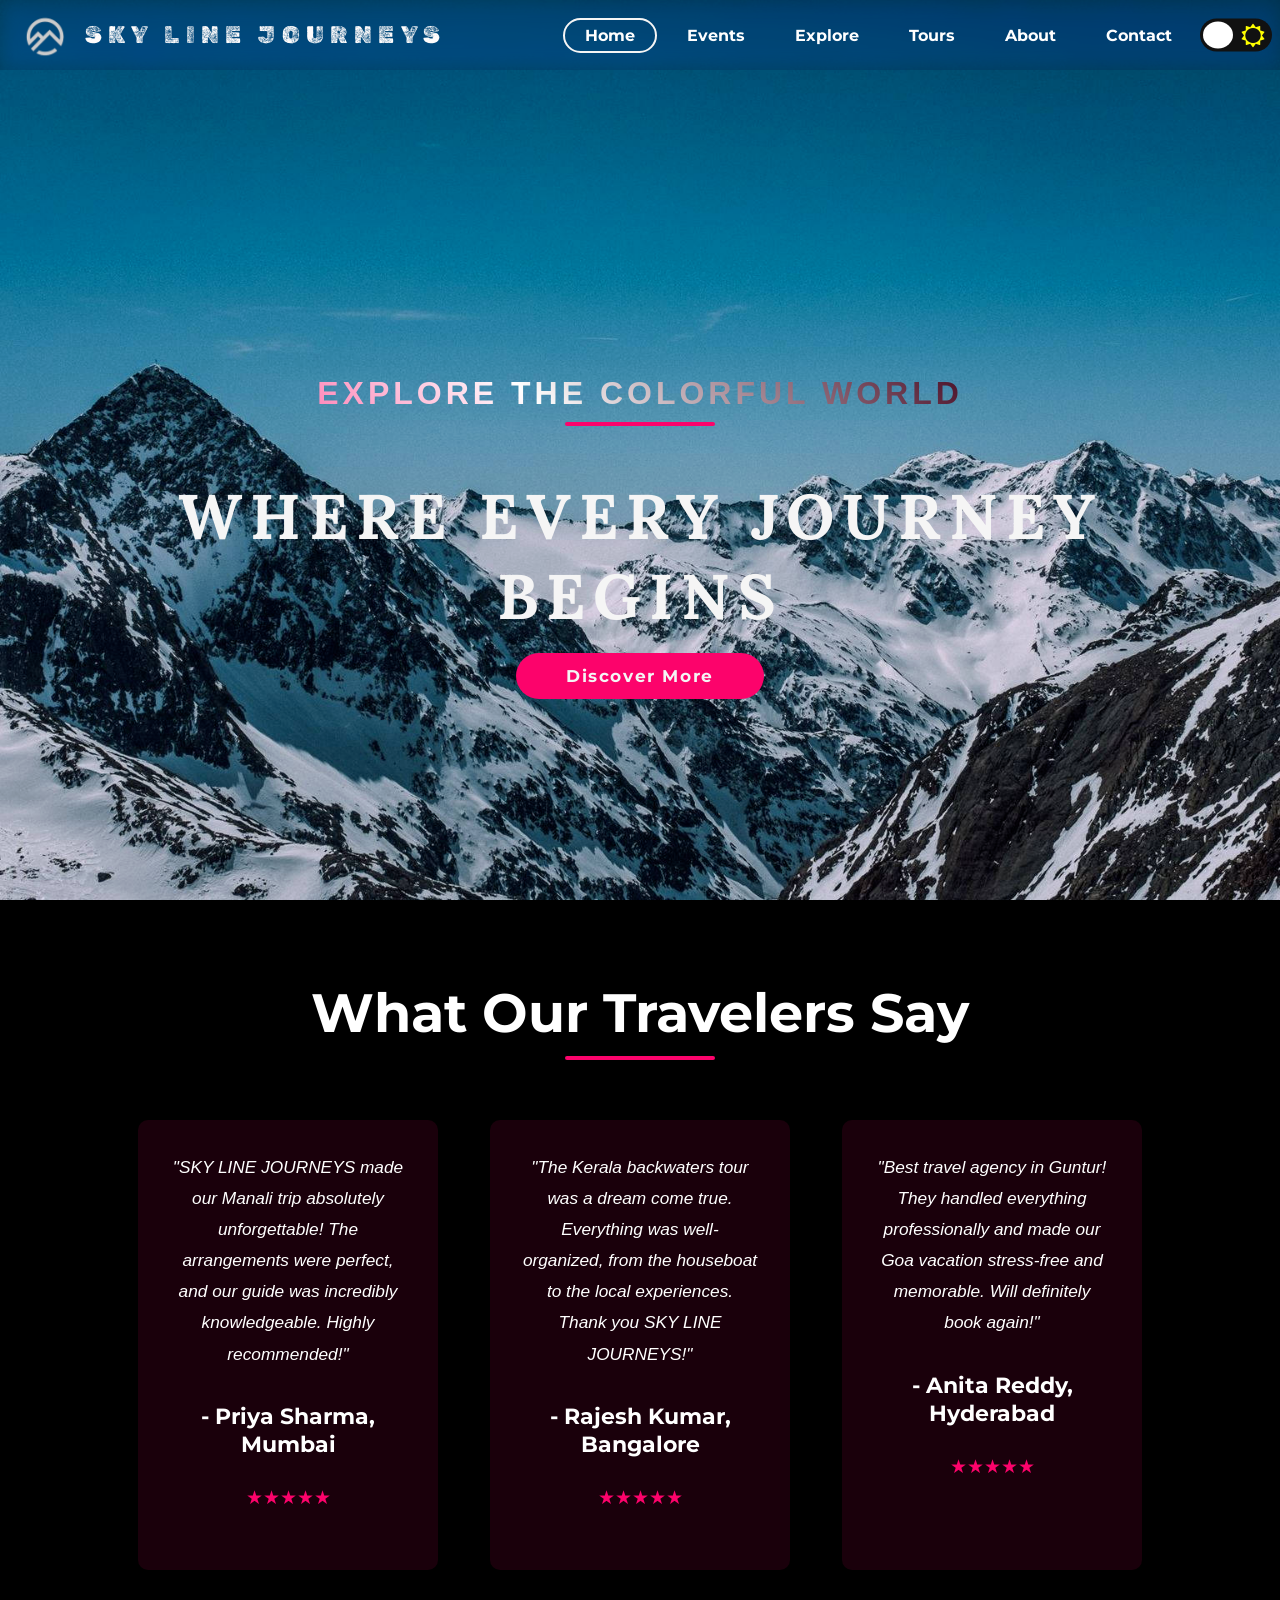
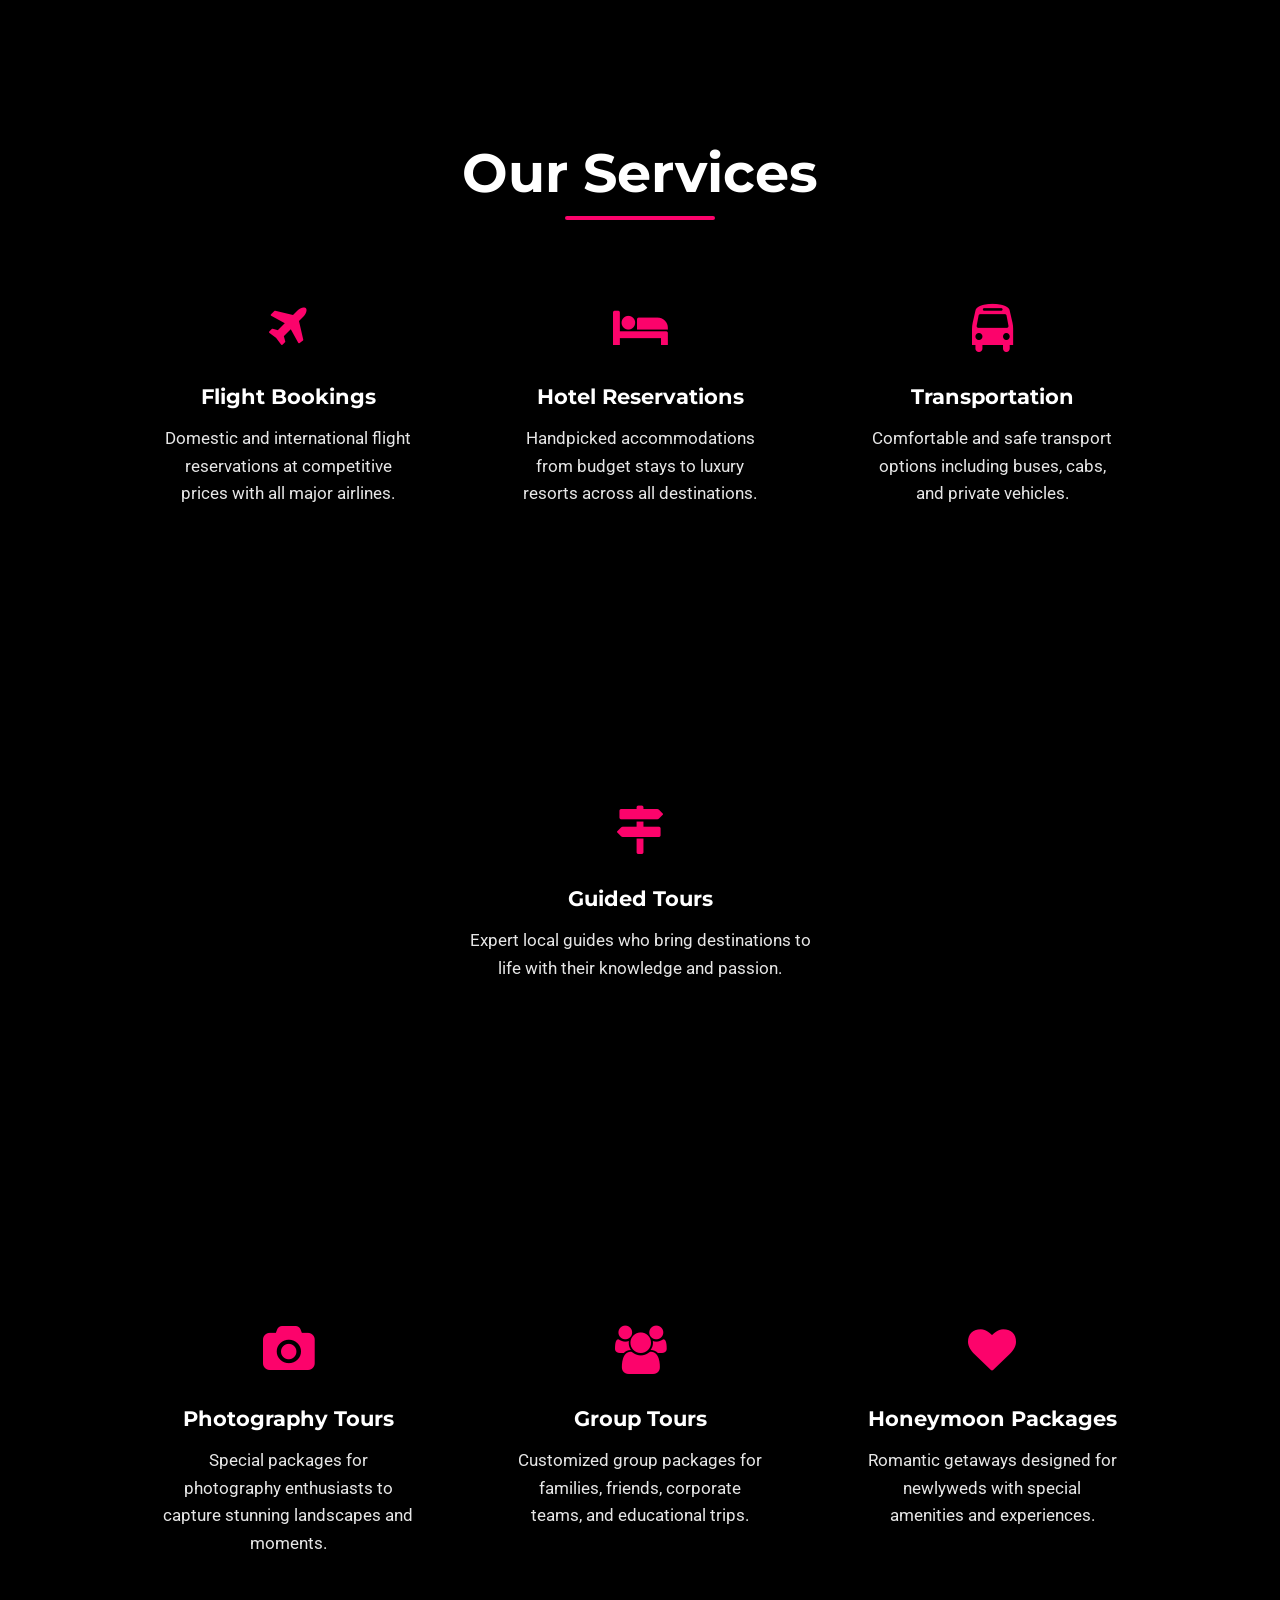
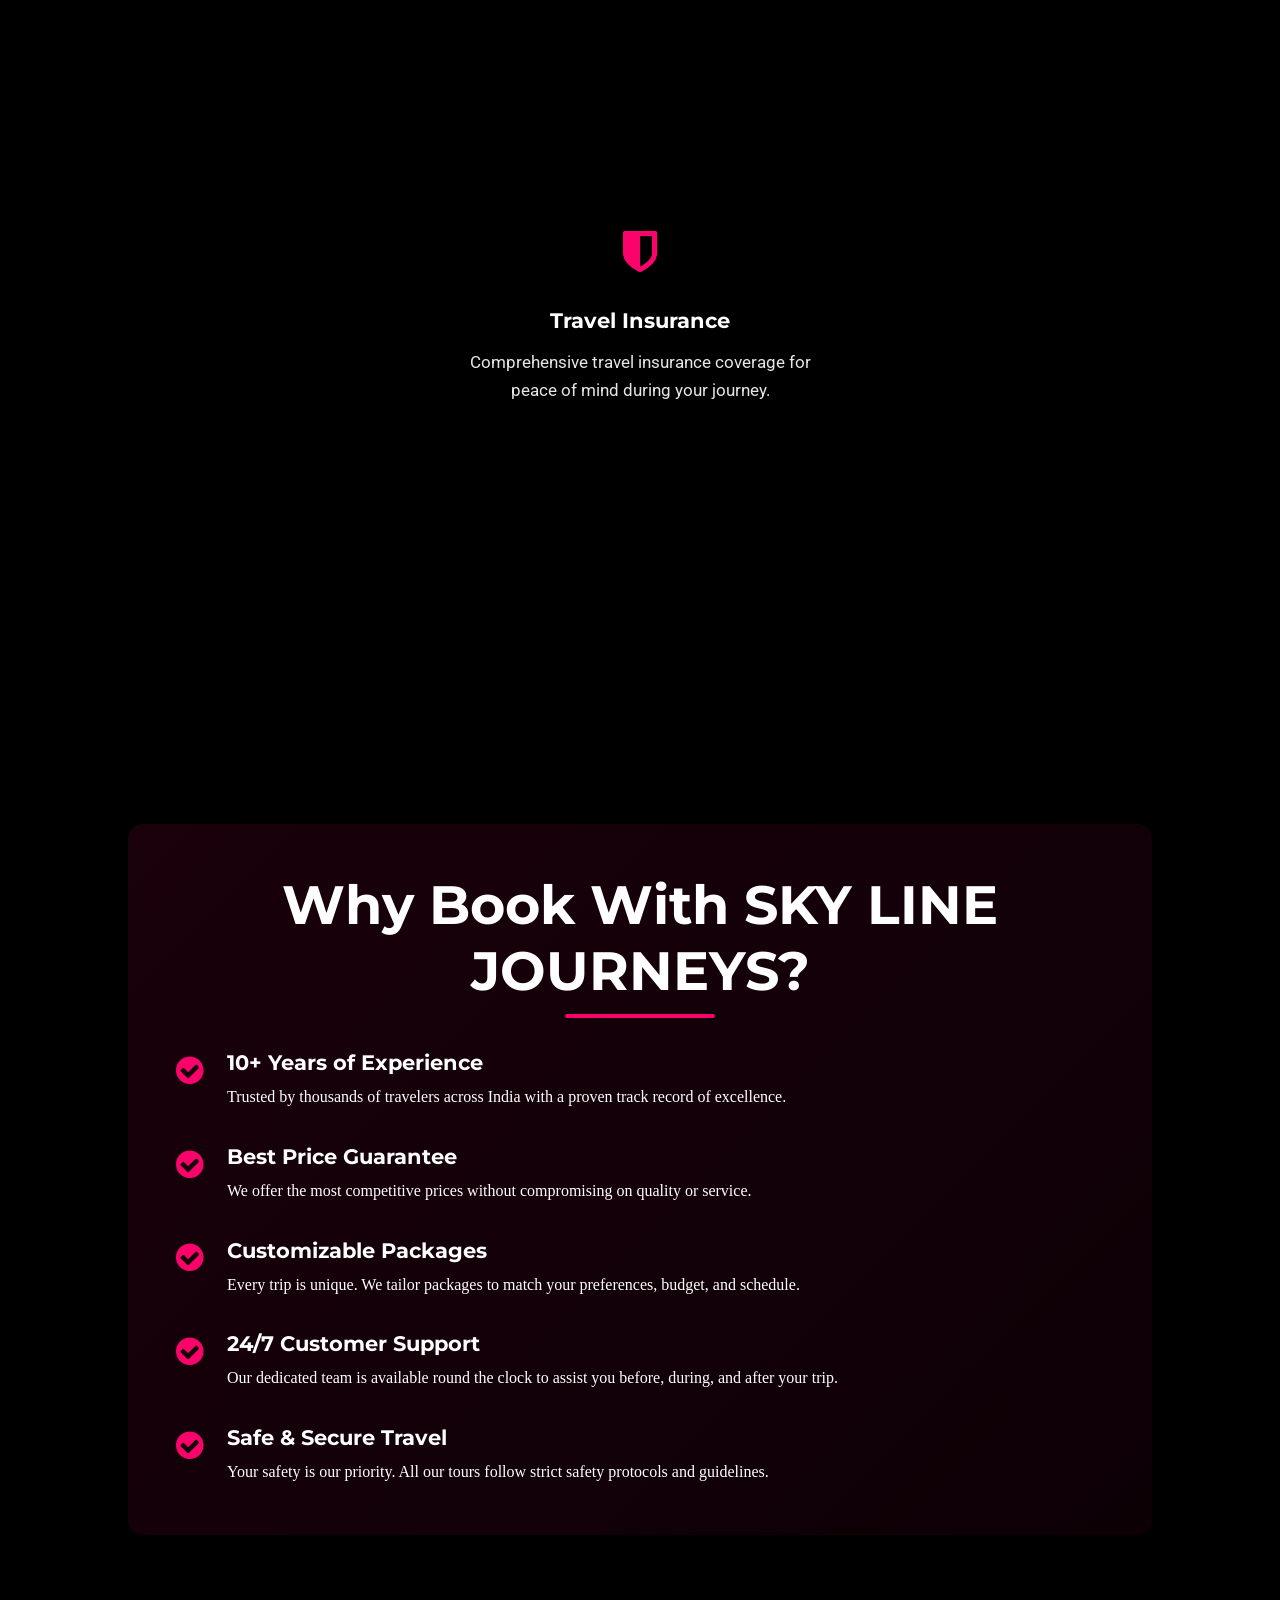
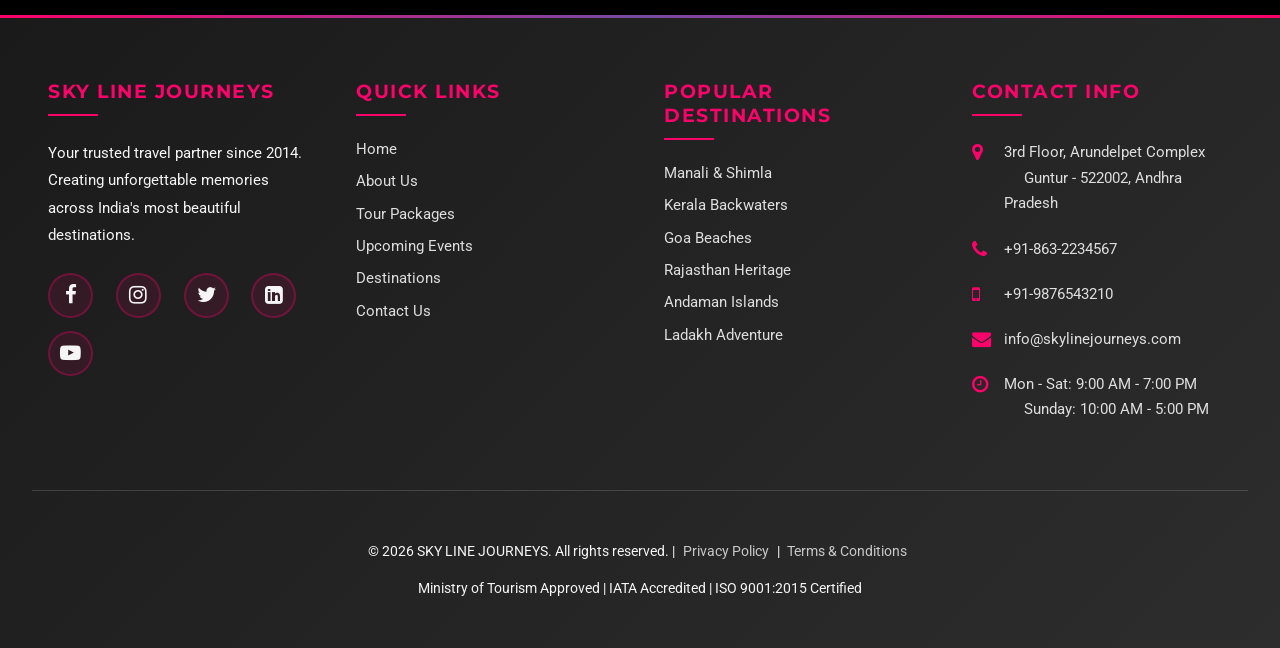
==== commit 873f0598: "Update tourism website with new pages and styling" ====
--- a/index.html
+++ b/index.html
@@ -41,13 +41,11 @@
         />
         <link rel="manifest" href="/site.webmanifest" />
     </head>
-    <body
-        onload='if (window.location.href.substr(window.location.href.length - 6) == "#about") { introAboutLogoTransition(); }'
-    >
+    <body>
         <!--navbar-->
         <nav class="navbar glass" style="height: 70px">
             <span
-                ><a href="#home" style="display: flex; align-items: center"
+                ><a href="index.html" style="display: flex; align-items: center"
                     ><img
                         class="img2"
                         src="./img/mountain.png"
@@ -59,18 +57,18 @@
             >
             <ul class="nav-links">
                 <li>
-                    <a href="#home" id="pri" class="active cir_border">Home</a>
-                </li>
-                <li><a href="#events" id="sec" class="cir_border">Events</a></li>
-                <li>
-                    <a href="#explore" id="tri" class="cir_border">Explore</a>
-                </li>
-                <li>
-                    <a href="#tours" id="quad" class="cir_border">Tours</a>
-                </li>
-                <li><a href="#about" id="quint" class="cir_border">About</a></li>
-                <li>
-                    <a href="#contact" id="hept" class="cir_border">Contact</a>
+                    <a href="index.html" id="pri" class="active cir_border">Home</a>
+                </li>
+                <li><a href="events.html" id="sec" class="cir_border">Events</a></li>
+                <li>
+                    <a href="explore.html" id="tri" class="cir_border">Explore</a>
+                </li>
+                <li>
+                    <a href="tours.html" id="quad" class="cir_border">Tours</a>
+                </li>
+                <li><a href="about.html" id="quint" class="cir_border">About</a></li>
+                <li>
+                    <a href="contact.html" id="hept" class="cir_border">Contact</a>
                 </li>
                 <li>
                     <div>
@@ -96,178 +94,9 @@
                 <h2 id="quote">Explore the Colorful World</h2>
                 <div class="line"></div>
                 <h1>WHERE EVERY JOURNEY BEGINS</h1>
-                <a
-                    href="#about"
-                    class="ctn"
-                    onclick='removeall(); $("#quad").css("border", "2px solid whitesmoke"); $("#quad").css("border-radius", "20px");'
-                    >Discover More</a
-                >
+                <a href="about.html" class="ctn">Discover More</a>
             </div>
         </header>
-
-        <!--Events-->
-        <section class="events" id="events">
-            <div class="container">
-                <div class="title">
-                    <h1 class="dark">Upcoming Events</h1>
-                    <div class="line"></div>
-                </div>
-                <div class="row">
-                    <article class="card col">
-                        <img class="card-img" src="./img/img1.jfif" alt="Manali Himalayan Trek" loading="lazy" />
-                        <h4 class="dark">Manali Himalayan Trek</h4>
-                        <p class="font-color">
-                            Experience the majestic Himalayas with our guided trek through Manali's stunning valleys. Witness snow-capped peaks, pristine rivers, and authentic mountain culture.
-                        </p>
-                        <a href="#" class="ctn">Learn More</a>
-                    </article>
-                    <article class="card col">
-                        <img src="./img/img2.jfif" alt="Kerala Backwaters Tour" loading="lazy" />
-                        <h4 class="dark">Kerala Backwaters Tour</h4>
-                        <p class="font-color">
-                            Cruise through the serene backwaters of Alleppey and Kumarakom. Experience traditional houseboats, lush greenery, and authentic Kerala cuisine on this peaceful journey.
-                        </p>
-                        <a href="#" class="ctn">Learn More</a>
-                    </article>
-                    <article class="card col">
-                        <img src="./img/img2.jfif" alt="Goa Beach Paradise" loading="lazy" />
-                        <h4 class="dark">Goa Beach Paradise</h4>
-                        <p class="font-color">
-                            Relax on golden beaches of North and South Goa. Enjoy water sports, vibrant nightlife, Portuguese heritage sites, and fresh seafood in India's beach capital.
-                        </p>
-                        <a href="#" class="ctn">Learn More</a>
-                    </article>
-                </div>
-            </div>
-        </section>
-        <!--Events-->
-
-        <!--Explore-->
-        <section class="explore" id="explore">
-            <div class="explore-content">
-                <h1>EXPLORE THE WORLD</h1>
-                <div class="line"></div>
-                <p>
-                    “Travel makes one modest. You see what a tiny place you
-                    occupy in the world.”– Gustav Flaubert <br />Exploring will
-                    make you want to pack your bag, book that ticket and jet
-                    away.
-                </p>
-                <a href="#" class="ctn">Explore more</a>
-            </div>
-        </section>
-        <!--Explore-->
-        <!--tours-->
-        <section class="tours" id="tours">
-            <div class="container row">
-                <div class="col content-col">
-                    <h1 class="font-color">UPCOMING TOURS & DESTINATIONS</h1>
-                    <div class="line"></div>
-                    <p>
-                        15 Dec 2024: Rajasthan Heritage Tour - Jaipur, Udaipur & Jodhpur<br />
-                        22 Dec 2024: Shimla-Manali Winter Special Package<br />
-                        5 Jan 2025: Andaman Islands Beach Getaway<br />
-                        18 Jan 2025: Golden Triangle Tour - Delhi, Agra & Jaipur<br />
-                        and many more exciting destinations...
-                    </p>
-                    <a href="#contact" class="ctn">Book Now</a>
-                </div>
-                <div class="image-col">
-                    <div class="image-gallery">
-                        <img src="./img/img3.png" alt="Tour destination 1" loading="lazy" />
-                        <img src="./img/img4.png" alt="Tour destination 2" loading="lazy" />
-                        <img src="./img/img5.png" alt="Tour destination 3" loading="lazy" />
-                        <img src="./img/img6.png" alt="Tour destination 4" loading="lazy" />
-                    </div>
-                </div>
-            </div>
-            <br /><br /><br /><br />
-        </section>
-        <!--tours-->
-
-        <!-- About -->
-        <section id="about">
-            <div class="title">
-                <h1 class="font-color">About Us</h1>
-                <div class="line"></div>
-            </div>
-            <br />
-            <div id="about_us">
-                <div class="boxx">
-                    <div class="containerx">
-                        <input type="radio" name="slider" id="item-1" checked />
-                        <input type="radio" name="slider" id="item-2" />
-                        <input type="radio" name="slider" id="item-3" />
-                        <div class="cards">
-                            <label class="cardt" for="item-1" id="col-img-1">
-                                <img src="./img/carousel-img4.jpg" alt="About SKY LINE JOURNEYS" loading="lazy" />
-                            </label>
-                            <label class="cardt" for="item-2" id="col-img-2">
-                                <img src="./img/carousel-img5.jpg" alt="Travel experiences" loading="lazy" />
-                            </label>
-                            <label class="cardt" for="item-3" id="col-img-3">
-                                <img src="./img/carousel-img6.jpg" alt="Adventure destinations" loading="lazy" />
-                            </label>
-                            
-                        </div>
-                    </div>
-                    <span id="about-quad"
-                        ><a href="#home"
-                            ><center>
-                                <h1
-                                    style="
-                                        font-family: var(--ff-montserrat);
-                                        color: white;
-                                    "
-                                >
-                                    Find that
-                                </h1>
-                                <br />
-                                <img
-                                    class="img2"
-                                    src="./img/mountain_dark.jpg"
-                                    width="200"
-                                    style="border-radius: 12%"
-                                />
-                                <br />
-                                <h1 class="logo" style="font-size: 50px">
-                                    SKY LINE JOURNEYS
-                                </h1>
-                            </center>
-                        </a>
-                    </span>
-                </div>
-            </div>
-        </section>
-        <!-- About -->
-
-        <!-- About Content -->
-        <section class="about-content" style="width: 80%; margin: 50px auto;">
-            <div class="container">
-                <div class="row" style="gap: 3rem; align-items: flex-start;">
-                    <div class="col" style="flex: 1;">
-                        <h2 class="font-color" style="font-family: var(--ff-montserrat); font-size: 2rem; margin-bottom: 1rem;">Our Story</h2>
-                        <p style="line-height: 1.8; text-align: justify;">
-                            At SKY LINE JOURNEYS, we believe that travel is more than just visiting new places—it's about creating unforgettable memories and discovering the beauty of our world. Founded with a passion for exploration, we've been helping travelers embark on their dream adventures for years.
-                        </p>
-                        <p style="line-height: 1.8; text-align: justify; margin-top: 1rem;">
-                            Our team of experienced travel enthusiasts carefully curates each destination, ensuring you experience the authentic culture, breathtaking landscapes, and hidden gems that make every journey special.
-                        </p>
-                    </div>
-                    <div class="col" style="flex: 1;">
-                        <h2 class="font-color" style="font-family: var(--ff-montserrat); font-size: 2rem; margin-bottom: 1rem;">Why Choose Us</h2>
-                        <ul style="line-height: 2; list-style: none; padding: 0;">
-                            <li style="margin-bottom: 0.8rem;">✈️ <strong>Expert Guidance:</strong> Professional travel advisors with local knowledge</li>
-                            <li style="margin-bottom: 0.8rem;">🌍 <strong>Diverse Destinations:</strong> From mountain peaks to tropical beaches</li>
-                            <li style="margin-bottom: 0.8rem;">💎 <strong>Best Value:</strong> Competitive prices without compromising quality</li>
-                            <li style="margin-bottom: 0.8rem;">🛡️ <strong>Safe & Secure:</strong> Your safety is our top priority</li>
-                            <li style="margin-bottom: 0.8rem;">⭐ <strong>24/7 Support:</strong> We're here for you every step of the way</li>
-                        </ul>
-                    </div>
-                </div>
-            </div>
-        </section>
-        <!-- About Content -->
 
         <!-- Testimonials Section -->
         <section class="testimonials">
@@ -356,45 +185,6 @@
         </section>
         <!-- Services Section -->
 
-        <!-- Popular Destinations -->
-        <section class="destinations">
-            <div class="title">
-                <h1 class="font-color">Popular Destinations</h1>
-                <div class="line"></div>
-            </div>
-            <div class="row">
-                <div class="col">
-                    <div>
-                        <i class="fa fa-map-marker"></i>
-                        <h3 class="font-color">Ladakh</h3>
-                        <p>The Land of High Passes - Adventure, monasteries, and breathtaking landscapes</p>
-                    </div>
-                </div>
-                <div class="col">
-                    <div>
-                        <i class="fa fa-map-marker"></i>
-                        <h3 class="font-color">Varanasi</h3>
-                        <p>Spiritual capital of India - Ancient temples, Ganga Aarti, and rich culture</p>
-                    </div>
-                </div>
-                <div class="col">
-                    <div>
-                        <i class="fa fa-map-marker"></i>
-                        <h3 class="font-color">Rishikesh</h3>
-                        <p>Yoga capital - River rafting, adventure sports, and spiritual retreats</p>
-                    </div>
-                </div>
-                <div class="col">
-                    <div>
-                        <i class="fa fa-map-marker"></i>
-                        <h3 class="font-color">Ooty</h3>
-                        <p>Queen of Hill Stations - Tea gardens, scenic railways, and pleasant weather</p>
-                    </div>
-                </div>
-            </div>
-        </section>
-        <!-- Popular Destinations -->
-
         <!-- Why Book With Us -->
         <section class="why-book">
             <div class="title">
@@ -441,122 +231,64 @@
         </section>
         <!-- Why Book With Us -->
 
-        <!-- contact -->
-        <section id="contact">
-            <div class="title">
-                <h1 class="font-color">Contact Us</h1>
-                <div class="line"></div>
-            </div>
-            <div class="contact_us">
-                <form class="cform" action="" method="post">
-                    <div class="crow-message">
-                        <h1 class="color">Send us a message</h1>
-                        <div></div>
-                    </div>
-                    <div class="crow-in">
-                        <input
-                            type="text"
-                            id="name"
-                            name="name"
-                            placeholder="Your name"
-                        />
-                        <input
-                            type="text"
-                            id="email"
-                            name="email"
-                            placeholder="Your Email id"
-                        />
-                    </div>
-                    <div class="crow">
-                        <div class="ccol-left">
-                            <select name="country" id="country">
-                                <option value="India">India</option>
-                                <option value="Russia">Russia</option>
-                                <option value="usa">USA</option>
-                                <option value="Japan">Japan</option>
-                                <option value="France">France</option>
-                                <option value="Brazil">Brazil</option>
-                            </select>
-                        </div>
-                    </div>
-                    <div class="crow">
-                        <div class="ccol-left">
-                            <textarea
-                                type="text"
-                                id="remarks"
-                                name="remarks"
-                                placeholder="Your Remarks....."
-                                style="height: 150px"
-                            ></textarea>
-                        </div>
-                    </div>
-                    <input class="crow-s" type="submit" value="Submit" />
-                </form>
-                <div class="cbox">
-                    <div>
-                        <p class="cbox-message">
-                            Prefer some other way ?<br />Reach us by using the
-                            details given below
-                        </p>
-                        <div class="cbox-line"></div>
-                    </div>
-                    <div class="c_boxx">
-                        <a href="mailto:info@skylinejourneys.com"
-                            ><i class="fa fa-envelope"></i>
-                            Mail: info@skylinejourneys.com
-                        </a>
-                    </div>
-                    <div class="c_boxx">
-                        <a href="tel:+919876543210"
-                            ><i class="fa fa-phone"></i>
-                            Phone: +91 98765 43210
-                        </a>
-                    </div>
-                    <div class="c_boxx">
-                        <a href="#"
-                            ><i class="fa fa-map-marker"></i>
-                            Location: 3rd Floor, Arundelpet, Guntur, Andhra Pradesh 522002, India
-                        </a>
-                    </div>
-                </div>
-            </div>
-        </section>
-        <!-- contact  -->
         <!-- up scroll -->
         <i class="arrow"  onclick="topFunction()" id="upbtn"></i>
         <!-- end -->
+
         <!--footer-->
         <section class="footer">
-            <span
-                >&#169; 2024 SKY LINE JOURNEYS. All rights reserved.</span
-            >
-            <div class="social">
-                <li>
-                    <a
-                        href="#home"
-                        target="_blank"
-                        rel="noreferrer"
-                        ><i class="fa fa-facebook"></i
-                    ></a>
-                    <a
-                        href="#home"
-                        target="_blank"
-                        rel="noreferrer"
-                        ><i class="fa fa-instagram"></i
-                    ></a>
-                    <a
-                        href="#home"
-                        target="_blank"
-                        rel="noreferrer"
-                        ><i class="fa fa-twitter"></i
-                    ></a>
-                    <a
-                        href="#home"
-                        target="_blank"
-                        rel="noreferrer"
-                        ><i class="fa fa-linkedin-square"></i
-                    ></a>
-                </li>
+            <div class="footer-content">
+                <div class="footer-section">
+                    <h3>SKY LINE JOURNEYS</h3>
+                    <p>Your trusted travel partner since 2014. Creating unforgettable memories across India's most beautiful destinations.</p>
+                    <div class="social">
+                        <a href="#" target="_blank" rel="noreferrer"><i class="fa fa-facebook"></i></a>
+                        <a href="#" target="_blank" rel="noreferrer"><i class="fa fa-instagram"></i></a>
+                        <a href="#" target="_blank" rel="noreferrer"><i class="fa fa-twitter"></i></a>
+                        <a href="#" target="_blank" rel="noreferrer"><i class="fa fa-linkedin-square"></i></a>
+                        <a href="#" target="_blank" rel="noreferrer"><i class="fa fa-youtube-play"></i></a>
+                    </div>
+                </div>
+                
+                <div class="footer-section">
+                    <h3>Quick Links</h3>
+                    <ul class="footer-links">
+                        <li><a href="index.html">Home</a></li>
+                        <li><a href="about.html">About Us</a></li>
+                        <li><a href="tours.html">Tour Packages</a></li>
+                        <li><a href="events.html">Upcoming Events</a></li>
+                        <li><a href="explore.html">Destinations</a></li>
+                        <li><a href="contact.html">Contact Us</a></li>
+                    </ul>
+                </div>
+                
+                <div class="footer-section">
+                    <h3>Popular Destinations</h3>
+                    <ul class="footer-links">
+                        <li><a href="tours.html">Manali & Shimla</a></li>
+                        <li><a href="tours.html">Kerala Backwaters</a></li>
+                        <li><a href="tours.html">Goa Beaches</a></li>
+                        <li><a href="tours.html">Rajasthan Heritage</a></li>
+                        <li><a href="tours.html">Andaman Islands</a></li>
+                        <li><a href="tours.html">Ladakh Adventure</a></li>
+                    </ul>
+                </div>
+                
+                <div class="footer-section">
+                    <h3>Contact Info</h3>
+                    <ul class="footer-contact">
+                        <li><i class="fa fa-map-marker"></i> 3rd Floor, Arundelpet Complex<br>&nbsp;&nbsp;&nbsp;&nbsp;&nbsp;Guntur - 522002, Andhra Pradesh</li>
+                        <li><i class="fa fa-phone"></i> +91-863-2234567</li>
+                        <li><i class="fa fa-mobile"></i> +91-9876543210</li>
+                        <li><i class="fa fa-envelope"></i> info@skylinejourneys.com</li>
+                        <li><i class="fa fa-clock-o"></i> Mon - Sat: 9:00 AM - 7:00 PM<br>&nbsp;&nbsp;&nbsp;&nbsp;&nbsp;Sunday: 10:00 AM - 5:00 PM</li>
+                    </ul>
+                </div>
+            </div>
+            
+            <div class="footer-bottom">
+                <p>&#169; 2026 SKY LINE JOURNEYS. All rights reserved. | <a href="#">Privacy Policy</a> | <a href="#">Terms & Conditions</a></p>
+                <p style="font-size: 0.85rem; margin-top: 0.5rem;">Ministry of Tourism Approved | IATA Accredited | ISO 9001:2015 Certified</p>
             </div>
         </section>
         <!--footer-->
--- a/css/style.css
+++ b/css/style.css
@@ -367,11 +367,11 @@
 #about_us {
   background: url("https://awe365.com/wp-content/uploads/2013/07/SKY LINE JOURNEYS-sports-hang-gliding-flickrcc-image-by-Steve-Slater.jpg");
   width: 100%;
-  height: 630px;
+  height: 420px;
   background-repeat: no-repeat;
   background-size: cover;
   background-attachment: fixed;
-  margin: 30px 0px 0px 0px;
+  margin: 15px 0px;
 }
 
 #about_us div {
@@ -574,10 +574,202 @@
 .footer {
   width: 100%;
   min-height: 100px;
-  padding: 20px 80px;
+  padding: 4rem 2rem 2rem;
   margin: 0;
-  background: #222;
+  background: linear-gradient(135deg, #1a1a1a 0%, #2d2d2d 100%);
   text-align: center;
+  position: relative;
+}
+
+.footer::before {
+  content: '';
+  position: absolute;
+  top: 0;
+  left: 0;
+  right: 0;
+  height: 3px;
+  background: linear-gradient(90deg, #fc036b 0%, #764ba2 50%, #fc036b 100%);
+}
+
+.footer-content {
+  display: grid;
+  grid-template-columns: repeat(auto-fit, minmax(250px, 1fr));
+  gap: 3rem;
+  max-width: 1400px;
+  margin: 0 auto 3rem;
+  text-align: left;
+  padding: 0 1rem;
+}
+
+.footer-section {
+  animation: fadeInUp 0.6s ease-out;
+}
+
+@keyframes fadeInUp {
+  from {
+    opacity: 0;
+    transform: translateY(20px);
+  }
+  to {
+    opacity: 1;
+    transform: translateY(0);
+  }
+}
+
+.footer-section h3 {
+  color: #fc036b;
+  font-family: var(--ff-montserrat);
+  font-size: 1.2rem;
+  margin-bottom: 1.5rem;
+  text-transform: uppercase;
+  letter-spacing: 1.5px;
+  font-weight: 700;
+  position: relative;
+  padding-bottom: 0.8rem;
+}
+
+.footer-section h3::after {
+  content: '';
+  position: absolute;
+  bottom: 0;
+  left: 0;
+  width: 50px;
+  height: 2px;
+  background: #fc036b;
+}
+
+.footer-section p {
+  color: rgba(255, 255, 255, 0.85);
+  line-height: 1.8;
+  margin-bottom: 1.5rem;
+  font-size: 0.95rem;
+  font-family: var(--ff-roboto);
+}
+
+.footer-links {
+  list-style: none;
+  padding: 0;
+  margin: 0;
+}
+
+.footer-links li {
+  margin-bottom: 0.9rem;
+}
+
+.footer-links li a {
+  color: rgba(255, 255, 255, 0.85);
+  text-decoration: none;
+  transition: all 0.3s ease;
+  font-size: 0.95rem;
+  display: inline-block;
+  font-family: var(--ff-roboto);
+  position: relative;
+}
+
+.footer-links li a::before {
+  content: '→';
+  position: absolute;
+  left: -20px;
+  opacity: 0;
+  transition: all 0.3s ease;
+  color: #fc036b;
+}
+
+.footer-links li a:hover {
+  color: #fc036b;
+  padding-left: 20px;
+}
+
+.footer-links li a:hover::before {
+  opacity: 1;
+  left: 0;
+}
+
+.footer-contact {
+  list-style: none;
+  padding: 0;
+  margin: 0;
+}
+
+.footer-contact li {
+  color: rgba(255, 255, 255, 0.85);
+  margin-bottom: 1.2rem;
+  line-height: 1.7;
+  font-size: 0.95rem;
+  display: flex;
+  align-items: flex-start;
+  font-family: var(--ff-roboto);
+}
+
+.footer-contact li i {
+  color: #fc036b;
+  margin-right: 12px;
+  font-size: 1.2rem;
+  margin-top: 3px;
+  min-width: 20px;
+}
+
+.footer-section .social {
+  display: flex;
+  gap: 0.8rem;
+  margin-top: 1.5rem;
+  width: auto;
+  flex-wrap: wrap;
+}
+
+.footer-section .social a {
+  color: whitesmoke;
+  background: rgba(252, 3, 107, 0.1);
+  border: 2px solid rgba(252, 3, 107, 0.3);
+  border-radius: 50%;
+  padding: 0;
+  width: 45px;
+  height: 45px;
+  display: flex;
+  align-items: center;
+  justify-content: center;
+  transition: all 0.4s ease;
+  text-decoration: none;
+}
+
+.footer-section .social a:hover {
+  background-color: #fc036b;
+  border-color: #fc036b;
+  transform: translateY(-5px) scale(1.1);
+  box-shadow: 0 5px 15px rgba(252, 3, 107, 0.4);
+}
+
+.footer-section .social i {
+  font-size: 1.3rem;
+}
+
+.footer-bottom {
+  border-top: 1px solid rgba(255, 255, 255, 0.15);
+  padding-top: 2rem;
+  margin-top: 2rem;
+  text-align: center;
+  max-width: 1400px;
+  margin-left: auto;
+  margin-right: auto;
+}
+
+.footer-bottom p {
+  color: rgba(255, 255, 255, 0.75);
+  margin: 0.5rem auto;
+  font-size: 0.9rem;
+  font-family: var(--ff-roboto);
+}
+
+.footer-bottom a {
+  color: rgba(255, 255, 255, 0.75);
+  text-decoration: none;
+  transition: color 0.3s ease;
+  margin: 0 0.3rem;
+}
+
+.footer-bottom a:hover {
+  color: #fc036b;
+  text-decoration: underline;
 }
 
 .footer p {
@@ -620,6 +812,40 @@
   color: whitesmoke;
 }
 
+.footer span {
+  display: block;
+  color: whitesmoke;
+  padding: 20px auto;
+}
+
+.social {
+  width: 360px;
+  margin: 30px auto;
+}
+
+.social li {
+  list-style: none;
+}
+
+.social a {
+  margin-right: 10px;
+  font-size: 18px;
+  background-color: transparent;
+  border-radius: 50%;
+  padding: 5px 8px;
+  border: 1px solid rgba(255, 255, 255, 0.1);
+}
+
+.social a:hover {
+  background-color: #fc036b;
+}
+
+.social i {
+  display: inline;
+  text-align: center;
+  color: whitesmoke;
+}
+
 /* animations */
 img {
   transition: transform 0.3s ease;
@@ -638,7 +864,7 @@
 .active {
   border: 2px solid whitesmoke;
   border-radius: 20px;
-  color: #fc036b;
+  color: whitesmoke;
   cursor: pointer;
 }
 
@@ -983,29 +1209,39 @@
 
 /* Popular Destinations */
 .destinations {
-  width: 80%;
+  width: 90%;
+  max-width: 1200px;
   margin: 80px auto;
 }
 
 .destinations .row {
   margin-top: 50px;
-  gap: 2rem;
+  gap: 1.5rem;
   flex-wrap: wrap;
   display: flex;
 }
 
 .destinations .col {
-  flex: 1;
-  min-width: 250px;
+  flex: 0 0 calc(33.333% - 1rem);
+  width: calc(33.333% - 1rem);
+  max-width: calc(33.333% - 1rem);
   text-align: center;
+  display: flex;
+  box-sizing: border-box;
 }
 
 .destinations .col > div {
-  padding: 1.5rem;
+  padding: 1.5rem 1.2rem;
   border: 2px solid #fc036b;
   border-radius: 10px;
   transition: all 0.3s ease;
-  height: 100%;
+  display: flex;
+  flex-direction: column;
+  justify-content: flex-start;
+  align-items: center;
+  width: 100%;
+  min-height: 180px;
+  box-sizing: border-box;
 }
 
 .destinations .col > div:hover {
@@ -1015,21 +1251,23 @@
 }
 
 .destinations .col i {
-  font-size: 2.5rem;
+  font-size: 2.2rem;
   color: #fc036b;
-  margin-bottom: 1rem;
+  margin-bottom: 0.8rem;
   display: block;
 }
 
 .destinations .col h3 {
   font-family: var(--ff-montserrat);
-  margin-bottom: 0.5rem;
-  font-size: 1.4rem;
+  margin-bottom: 0.6rem;
+  font-size: 1.3rem;
 }
 
 .destinations .col p {
-  line-height: 1.6;
+  line-height: 1.4;
   padding: 0;
+  margin: 0;
+  font-size: 0.95rem;
 }
 
 /* Why Book With Us */
@@ -1074,3 +1312,337 @@
 .why-book .feature-content {
   margin-top: 2rem;
 }
+
+
+/* ========================================
+   ENHANCED PAGES STYLING - CLEAN & ALIGNED
+   ======================================== */
+
+/* Dark Mode Variables */
+.dark {
+  --card-bg: #f5f5f5;
+  --bg-color: #ffffff;
+  --text-color: #000000;
+}
+
+body:not(.dark) {
+  --card-bg: #1a1a1a;
+  --bg-color: #000000;
+  --text-color: #ffffff;
+}
+
+/* Font Color Class */
+.font-color {
+  color: inherit;
+}
+
+/* ========================================
+   ABOUT PAGE STYLES
+   ======================================== */
+
+.about-section {
+  width: 100%;
+  padding: 4rem 0;
+}
+
+.about-section .container {
+  width: 90%;
+  max-width: 1200px;
+  margin: 0 auto;
+}
+
+.about-section .row {
+  display: grid;
+  grid-template-columns: repeat(auto-fit, minmax(300px, 1fr));
+  gap: 3rem;
+  margin-top: 2rem;
+}
+
+.about-section .col h2 {
+  font-family: var(--ff-montserrat);
+  font-size: 1.8rem;
+  margin-bottom: 1.5rem;
+}
+
+.about-section .col p {
+  line-height: 1.8;
+  font-size: 1rem;
+  text-align: justify;
+}
+
+.about-section .col ul {
+  list-style: none;
+  padding: 0;
+}
+
+.about-section .col ul li {
+  margin-bottom: 1rem;
+  line-height: 1.6;
+}
+
+/* Statistics Section */
+.stats-section {
+  width: 100%;
+  padding: 4rem 0;
+  background: linear-gradient(135deg, #667eea 0%, #764ba2 100%);
+  color: white;
+}
+
+.stats-section .container {
+  width: 90%;
+  max-width: 1200px;
+  margin: 0 auto;
+}
+
+.stats-grid {
+  display: grid;
+  grid-template-columns: repeat(auto-fit, minmax(200px, 1fr));
+  gap: 2rem;
+  margin-top: 3rem;
+  text-align: center;
+}
+
+.stat-item h2 {
+  font-size: 3.5rem;
+  font-family: var(--ff-montserrat);
+  font-weight: 700;
+  margin-bottom: 0.5rem;
+}
+
+.stat-item p {
+  font-size: 1.1rem;
+  opacity: 0.9;
+}
+
+/* Values Section */
+.values-section {
+  width: 100%;
+  padding: 4rem 0;
+}
+
+.values-section .container {
+  width: 90%;
+  max-width: 1200px;
+  margin: 0 auto;
+}
+
+.values-grid {
+  display: grid;
+  grid-template-columns: repeat(auto-fit, minmax(280px, 1fr));
+  gap: 2rem;
+  margin-top: 3rem;
+}
+
+.value-card {
+  background: var(--card-bg);
+  padding: 2rem;
+  border-radius: 10px;
+  box-shadow: 0 4px 6px rgba(0, 0, 0, 0.1);
+  transition: transform 0.3s ease, box-shadow 0.3s ease;
+}
+
+.value-card:hover {
+  transform: translateY(-5px);
+  box-shadow: 0 8px 15px rgba(252, 3, 107, 0.2);
+}
+
+.value-card h3 {
+  font-family: var(--ff-montserrat);
+  font-size: 1.3rem;
+  margin-bottom: 1rem;
+}
+
+.value-card p {
+  line-height: 1.6;
+  font-size: 0.95rem;
+}
+
+/* ========================================
+   EVENTS PAGE STYLES
+   ======================================== */
+
+.events {
+  width: 100%;
+  padding: 4rem 0;
+}
+
+.events .container {
+  width: 90%;
+  max-width: 1200px;
+  margin: 0 auto;
+}
+
+.events .row {
+  display: grid;
+  grid-template-columns: repeat(auto-fit, minmax(320px, 1fr));
+  gap: 2rem;
+  margin-top: 3rem;
+}
+
+.events .card {
+  background: var(--card-bg);
+  border-radius: 10px;
+  padding: 0;
+  box-shadow: 0 4px 6px rgba(0, 0, 0, 0.1);
+  transition: transform 0.3s ease, box-shadow 0.3s ease;
+  overflow: hidden;
+  display: flex;
+  flex-direction: column;
+}
+
+.events .card:hover {
+  transform: translateY(-5px);
+  box-shadow: 0 8px 15px rgba(252, 3, 107, 0.3);
+}
+
+.events .card img {
+  width: 100%;
+  height: 220px;
+  object-fit: cover;
+}
+
+.events .card h4 {
+  margin: 1.5rem 1.5rem 1rem;
+  font-size: 1.4rem;
+  font-family: var(--ff-montserrat);
+}
+
+.events .card p {
+  flex-grow: 1;
+  margin: 0 1.5rem 1rem;
+  line-height: 1.6;
+  text-align: left;
+}
+
+.events .card .ctn {
+  margin: 0 1.5rem 1.5rem;
+  align-self: flex-start;
+}
+
+/* ========================================
+   TOURS PAGE STYLES
+   ======================================== */
+
+.tours {
+  width: 100%;
+  padding: 4rem 0;
+}
+
+.tours .container {
+  width: 90%;
+  max-width: 1200px;
+  margin: 0 auto;
+}
+
+.tours .row {
+  display: grid;
+  grid-template-columns: repeat(auto-fit, minmax(350px, 1fr));
+  gap: 2rem;
+  margin-top: 2rem;
+}
+
+.tours .col {
+  background: var(--card-bg);
+  padding: 2rem;
+  border-radius: 10px;
+  box-shadow: 0 4px 6px rgba(0, 0, 0, 0.1);
+}
+
+/* ========================================
+   EXPLORE PAGE STYLES
+   ======================================== */
+
+.destinations-section {
+  width: 100%;
+  padding: 4rem 0;
+}
+
+.destinations-section .container {
+  width: 90%;
+  max-width: 1200px;
+  margin: 0 auto;
+}
+
+.destinations-section .row {
+  display: grid;
+  grid-template-columns: repeat(auto-fit, minmax(300px, 1fr));
+  gap: 2rem;
+  margin-top: 3rem;
+}
+
+.destinations-section .col img {
+  width: 100%;
+  height: 220px;
+  object-fit: cover;
+  border-radius: 8px;
+  margin-bottom: 1rem;
+}
+
+.destinations-section .col h3 {
+  font-family: var(--ff-montserrat);
+  font-size: 1.4rem;
+  margin-bottom: 0.8rem;
+}
+
+.destinations-section .col p {
+  line-height: 1.6;
+  font-size: 0.95rem;
+  text-align: left;
+}
+
+/* ========================================
+   GRADIENT SECTIONS (UNIVERSAL)
+   ======================================== */
+
+.gradient-section {
+  width: 100%;
+  padding: 4rem 0;
+  background: linear-gradient(135deg, #667eea 0%, #764ba2 100%);
+  color: white;
+}
+
+.gradient-section .container {
+  width: 90%;
+  max-width: 1200px;
+  margin: 0 auto;
+}
+
+.gradient-section .row {
+  display: grid;
+  grid-template-columns: repeat(auto-fit, minmax(250px, 1fr));
+  gap: 2rem;
+  margin-top: 2rem;
+}
+
+.gradient-section .col {
+  text-align: center;
+}
+
+.gradient-section h3 {
+  font-family: var(--ff-montserrat);
+  margin-bottom: 1rem;
+}
+
+.gradient-section p {
+  line-height: 1.6;
+}
+
+/* ========================================
+   UTILITY CLASSES
+   ======================================== */
+
+.text-center {
+  text-align: center;
+}
+
+.mt-2 {
+  margin-top: 2rem;
+}
+
+.mb-2 {
+  margin-bottom: 2rem;
+}
+
+.p-2 {
+  padding: 2rem;
+}
